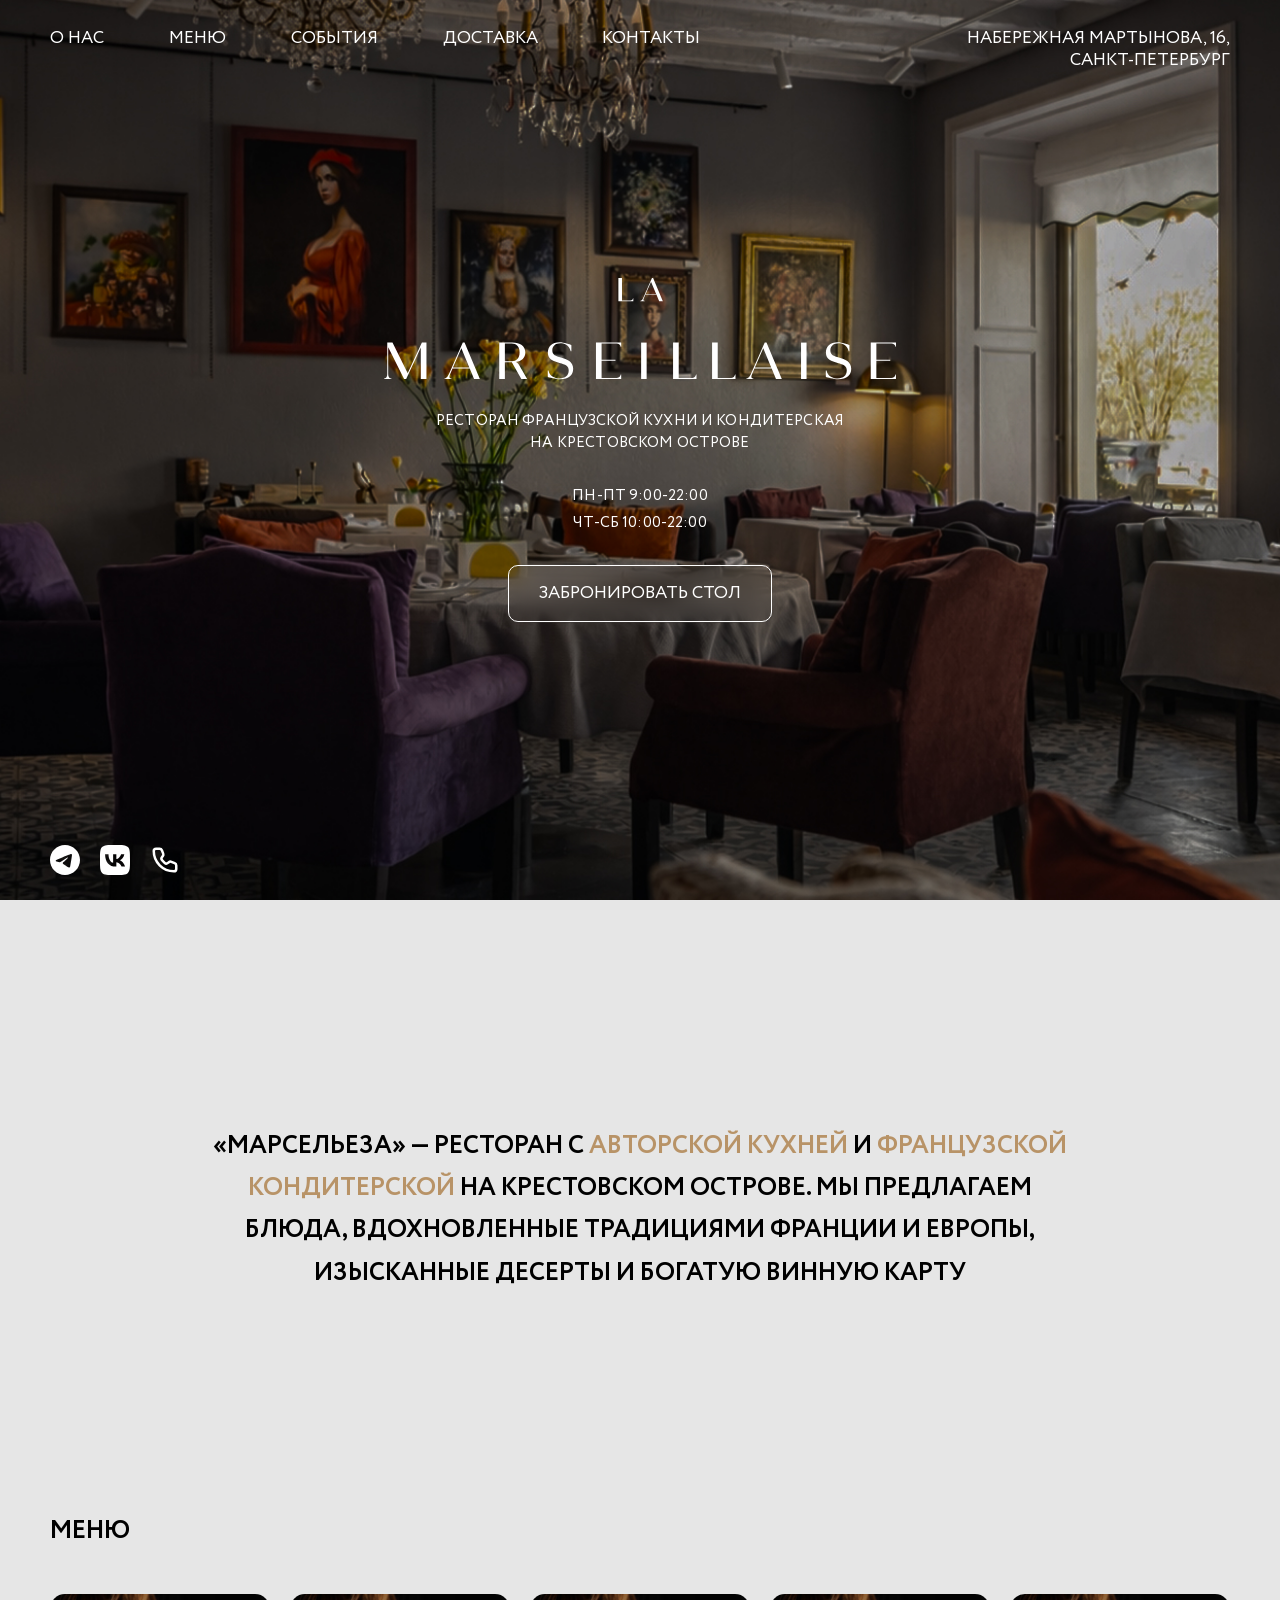
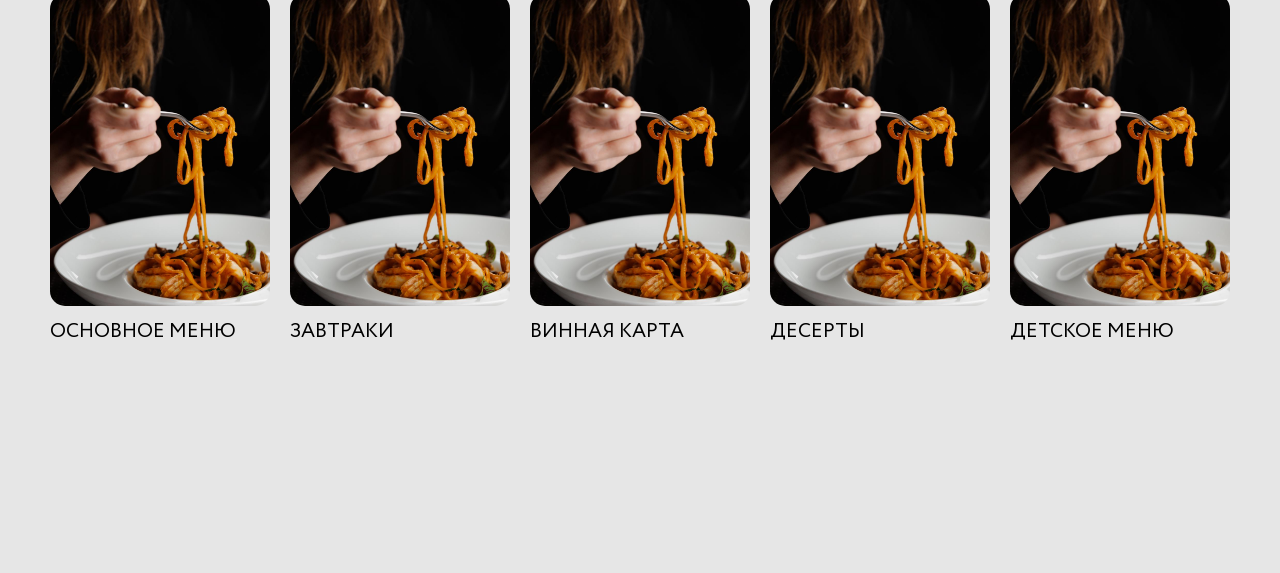
==== index.html @ 48c3d0e6 "feature: description & menu blocks" ====
<!DOCTYPE html>
<html lang="ru">
<head>
    <meta charset="UTF-8"/>
    <meta name="viewport" content="width=device-width, initial-scale=1.0"/>
    <title>La Marsellaise</title>

    <link rel="stylesheet" href="./style.css"/>
    <script type="module" src="./script.js" defer></script>
</head>
<body>

<header>
    <div class="header container">
        <nav class="header__btns">
            <a href="#about" class="header__link">О нас</a>
            <a href="#menu" class="header__link">Меню</a>
            <a href="#events" class="header__link">События</a>
            <a href="#delivery" class="header__link">Доставка</a>
            <a href="#contacts" class="header__link">Контакты</a>
        </nav>
        <div class="header__contact">
            <a href="https://yandex.ru/maps/-/CLWCRCiI" target="_blank" rel="noopener" class="header__contact-link">
                Набережная Мартынова, 16,
            </a>
            <a href="https://yandex.ru/maps/-/CLWCRCiI" target="_blank" rel="noopener" class="header__contact-link">
                Санкт-Петербург
            </a>
        </div>
    </div>
</header>
<main>
    <section class="screen section" id="home">
        <div class="screen__bg" id="screen-bg">
            <img src="./assets/images/bg.jpg" alt="Фон"/>
        </div>
        <div class="screen__container">
            <div class="screen__logo">
                <img src="./assets/images/logo.svg" alt="Логотип"/>
            </div>
            <p class="screen__subtitle">Ресторан французской кухни и кондитерская на Крестовском острове</p>
            <div class="screen__time-block">
                <div class="screen__time">пн-пт 9:00-22:00</div>
                <div class="screen__time">чт-сб 10:00-22:00</div>
            </div>
            <a class="screen__btn">Забронировать стол</a>
        </div>
        <div class="screen__down-block">
            <div class="screen__socials">
                <a href="" class="screen__socials-item">
                    <img src="./assets/images/tg.svg" alt="Telegram">
                </a>
                <a href="" class="screen__socials-item">
                    <img src="./assets/images/vk.svg" alt="VK">
                </a>
                <a href="" class="screen__socials-item">
                    <img src="./assets/images/phone.svg" alt="Звонок">
                </a>
            </div>
            <div class="screen__info">
                <a href="https://yandex.ru/maps/-/CLWCRCiI" target="_blank" rel="noopener" class="header__contact-link">
                    Набережная Мартынова, 16,
                </a>
                <a href="https://yandex.ru/maps/-/CLWCRCiI" target="_blank" rel="noopener" class="header__contact-link">
                    Санкт-Петербург
                </a>
            </div>
        </div>
    </section>
    <section class="description section container grid">
        <h1 class="description__text">
            «Марсельеза» — ресторан с <span class="gold">авторской кухней</span> и
            <span class="gold">французской кондитерской</span> на Крестовском острове. Мы предлагаем блюда,
            вдохновленные
            традициями Франции и Европы, изысканные десерты и богатую винную карту
        </h1>
    </section>
    <section class="menu section container" id="menu">
        <h2 class="menu__title title">Меню</h2>
        <ul class="menu__list">
            <li class="menu__item">
                <a class="menu__item-img" href="">
                    <img src="./assets/images/menu.jpg" alt="Меню">
                </a>
                <a href="" class="menu__item-name">основное меню</a>
            </li>
            <li class="menu__item">
                <a class="menu__item-img" href="">
                    <img src="./assets/images/menu.jpg" alt="Меню">
                </a>
                <a href="" class="menu__item-name">завтраки</a>
            </li>
            <li class="menu__item">
                <a class="menu__item-img" href="">
                    <img src="./assets/images/menu.jpg" alt="Меню">
                </a>
                <a href="" class="menu__item-name">винная карта</a>
            </li>
            <li class="menu__item">
                <a class="menu__item-img" href="">
                    <img src="./assets/images/menu.jpg" alt="Меню">
                </a>
                <a href="" class="menu__item-name">десерты</a>
            </li>
            <li class="menu__item last">
                <a class="menu__item-img" href="">
                    <img src="./assets/images/menu.jpg" alt="Меню">
                </a>
                <a href="" class="menu__item-name">детское меню</a>
            </li>
        </ul>
    </section>
</main>
</body>
</html>
---- style.css ----
/* Шрифты */
@font-face {
    font-family: 'Circe';
    src: url('./assets/fonts/circe_bold.eot'); /* IE 9 Compatibility Mode */
    src: url('./assets/fonts/circe_bold.eot?#iefix') format('embedded-opentype'), /* IE < 9 */ url('./assets/fonts/circe_bold.woff2') format('woff2'), /* Super Modern Browsers */ url('./assets/fonts/circe_bold.woff') format('woff');
    font-weight: bold;
    font-style: normal;
    font-display: swap;
}

@font-face {
    font-family: 'Circe';
    src: url('./assets/fonts/circe_light.eot'); /* IE 9 Compatibility Mode */
    src: url('./assets/fonts/circe_light.eot?#iefix') format('embedded-opentype'), /* IE < 9 */ url('./assets/fonts/circe_light.woff2') format('woff2'), /* Super Modern Browsers */ url('./assets/fonts/circe_light.woff') format('woff');
    font-weight: 300;
    font-style: normal;
    font-display: swap;
}

@font-face {
    font-family: 'Circe';
    src: url('./assets/fonts/circe.eot'); /* IE 9 Compatibility Mode */
    src: url('./assets/fonts/circe.eot?#iefix') format('embedded-opentype'), /* IE < 9 */ url('./assets/fonts/circe.woff2') format('woff2'), /* Super Modern Browsers */ url('./assets/fonts/circe.woff') format('woff');
    font-weight: normal;
    font-style: normal;
    font-display: swap;
}

/* Сброс стилей */
* {
    padding: 0;
    margin: 0;
    border: 0;
}

*,
*:before,
*:after {
    -moz-box-sizing: border-box;
    -webkit-box-sizing: border-box;
    box-sizing: border-box;
}

:focus,
:active {
    outline: none;
}

a:focus,
a:active {
    outline: none;
}

nav,
footer,
header,
aside {
    display: block;
}

html,
body {
    height: 100%;
    width: 100%;
    font-size: 100%;
    line-height: 1;
    -ms-text-size-adjust: 100%;
    -moz-text-size-adjust: 100%;
    -webkit-text-size-adjust: 100%;
}

input,
button,
textarea {
    font-family: inherit;
}

input::-ms-clear {
    display: none;
}

button {
    cursor: pointer;
}

button::-moz-focus-inner {
    padding: 0;
    border: 0;
}

a,
a:visited {
    text-decoration: none;
}

a:hover {
    text-decoration: none;
}

ul li {
    list-style: none;
}

img {
    vertical-align: top;
}

h1,
h2,
h3,
h4,
h5,
h6 {
    font-size: inherit;
    font-weight: inherit;
}

a {
    color: inherit;
}

/* Базовые стили */
:root {
    font-synthesis: none;
    text-rendering: optimizeLegibility;
    -webkit-font-smoothing: antialiased;
    -moz-osx-font-smoothing: grayscale;
}

html {
    font-size: 20px;
    line-height: normal;
    -webkit-text-size-adjust: 100%;
    overflow-y: scroll;
    scroll-behavior: smooth;
}

@media (max-width: 1800px) {
    html {
        font-size: 20px;
    }
}

@media (max-width: 1400px) {
    html {
        font-size: 1.95vw;
    }
}

@media (max-width: 1024px) {
    html {
        font-size: 2.6vw;
    }
}

@media (max-width: 768px) {
    html {
        font-size: 5.33vw;
    }
}

@media (max-width: 1800px) {
}

@media (max-width: 1400px) {
}

@media (max-width: 1024px) {
}

@media (max-width: 768px) {
}

body {
    background-color: #e6e6e6;
    color: #000;
    font-family: "Circe", sans-serif;
    scrollbar-gutter: stable;
}

.container {
    max-width: 84rem;
    margin: 0 auto;
}

@media (max-width: 1800px) {
    .container {
        max-width: 64rem;
    }
}

@media (max-width: 1400px) {
    .container {
        max-width: none;
        margin: 0;
        padding: 0 2rem;
    }
}

@media (max-width: 768px) {
    .container {
        padding: 0 .8rem;
    }
}

.section {
    margin-bottom: 9rem;
}

@media (max-width: 768px) {
    .section {
        margin-bottom: 7rem;
    }
}

.grid {
    display: grid;
    grid-template-columns: repeat(8, 1fr);
    column-gap: 1rem;
}

@media (max-width: 1400px) {
    .grid {
        column-gap: .8rem;
    }
}

@media (max-width: 768px) {
    .grid {
        grid-template-columns: repeat(4, 1fr);
        column-gap: .4rem;
    }
}

.gold {
    color: #b89367;
}

.title {
    font-weight: 700;
    font-size: 1.6rem;
    line-height: 100%;
    text-transform: uppercase;
    color: #000;
    margin-bottom: 2rem;
}

@media (max-width: 1800px) {
    .title {
        font-size: 1.2rem;
    }
}

@media (max-width: 1400px) {
    .title {
        font-size: 1rem;
    }
}

@media (max-width: 1024px) {
    .title {
        font-size: .8rem;
        margin-bottom: 1.2rem;
    }
}

@media (max-width: 768px) {
    .title {
        grid-column: 1/-1;
    }
}


img {
    width: 100%;
    height: 100%;
    object-fit: contain;
}

svg {
    width: 100%;
    height: auto;
}

main {
    overflow: hidden;
}

@keyframes appearHeader {
    from {
        transform: translateY(-100%);
    }
    to {
        transform: translateY(0);
    }
}

@keyframes appearLogo {
    from {
        opacity: 0;
    }
    to {
        opacity: 1;
    }
}

@keyframes appearBtn {
    from {
        opacity: 0;
        transform: translateY(100%);
    }
    to {
        opacity: 1;
        transform: translateY(0);
    }
}

@keyframes appearMobile {
    from {
        transform: translateX(200%);
    }
    to {
        transform: translateX(0);
    }
}

/* Шапка */
header {
    position: fixed;
    width: 100%;
    top: 0;
    overflow: hidden;
    z-index: 1;
    transform: translateY(-100%);
    transition: background-color 0.2s;
    animation: appearHeader 0.5s ease 0.5s forwards;
}

header.scrolled {
    background: rgba(0, 0, 0, 0.8);
}

header.scrolled .header {
    padding-top: 0.8rem;
    padding-bottom: 0.8rem;
}

@media (max-width: 1800px) {
    header.scrolled .header {
        padding-top: 0.6rem;
        padding-bottom: 0.6rem;
    }
}

@media (max-width: 768px) {
    header.scrolled .header {
        padding-top: 0.4rem;
        padding-bottom: 0.4rem;
    }
}

.header {
    padding-top: 1.2rem;
    padding-bottom: 1.2rem;
    display: flex;
    align-items: flex-start;
    justify-content: space-between;
    transition: padding 0.2s;
}

.header__btns {
    display: flex;
    align-items: center;
    gap: 3.5rem;
}

@media (max-width: 1800px) {
    .header__btns {
        gap: 2.6rem;
    }
}

@media (max-width: 1024px) {
    .header__btns {
        gap: 1.6rem;
    }
}

@media (max-width: 768px) {
    .header__btns {
        gap: .6rem;
        justify-content: space-between;
        width: 100%;
    }
}

.header__link,
.header__contact-link {
    display: block;
    color: #fff;
    font-size: 1rem;
    text-transform: uppercase;
    font-weight: 400;
}

@media (max-width: 1800px) {
    .header__link,
    .header__contact-link {
        font-size: 0.7rem;
    }
}

@media (max-width: 1024px) {
    .header__link,
    .header__contact-link {
        font-size: 0.6rem;
    }
}

.header__contact {
    display: flex;
    flex-direction: column;
    align-items: flex-end;
    gap: 0.2rem;
}

@media (max-width: 768px) {
    .header__contact {
        display: none;
    }
}

/* Первый экран */
.screen {
    height: 100vh;
    position: relative;
    overflow: hidden;
}

.screen__container {
    display: flex;
    flex-direction: column;
    justify-content: center;
    align-items: center;
    gap: 2rem;
    position: absolute;
    width: 100%;
    height: 100%;
}

@media (max-width: 1800px) {
    .screen__container {
        gap: 1.2rem;
    }
}

.screen__bg {
    position: absolute;
    width: 100%;
    height: 100%;
    background: #000;
}

.screen__bg img {
    object-fit: cover;
}

.screen__logo {
    width: 20.5rem;
    opacity: 0;
    animation: appearLogo 1s ease 1s forwards;
}

@media (max-width: 1024px) {
    .screen__logo {
        width: 14.5rem;
    }
}

.screen__subtitle, .screen__time {
    width: 20.5rem;
    font-weight: 400;
    font-size: .8rem;
    line-height: 150%;
    letter-spacing: 0.01em;
    text-transform: uppercase;
    text-align: center;
    color: #fff;
    opacity: 0;
    animation: appearLogo 1s ease 1s forwards;
}

@media (max-width: 1800px) {
    .screen__subtitle, .screen__time {
        font-size: .6rem;
    }
}

@media (max-width: 1024px) {
    .screen__subtitle, .screen__time {
        width: 14.5rem;
    }
}

.screen__time-block {
    display: flex;
    flex-direction: column;
    align-items: center;
    gap: .2rem;
}

.screen__btn:hover {
    color: rgba(255, 255, 255, 0.8);
    border-color: rgba(255, 255, 255, 0.8);
}

.screen__btn:active {
    color: #7e7e7e;
    border-color: #7e7e7e;
}

.screen__btn {
    display: block;
    color: #fff;
    padding: .7rem 2.4rem;
    border-radius: 0.6rem;
    border: 1px solid #fff;
    -webkit-backdrop-filter: blur(10px);
    backdrop-filter: blur(10px);
    font-size: .6rem;
    font-style: normal;
    font-weight: 400;
    line-height: normal;
    text-transform: uppercase;
    opacity: 0;
    cursor: pointer;
    animation: appearLogo 1s ease 1s forwards;
    transition: color 0.2s, border-color 0.2s;
}

@media (max-width: 1800px) {
    .screen__btn {
        border-radius: 0.4rem;
        padding: 0.6rem 1.2rem;
        font-size: 0.7rem;
    }
}

@media (max-width: 1024px) {
    .screen__btn {
        font-size: 0.6rem;
    }
}

.screen__down-block {
    position: absolute;
    width: 100%;
    bottom: 0;
    display: flex;
    align-items: flex-end;
    justify-content: space-between;
    padding: 2rem calc((100% - 84rem) * 0.5);
    opacity: 0;
    transform: translateY(100%);
    animation: appearBtn 0.5s ease 1.5s forwards;
}

@media (max-width: 1800px) {
    .screen__down-block {
        padding: 2rem calc((100% - 64rem) * 0.5);
    }
}

@media (max-width: 1400px) {
    .screen__down-block {
        padding: 1rem 2rem;
    }
}

@media (max-width: 768px) {
    .screen__down-block {
        padding: 1rem .8rem;
    }
}

.screen__socials {
    display: flex;
    align-items: center;
    gap: 1rem;
}

@media (max-width: 1800px) {
}

@media (max-width: 1400px) {
    .screen__socials {
        gap: .8rem;
    }
}

@media (max-width: 1024px) {
    .screen__socials {
        gap: .6rem;
    }
}

.screen__socials-item {
    display: block;
    width: 1.6rem;
    height: 1.6rem;
}

@media (max-width: 1400px) {
    .screen__socials-item {
        width: 1.2rem;
        height: 1.2rem;
    }
}

.screen__info {
    display: none;
}

@media (max-width: 768px) {
    .screen__info {
        display: flex;
        flex-direction: column;
        align-items: flex-end;
        gap: 0.2rem;
    }
}

/*Описание*/
.description__text {
    grid-column: 2/8;
    font-weight: 700;
    font-size: 1.6rem;
    line-height: 170%;
    text-transform: uppercase;
    text-align: center;
    color: #000;
}

@media (max-width: 1800px) {
    .description__text {
        font-size: 1.2rem;
    }
}

@media (max-width: 1400px) {
    .description__text {
        font-size: 1rem;
    }
}

@media (max-width: 1024px) {
    .description__text {
        font-size: .8rem;
    }
}

@media (max-width: 768px) {
    .description__text {
        grid-column: 1/-1;
    }
}

/*Меню*/

.menu__list {
    display: grid;
    grid-template-columns: repeat(5, 1fr);
    grid-template-rows: 24rem;
    gap: 1rem;
}

.menu__item {
    display: flex;
    align-items: flex-end;
    gap: 1rem;
    height: 100%;
    overflow: hidden;
    position: relative;
}

.menu__item-img img {
    object-fit: cover;
}

.menu__item-img {
    display: block;
    position: absolute;
    top: 0;
    left: 0;
    width: 100%;
    overflow: hidden;
    border-radius: 0.6rem;
    height: 21.4rem;
    transition: height 0.2s;
}

.menu__item-name {
    font-weight: 400;
    font-size: 1rem;
    line-height: 160%;
    text-transform: uppercase;
    transition: color 0.2s;
}

.menu__item-name:hover {
    color: #b89367;
}

.menu__item-img:hover {
    height: 24rem;
}

@media (max-width: 1800px) {
    .menu__list {
        grid-template-rows: 18rem;
    }

    .menu__item-img {
        height: 15.7rem;
    }

    .menu__item-img:hover {
        height: 18rem;
    }
}

@media (max-width: 1400px) {
    .menu__list {
        grid-template-rows: 14.2rem;
        gap: .8rem;
    }

    .menu__item {
        gap: .8rem;
    }

    .menu__item-img {
        height: 12.5rem;
    }

    .menu__item-name {
        font-size: .8rem;
    }

    .menu__item-img:hover {
        height: 14.2rem;
    }
}

@media (max-width: 1024px) {
    .menu__list {
        grid-template-rows: 11.8rem;
        gap: .4rem;
    }

    .menu__item {
        gap: .4rem;
    }

    .menu__item-img {
        height: 10rem;
    }

    .menu__item-name {
        font-size: .6rem;
    }

    .menu__item-img:hover {
        height: 11.8rem;
    }
}

@media (max-width: 768px) {
    .menu__list {
        grid-template-columns: repeat(2, 1fr);
        grid-template-rows: repeat(3, 12.5rem);
        column-gap: .4rem;
        row-gap: 1.2rem;
    }

    .menu__item-img {
        height: 11rem;
    }

    .menu__item-name:hover {
        color: #000;
    }

    .menu__item-img:hover {
        height: 11rem;
    }

    .menu__item.last {
        grid-column: 1/-1;
    }
}
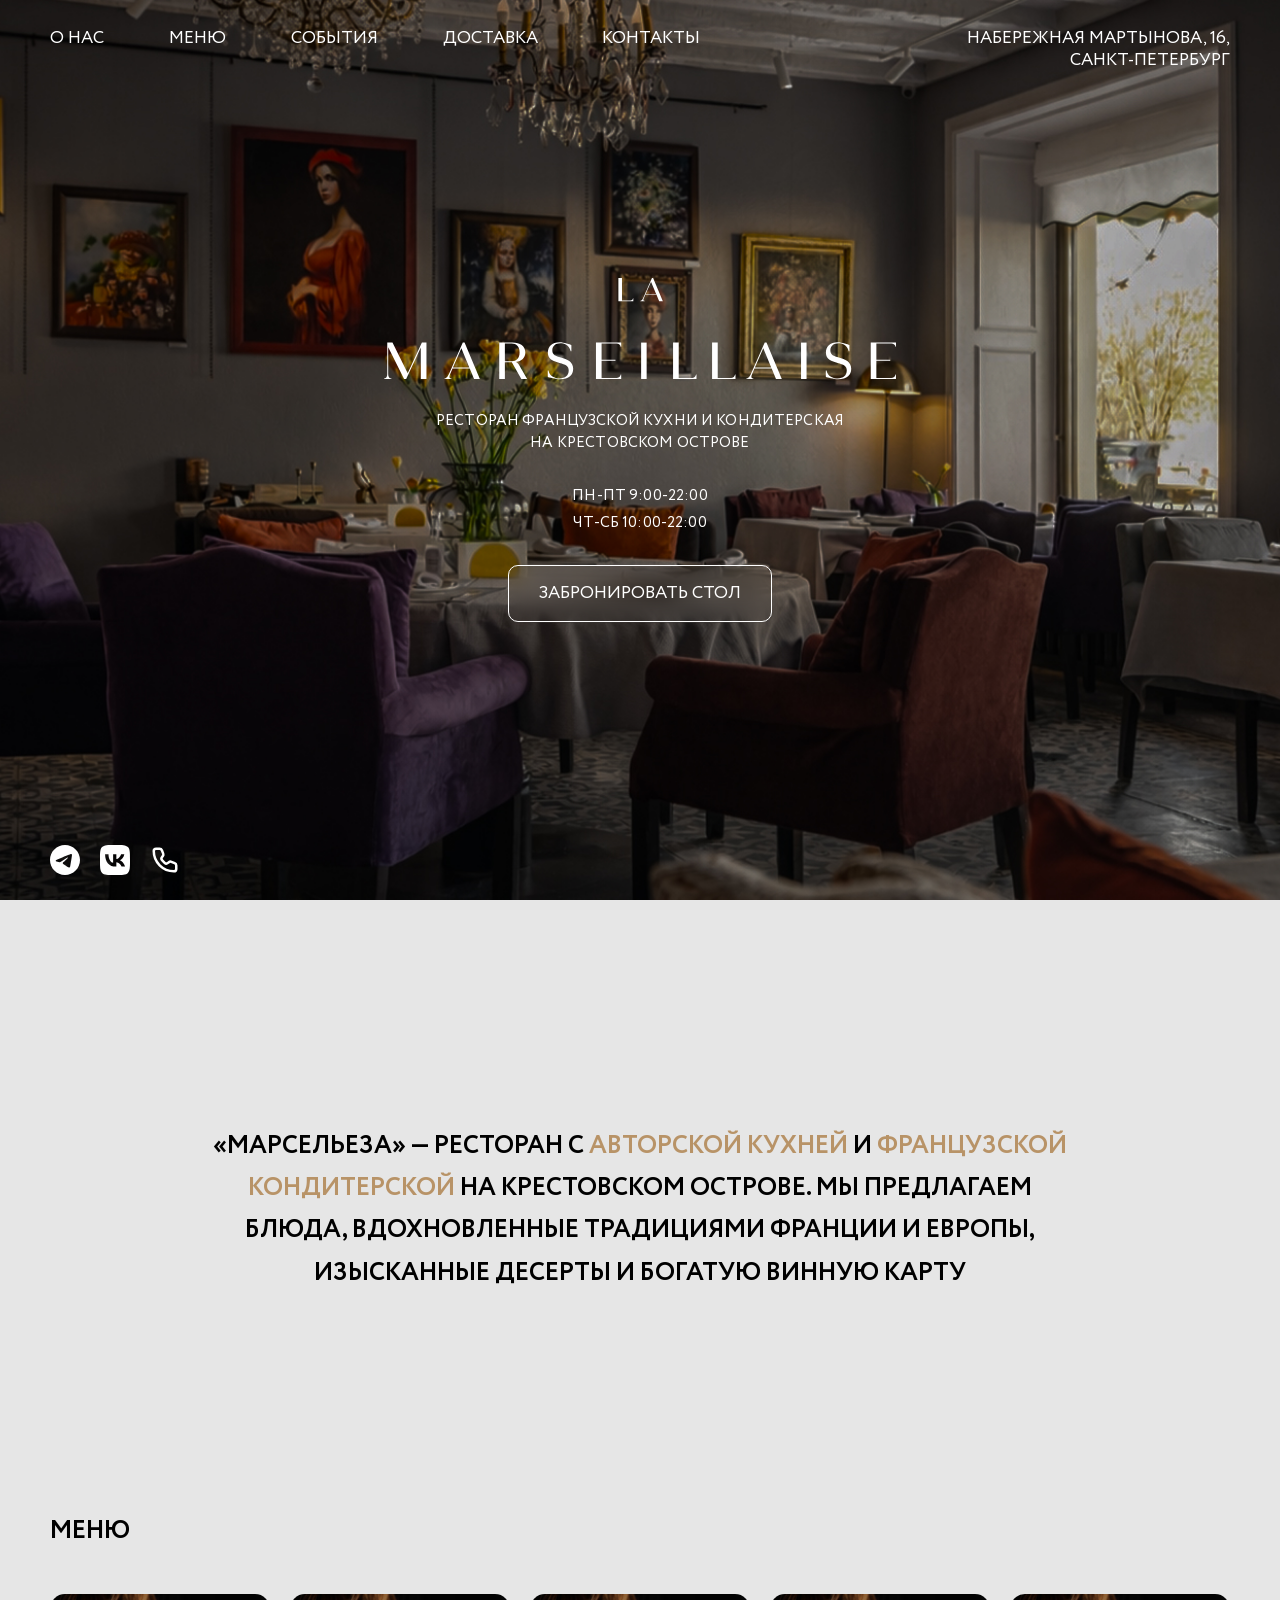
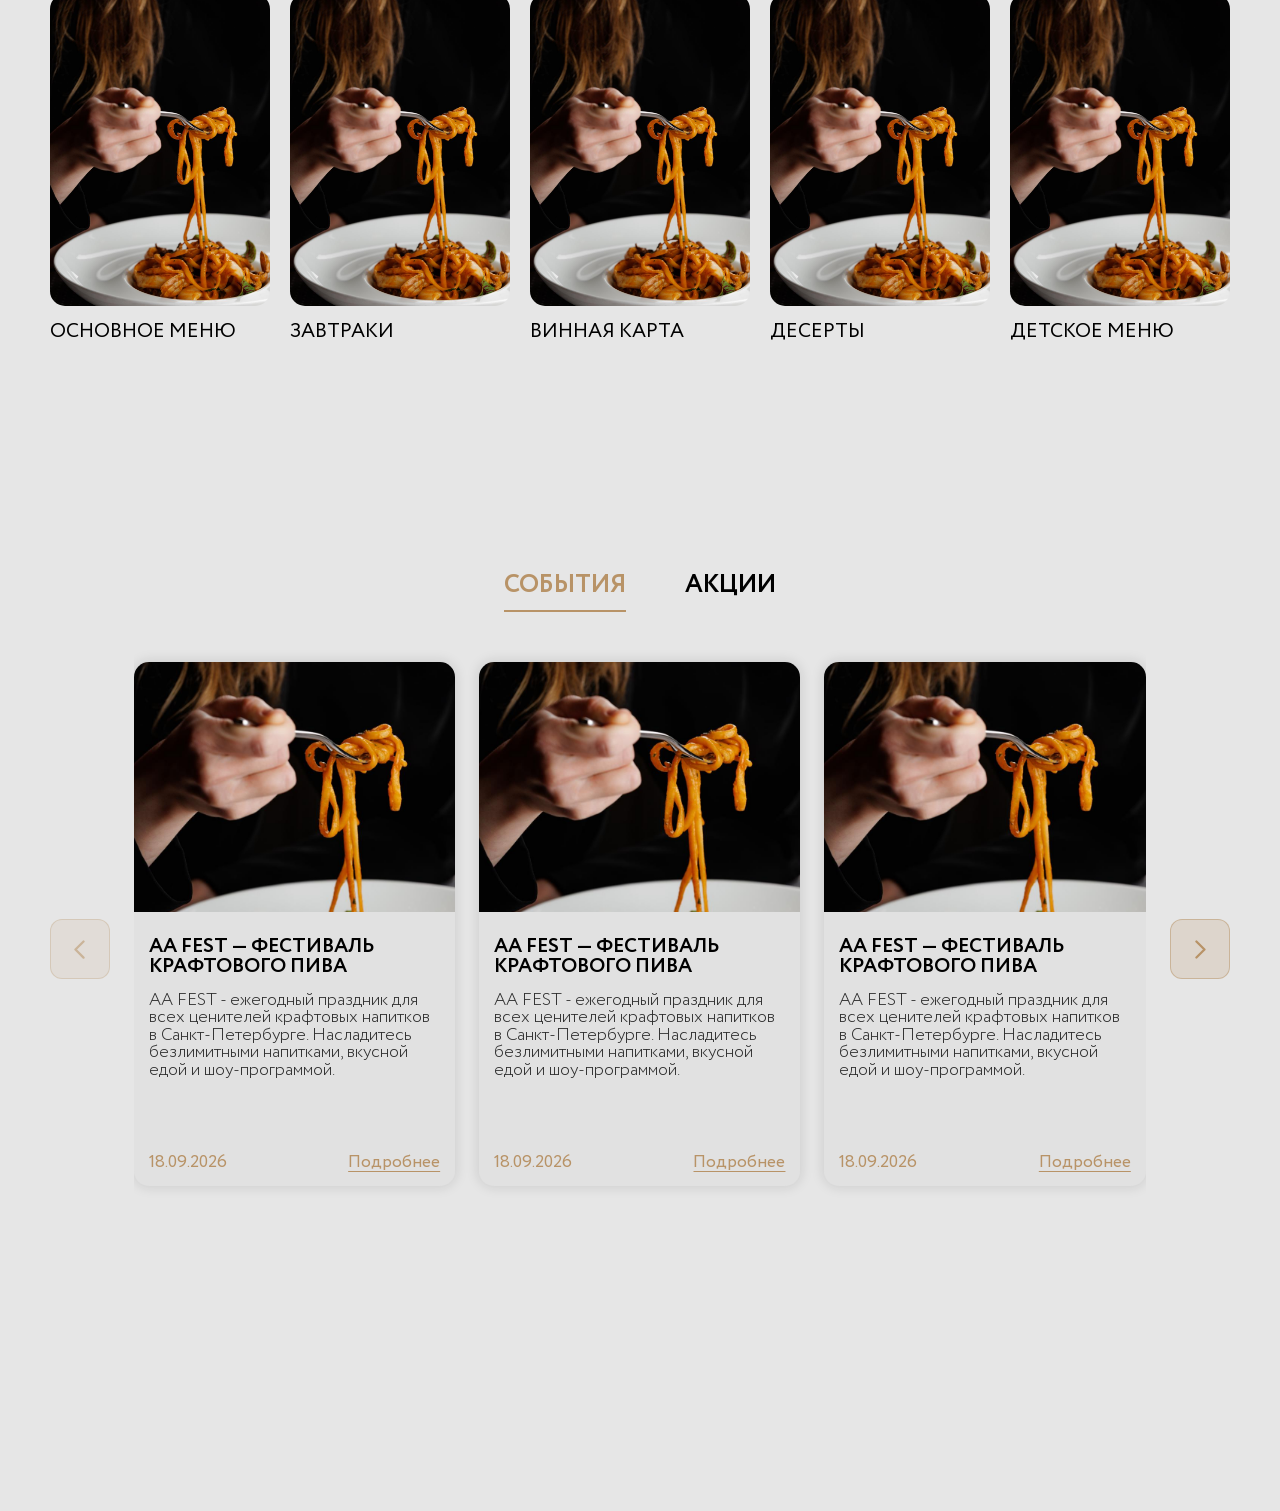
==== commit 8b2ab1f8: "feature: events block" ====
--- a/index.html
+++ b/index.html
@@ -5,6 +5,7 @@
     <meta name="viewport" content="width=device-width, initial-scale=1.0"/>
     <title>La Marsellaise</title>
 
+    <link rel="stylesheet" href="./assets/libs/swiper/swiper-bundle.min.css"/>
     <link rel="stylesheet" href="./style.css"/>
     <script type="module" src="./script.js" defer></script>
 </head>
@@ -110,6 +111,208 @@
             </li>
         </ul>
     </section>
+    <section class="events section container" id="events">
+        <div class="events__btns">
+            <h2 class="title active events__part-btn" data-block="1">События</h2>
+            <h2 class="title events__part-btn" data-block="2">Акции</h2>
+        </div>
+        <div data-block="1" class="events__slider events__slider-events active">
+            <div class="swiper-events">
+                <div class="swiper-wrapper">
+                    <div class="swiper-slide">
+                        <div class="events__slide-holder">
+                            <div class="events__img">
+                                <img src="./assets/images/menu.jpg" alt="Еда"/>
+                            </div>
+                            <div class="events__content">
+                                <h4 class="events__name">AA Fest — фестиваль крафтового пива</h4>
+                                <p class="events__description">AA FEST - ежегодный праздник для всех ценителей крафтовых
+                                    напитков в Санкт-Петербурге. Насладитесь безлимитными напитками, вкусной едой и
+                                    шоу-программой.</p>
+                                <div class="events__footer">
+                                    <span class="events__date">18.09.2026</span>
+                                    <a href="" class="events__link">Подробнее</a>
+                                </div>
+                            </div>
+                        </div>
+                    </div>
+                    <div class="swiper-slide">
+                        <div class="events__slide-holder">
+                            <div class="events__img">
+                                <img src="./assets/images/menu.jpg" alt="Еда"/>
+                            </div>
+                            <div class="events__content">
+                                <h4 class="events__name">AA Fest — фестиваль крафтового пива</h4>
+                                <p class="events__description">AA FEST - ежегодный праздник для всех ценителей крафтовых
+                                    напитков в Санкт-Петербурге. Насладитесь безлимитными напитками, вкусной едой и
+                                    шоу-программой.</p>
+                                <div class="events__footer">
+                                    <span class="events__date">18.09.2026</span>
+                                    <a href="" class="events__link">Подробнее</a>
+                                </div>
+                            </div>
+                        </div>
+                    </div>
+                    <div class="swiper-slide">
+                        <div class="events__slide-holder">
+                            <div class="events__img">
+                                <img src="./assets/images/menu.jpg" alt="Еда"/>
+                            </div>
+                            <div class="events__content">
+                                <h4 class="events__name">AA Fest — фестиваль крафтового пива</h4>
+                                <p class="events__description">AA FEST - ежегодный праздник для всех ценителей крафтовых
+                                    напитков в Санкт-Петербурге. Насладитесь безлимитными напитками, вкусной едой и
+                                    шоу-программой.</p>
+                                <div class="events__footer">
+                                    <span class="events__date">18.09.2026</span>
+                                    <a href="" class="events__link">Подробнее</a>
+                                </div>
+                            </div>
+                        </div>
+                    </div>
+                    <div class="swiper-slide">
+                        <div class="events__slide-holder">
+                            <div class="events__img">
+                                <img src="./assets/images/menu.jpg" alt="Еда"/>
+                            </div>
+                            <div class="events__content">
+                                <h4 class="events__name">AA Fest — фестиваль крафтового пива</h4>
+                                <p class="events__description">AA FEST - ежегодный праздник для всех ценителей крафтовых
+                                    напитков в Санкт-Петербурге. Насладитесь безлимитными напитками, вкусной едой и
+                                    шоу-программой.</p>
+                                <div class="events__footer">
+                                    <span class="events__date">18.09.2026</span>
+                                    <a href="" class="events__link">Подробнее</a>
+                                </div>
+                            </div>
+                        </div>
+                    </div>
+                    <div class="swiper-slide">
+                        <div class="events__slide-holder">
+                            <div class="events__img">
+                                <img src="./assets/images/menu.jpg" alt="Еда"/>
+                            </div>
+                            <div class="events__content">
+                                <h4 class="events__name">AA Fest — фестиваль крафтового пива</h4>
+                                <p class="events__description">AA FEST - ежегодный праздник для всех ценителей крафтовых
+                                    напитков в Санкт-Петербурге. Насладитесь безлимитными напитками, вкусной едой и
+                                    шоу-программой. sdlkfjlsd sdlfkjsldf sdflkjsd fl sdjf sdlfkjsdl sdlkfj ksjdhfksd
+                                    sldfkjhlsdf lskjf sdlkjsdlfk lskjdf s</p>
+                                <div class="events__footer">
+                                    <span class="events__date">18.09.2026</span>
+                                    <a href="" class="events__link">Подробнее</a>
+                                </div>
+                            </div>
+                        </div>
+                    </div>
+                </div>
+            </div>
+            <button type="button" class="events__btn events swiper-button-prev">
+                <img src="./assets/images/arrow.svg" alt="Предыдущее">
+            </button>
+            <button type="button" class="events__btn events swiper-button-next">
+                <img src="./assets/images/arrow.svg" alt="Следующее">
+            </button>
+        </div>
+        <div data-block="2" class="events__slider events__slider-sales">
+            <div class="swiper-sales">
+                <div class="swiper-wrapper">
+                    <div class="swiper-slide">
+                        <div class="events__slide-holder">
+                            <div class="events__img">
+                                <img src="./assets/images/menu.jpg" alt="Еда"/>
+                            </div>
+                            <div class="events__content">
+                                <h4 class="events__name">1AA Fest — фестиваль крафтового пива</h4>
+                                <p class="events__description">AA FEST - ежегодный праздник для всех ценителей крафтовых
+                                    напитков в Санкт-Петербурге. Насладитесь безлимитными напитками, вкусной едой и
+                                    шоу-программой.</p>
+                                <div class="events__footer">
+                                    <span class="events__date">18.09.2026</span>
+                                    <a href="" class="events__link">Подробнее</a>
+                                </div>
+                            </div>
+                        </div>
+                    </div>
+                    <div class="swiper-slide">
+                        <div class="events__slide-holder">
+                            <div class="events__img">
+                                <img src="./assets/images/menu.jpg" alt="Еда"/>
+                            </div>
+                            <div class="events__content">
+                                <h4 class="events__name">1AA Fest — фестиваль крафтового пива</h4>
+                                <p class="events__description">AA FEST - ежегодный праздник для всех ценителей крафтовых
+                                    напитков в Санкт-Петербурге. Насладитесь безлимитными напитками, вкусной едой и
+                                    шоу-программой.</p>
+                                <div class="events__footer">
+                                    <span class="events__date">18.09.2026</span>
+                                    <a href="" class="events__link">Подробнее</a>
+                                </div>
+                            </div>
+                        </div>
+                    </div>
+                    <div class="swiper-slide">
+                        <div class="events__slide-holder">
+                            <div class="events__img">
+                                <img src="./assets/images/menu.jpg" alt="Еда"/>
+                            </div>
+                            <div class="events__content">
+                                <h4 class="events__name">1AA Fest — фестиваль крафтового пива</h4>
+                                <p class="events__description">AA FEST - ежегодный праздник для всех ценителей крафтовых
+                                    напитков в Санкт-Петербурге. Насладитесь безлимитными напитками, вкусной едой и
+                                    шоу-программой.</p>
+                                <div class="events__footer">
+                                    <span class="events__date">18.09.2026</span>
+                                    <a href="" class="events__link">Подробнее</a>
+                                </div>
+                            </div>
+                        </div>
+                    </div>
+                    <div class="swiper-slide">
+                        <div class="events__slide-holder">
+                            <div class="events__img">
+                                <img src="./assets/images/menu.jpg" alt="Еда"/>
+                            </div>
+                            <div class="events__content">
+                                <h4 class="events__name">1AA Fest — фестиваль крафтового пива</h4>
+                                <p class="events__description">AA FEST - ежегодный праздник для всех ценителей крафтовых
+                                    напитков в Санкт-Петербурге. Насладитесь безлимитными напитками, вкусной едой и
+                                    шоу-программой.</p>
+                                <div class="events__footer">
+                                    <span class="events__date">18.09.2026</span>
+                                    <a href="" class="events__link">Подробнее</a>
+                                </div>
+                            </div>
+                        </div>
+                    </div>
+                    <div class="swiper-slide">
+                        <div class="events__slide-holder">
+                            <div class="events__img">
+                                <img src="./assets/images/menu.jpg" alt="Еда"/>
+                            </div>
+                            <div class="events__content">
+                                <h4 class="events__name">1AA Fest — фестиваль крафтового пива</h4>
+                                <p class="events__description">AA FEST - ежегодный праздник для всех ценителей крафтовых
+                                    напитков в Санкт-Петербурге. Насладитесь безлимитными напитками, вкусной едой и
+                                    шоу-программой. sdlkfjlsd sdlfkjsldf sdflkjsd fl sdjf sdlfkjsdl sdlkfj ksjdhfksd
+                                    sldfkjhlsdf lskjf sdlkjsdlfk lskjdf s</p>
+                                <div class="events__footer">
+                                    <span class="events__date">18.09.2026</span>
+                                    <a href="" class="events__link">Подробнее</a>
+                                </div>
+                            </div>
+                        </div>
+                    </div>
+                </div>
+            </div>
+            <button type="button" class="events__btn sales swiper-button-prev">
+                <img src="./assets/images/arrow.svg" alt="Предыдущее">
+            </button>
+            <button type="button" class="events__btn sales swiper-button-next">
+                <img src="./assets/images/arrow.svg" alt="Следующее">
+            </button>
+        </div>
+    </section>
 </main>
 </body>
 </html>
--- a/style.css
+++ b/style.css
@@ -343,6 +343,7 @@
 header.scrolled .header {
     padding-top: 0.8rem;
     padding-bottom: 0.8rem;
+    align-items: center;
 }
 
 @media (max-width: 1800px) {
@@ -394,6 +395,11 @@
     }
 }
 
+.header__link:hover,
+.header__contact-link:hover {
+    color: #b89367;
+}
+
 .header__link,
 .header__contact-link {
     display: block;
@@ -401,6 +407,7 @@
     font-size: 1rem;
     text-transform: uppercase;
     font-weight: 400;
+    transition: color 0.2s;
 }
 
 @media (max-width: 1800px) {
@@ -798,4 +805,203 @@
     .menu__item.last {
         grid-column: 1/-1;
     }
+}
+
+/* Блок События */
+.events .title {
+    cursor: pointer;
+    transition: color 0.2s;
+    margin-bottom: 0;
+}
+
+.events .title:hover {
+    color: #b89367;
+}
+
+.swiper-events, .swiper-sales {
+    overflow: hidden;
+    padding: 2rem 0 4rem;
+}
+
+
+.events__slider {
+    position: relative;
+    padding: 0 calc(2.4rem + 24px);
+    display: none;
+}
+
+.events__slider.active {
+    display: block;
+}
+
+.events__btns {
+    display: flex;
+    align-items: flex-start;
+    gap: 2.4rem;
+    justify-content: center;
+}
+
+.events__btns .title.active {
+    color: #b89367;
+    border-bottom: 2px solid #b89367;
+    padding-bottom: .5rem;
+}
+
+.events__slider .events__btn.swiper-button-prev,
+.events__slider .events__btn.swiper-button-next {
+    position: absolute;
+    top: 50%;
+    cursor: pointer;
+    display: block;
+    width: 2.4rem;
+    height: 2.4rem;
+    padding: 0.7rem;
+    margin: 0;
+    z-index: 0;
+    border-radius: 12px;
+    background: rgba(184, 147, 103, 0.2);
+    border: 1px solid rgba(184, 147, 103, 0.5);
+}
+
+.events__btn .swiper-navigation-icon {
+    display: none;
+}
+
+.events__slider .events__btn.swiper-button-next {
+    left: auto;
+    right: 0;
+    transform: translate(0, -50%);
+}
+
+.events__slider .events__btn.swiper-button-prev {
+    right: auto;
+    left: 0;
+    transform: translate(0, -50%);
+}
+
+.events__slider .events__btn.swiper-button-next img {
+    transform: rotate(180deg);
+}
+
+.events__slider .events__btn.swiper-button-next.swiper-button-disabled,
+.events__slider .events__btn.swiper-button-prev.swiper-button-disabled {
+    opacity: .6;
+}
+
+.events__slide-holder {
+    border-radius: 0.6rem;
+    background: rgba(203, 203, 204, 0.2);
+    display: grid;
+    grid-template-rows: 10rem 7rem;
+    gap: 1rem;
+    overflow: hidden;
+    box-shadow: 0 0 12px 2px rgba(0, 0, 0, 0.1);
+}
+
+.events__img {
+    width: 100%;
+    height: 100%;
+    overflow: hidden;
+}
+
+.events__img img {
+    object-fit: cover;
+}
+
+.events__content {
+    display: flex;
+    flex-direction: column;
+    gap: 0.6rem;
+    padding: 0 .6rem .6rem;
+}
+
+.events__name {
+    font-weight: 700;
+    font-size: .8rem;
+    text-transform: uppercase;
+}
+
+.events__description {
+    font-size: 0.7rem;
+    font-weight: 300;
+    opacity: 0.8;
+}
+
+.events__footer {
+    display: flex;
+    align-items: baseline;
+    justify-content: space-between;
+    margin-top: auto;
+}
+
+.events__date,
+.events__link {
+    font-size: 0.7rem;
+    color: #b89367;
+    display: block;
+}
+
+.events__link:hover,
+.events__link:visited {
+    text-decoration: underline;
+}
+
+.events__link {
+    text-decoration: underline;
+    text-underline-offset: 0.15rem;
+    cursor: pointer;
+}
+
+@media (max-width: 1800px) {
+    .events__slide-holder {
+        grid-template-rows: 10rem 10rem;
+    }
+}
+
+@media (max-width: 1400px) {
+}
+
+@media (max-width: 1024px) {
+    .swiper-events, .swiper-sales {
+        padding: 1.2rem 0;
+    }
+
+    .events__btns .title.active {
+        padding-bottom: .4rem;
+    }
+
+    .events__slide-holder {
+        grid-template-rows: 10rem 7rem;
+    }
+
+    .events__name {
+        font-size: .7rem;
+    }
+
+    .events__description {
+        font-size: 0.6rem;
+    }
+
+    .events__date,
+    .events__link {
+        font-size: 0.6rem;
+
+    }
+
+    .events__slider .events__btn.swiper-button-prev,
+    .events__slider .events__btn.swiper-button-next {
+        width: 2rem;
+        height: 2rem;
+        padding: 0.5rem;
+    }
+
+    .events__slider {
+        padding: 0 calc(2rem + 12px);
+    }
+}
+
+@media (max-width: 769px) {
+    .events__slide-holder {
+        grid-template-rows: 10rem 10rem;
+    }
 }
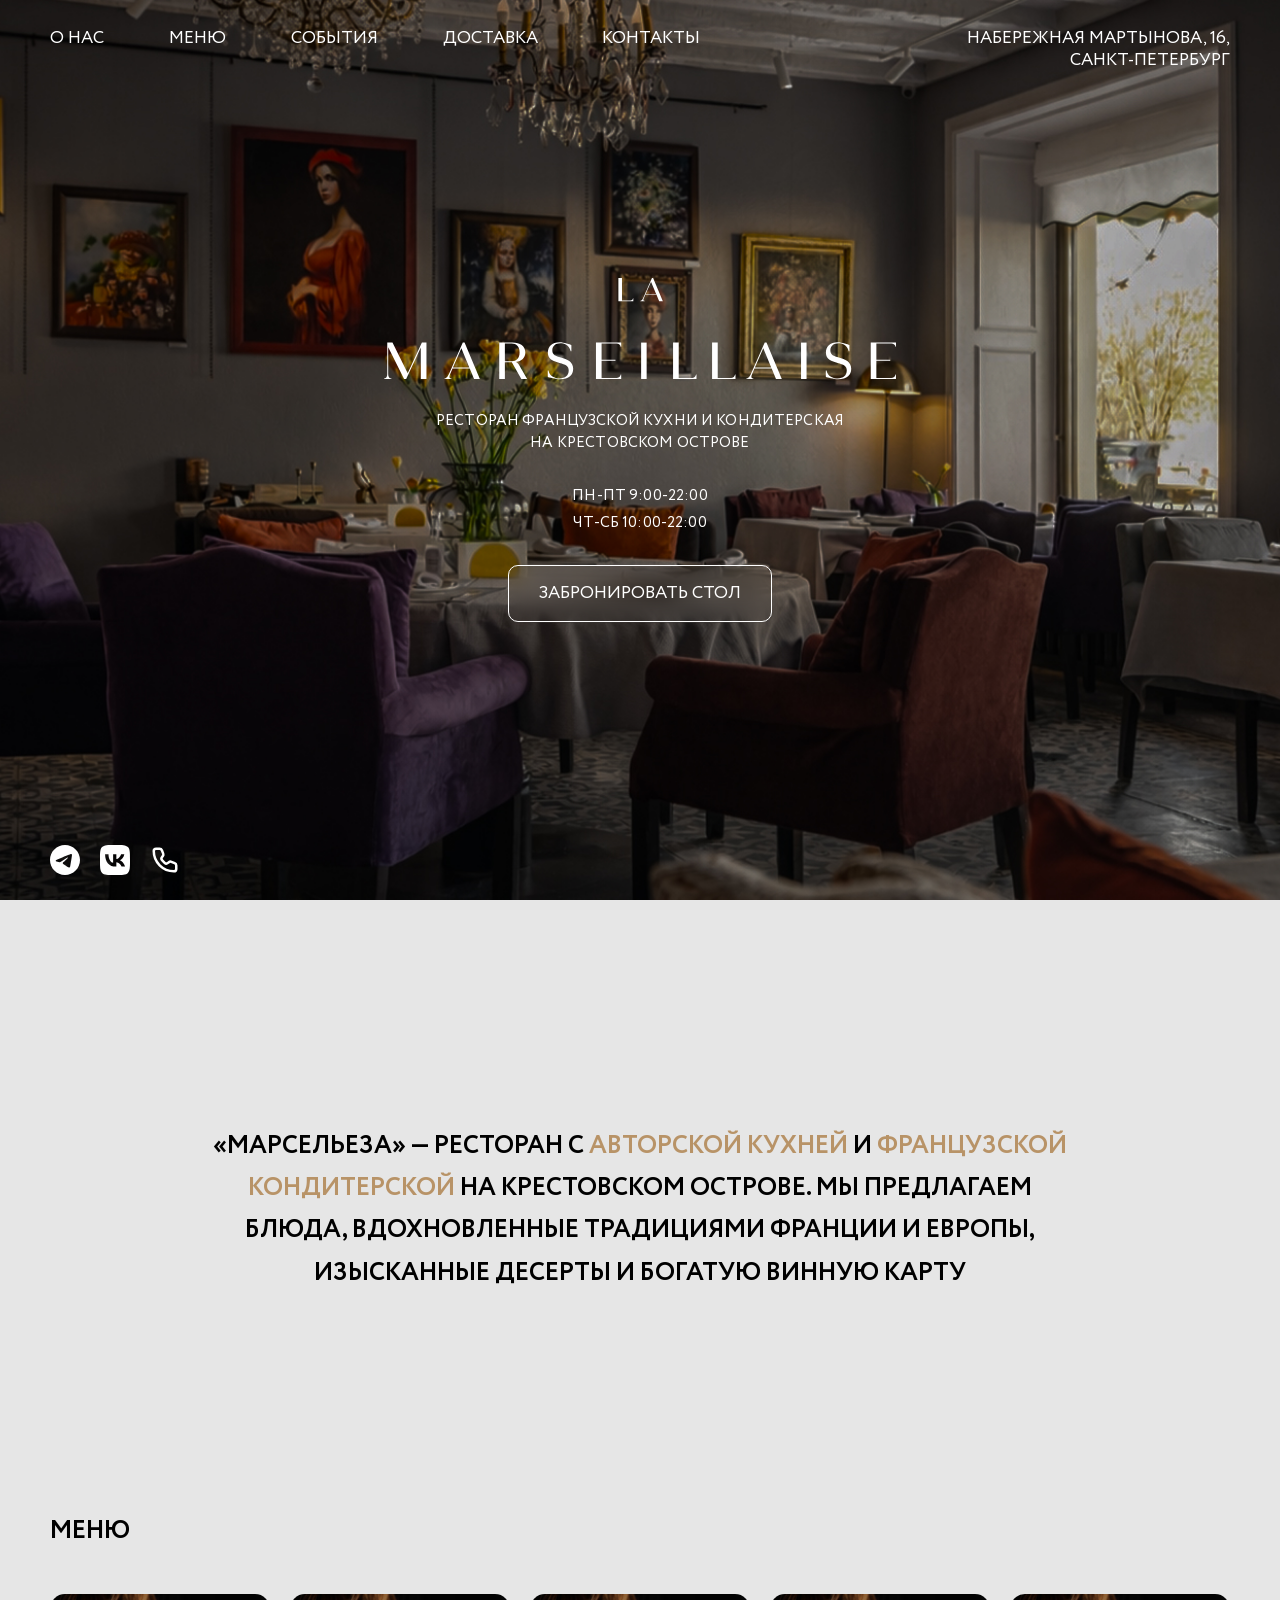
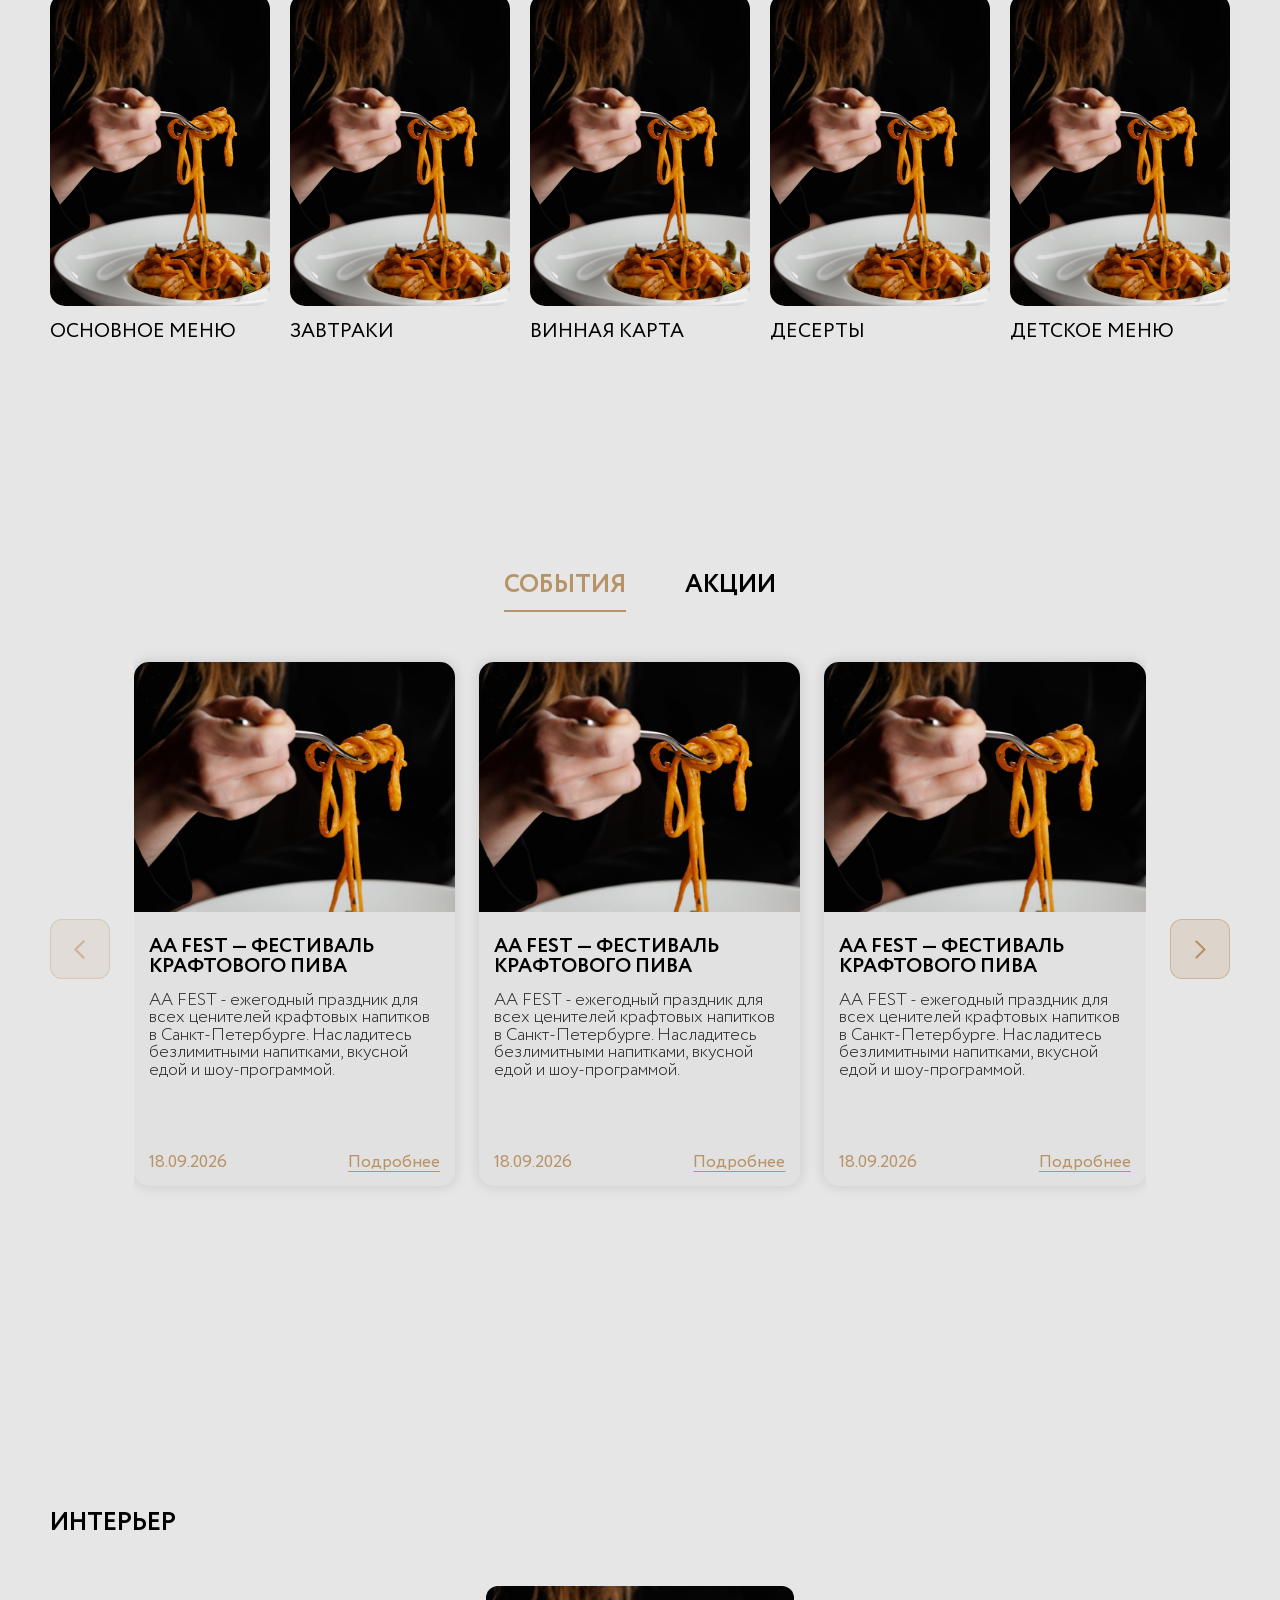
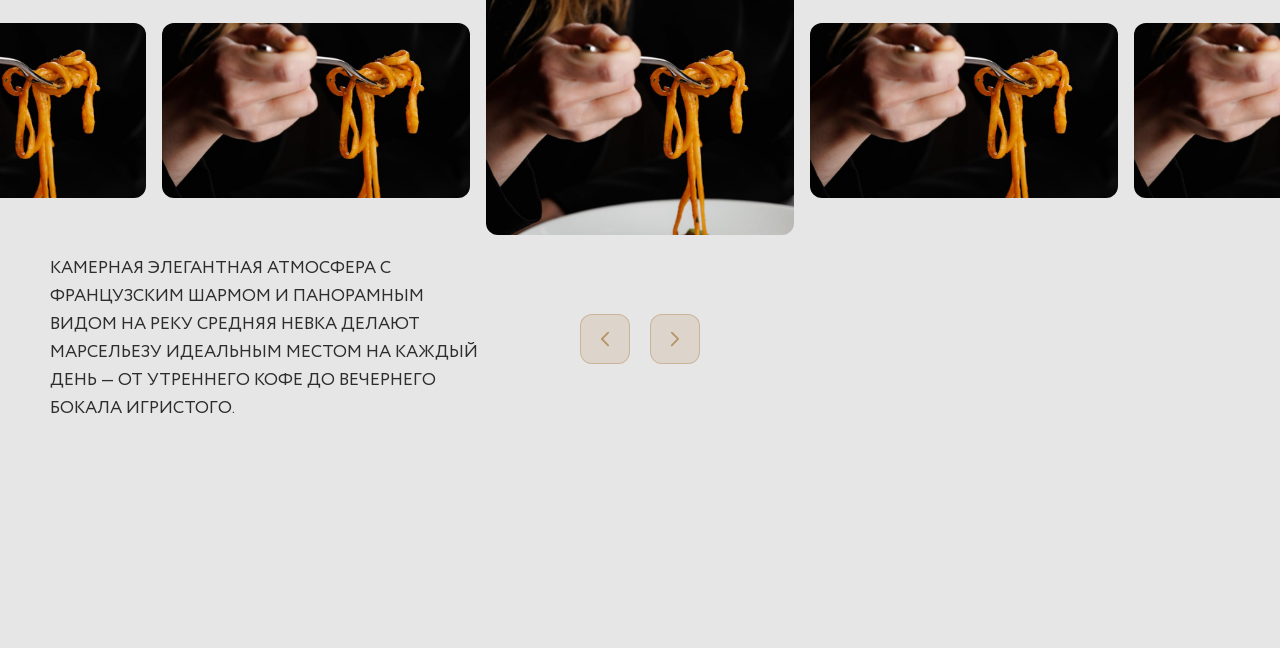
==== commit 8f064742: "feature: interrior block" ====
--- a/index.html
+++ b/index.html
@@ -313,6 +313,63 @@
             </button>
         </div>
     </section>
+    <section class="interrior section" id="about">
+        <h2 class="interrior__title container title">Интерьер</h2>
+        <div class="swiper-interrior">
+            <div class="swiper-wrapper">
+                <div class="swiper-slide">
+                    <img src="./assets/images/menu.jpg" alt="Интерьер"/>
+                </div>
+                <div class="swiper-slide">
+                    <img src="./assets/images/menu.jpg" alt="Интерьер"/>
+                </div>
+                <div class="swiper-slide">
+                    <img src="./assets/images/menu.jpg" alt="Интерьер"/>
+                </div>
+                <div class="swiper-slide">
+                    <img src="./assets/images/menu.jpg" alt="Интерьер"/>
+                </div>
+                <div class="swiper-slide">
+                    <img src="./assets/images/menu.jpg" alt="Интерьер"/>
+                </div>
+                <div class="swiper-slide">
+                    <img src="./assets/images/menu.jpg" alt="Интерьер"/>
+                </div>
+                <div class="swiper-slide">
+                    <img src="./assets/images/menu.jpg" alt="Интерьер"/>
+                </div>
+                <div class="swiper-slide">
+                    <img src="./assets/images/menu.jpg" alt="Интерьер"/>
+                </div>
+                <div class="swiper-slide">
+                    <img src="./assets/images/menu.jpg" alt="Интерьер"/>
+                </div>
+                <div class="swiper-slide">
+                    <img src="./assets/images/menu.jpg" alt="Интерьер"/>
+                </div>
+                <div class="swiper-slide">
+                    <img src="./assets/images/menu.jpg" alt="Интерьер"/>
+                </div>
+                <div class="swiper-slide">
+                    <img src="./assets/images/menu.jpg" alt="Интерьер"/>
+                </div>
+                <div class="swiper-slide">
+                    <img src="./assets/images/menu.jpg" alt="Интерьер"/>
+                </div>
+            </div>
+        </div>
+        <div class="interrior__about container grid">
+            <p class="interrior__text">Камерная элегантная атмосфера с французским шармом и панорамным видом на реку
+                Средняя Невка делают Марсельезу идеальным местом на каждый день — от утреннего кофе до вечернего бокала
+                игристого.</p>
+            <button type="button" class="events__btn interrior swiper-button-prev">
+                <img src="./assets/images/arrow.svg" alt="Предыдущее">
+            </button>
+            <button type="button" class="events__btn interrior swiper-button-next">
+                <img src="./assets/images/arrow.svg" alt="Следующее">
+            </button>
+        </div>
+    </section>
 </main>
 </body>
 </html>
--- a/style.css
+++ b/style.css
@@ -338,6 +338,7 @@
 
 header.scrolled {
     background: rgba(0, 0, 0, 0.8);
+    z-index: 2;
 }
 
 header.scrolled .header {
@@ -1004,4 +1005,172 @@
     .events__slide-holder {
         grid-template-rows: 10rem 10rem;
     }
+}
+
+/*Интерьер*/
+.interrior .swiper-interrior {
+    overflow: hidden;
+}
+
+.interrior .swiper-slide {
+    display: flex;
+    align-items: center;
+    justify-content: center;
+    height: 11.5rem;
+    border-radius: 12px;
+    overflow: hidden;
+    transition: width 0.4s ease, height 0.4s ease;
+}
+
+.interrior .swiper-slide > img {
+    object-fit: cover;
+}
+
+
+.interrior .swiper-slide-active {
+    height: 17rem;
+}
+
+.interrior .swiper-wrapper {
+    height: 17rem;
+    align-items: center;
+    margin-bottom: 1.2rem;
+}
+
+.interrior .about__buttons {
+    display: flex;
+    position: static;
+    align-items: center;
+    justify-content: center;
+    gap: 1.2rem;
+}
+
+.interrior .events__btn.swiper-button-prev,
+.interrior .events__btn.swiper-button-next {
+    position: static;
+    cursor: pointer;
+    display: block;
+    width: 2.4rem;
+    height: 2.4rem;
+    padding: 0.7rem;
+    margin: 0;
+    z-index: 0;
+    border-radius: 12px;
+    background: rgba(184, 147, 103, 0.2);
+    border: 1px solid rgba(184, 147, 103, 0.5);
+}
+
+.interrior .swiper-navigation-icon {
+    display: none;
+}
+
+.interrior .swiper-button-next > img {
+    transform: rotateZ(180deg);
+}
+
+.interrior__about {
+    align-items: center;
+}
+
+.interrior__text {
+    grid-column: 1/4;
+    padding-right: 6rem;
+    font-weight: 400;
+    font-size: .9rem;
+    line-height: 160%;
+    text-transform: uppercase;
+    color: #000;
+    opacity: .8;
+}
+
+.interrior .events__btn.swiper-button-prev {
+    justify-self: end;
+}
+
+.interrior.swiper-button-prev {
+}
+
+@media (max-width: 1800px) {
+
+    .interrior .swiper-slide {
+        height: 10rem;
+    }
+
+    .interrior .swiper-slide-active {
+        height: 14rem;
+    }
+
+    .interrior .swiper-wrapper {
+        height: 14rem;
+    }
+
+    .interrior__text {
+        font-size: .7rem;
+        padding-right: 4rem;
+    }
+}
+
+@media (max-width: 1400px) {
+
+    .interrior .swiper-slide {
+        height: 7rem;
+    }
+
+    .interrior .swiper-slide-active {
+        height: 10rem;
+    }
+
+    .interrior .swiper-wrapper {
+        height: 10rem;
+        margin-bottom: 0.8rem;
+    }
+
+    .interrior .events__btn.swiper-button-prev,
+    .interrior .events__btn.swiper-button-next {
+        width: 2rem;
+        height: 2rem;
+        padding: 0.6rem;
+    }
+
+    .interrior__text {
+        padding-right: 0;
+    }
+}
+
+@media (max-width: 1024px) {
+    .interrior .swiper-wrapper {
+        margin-bottom: 1.2rem;
+    }
+
+    .interrior .swiper-slide {
+        height: 5.5rem;
+    }
+
+    .interrior .swiper-slide-active {
+        height: 8rem;
+    }
+
+    .interrior .swiper-wrapper {
+        height: 8rem;
+    }
+
+    .interrior__text {
+        padding-top: 1.2rem;
+        font-size: .6rem;
+    }
+}
+
+@media (max-width: 768px) {
+    .interrior__text {
+        order: 1;
+        grid-column: 1/-1;
+    }
+
+    .interrior .events__btn.swiper-button-prev {
+        grid-column: 2/3
+    }
+
+    .interrior .events__btn.swiper-button-next {
+        grid-column: 3/4
+    }
 }
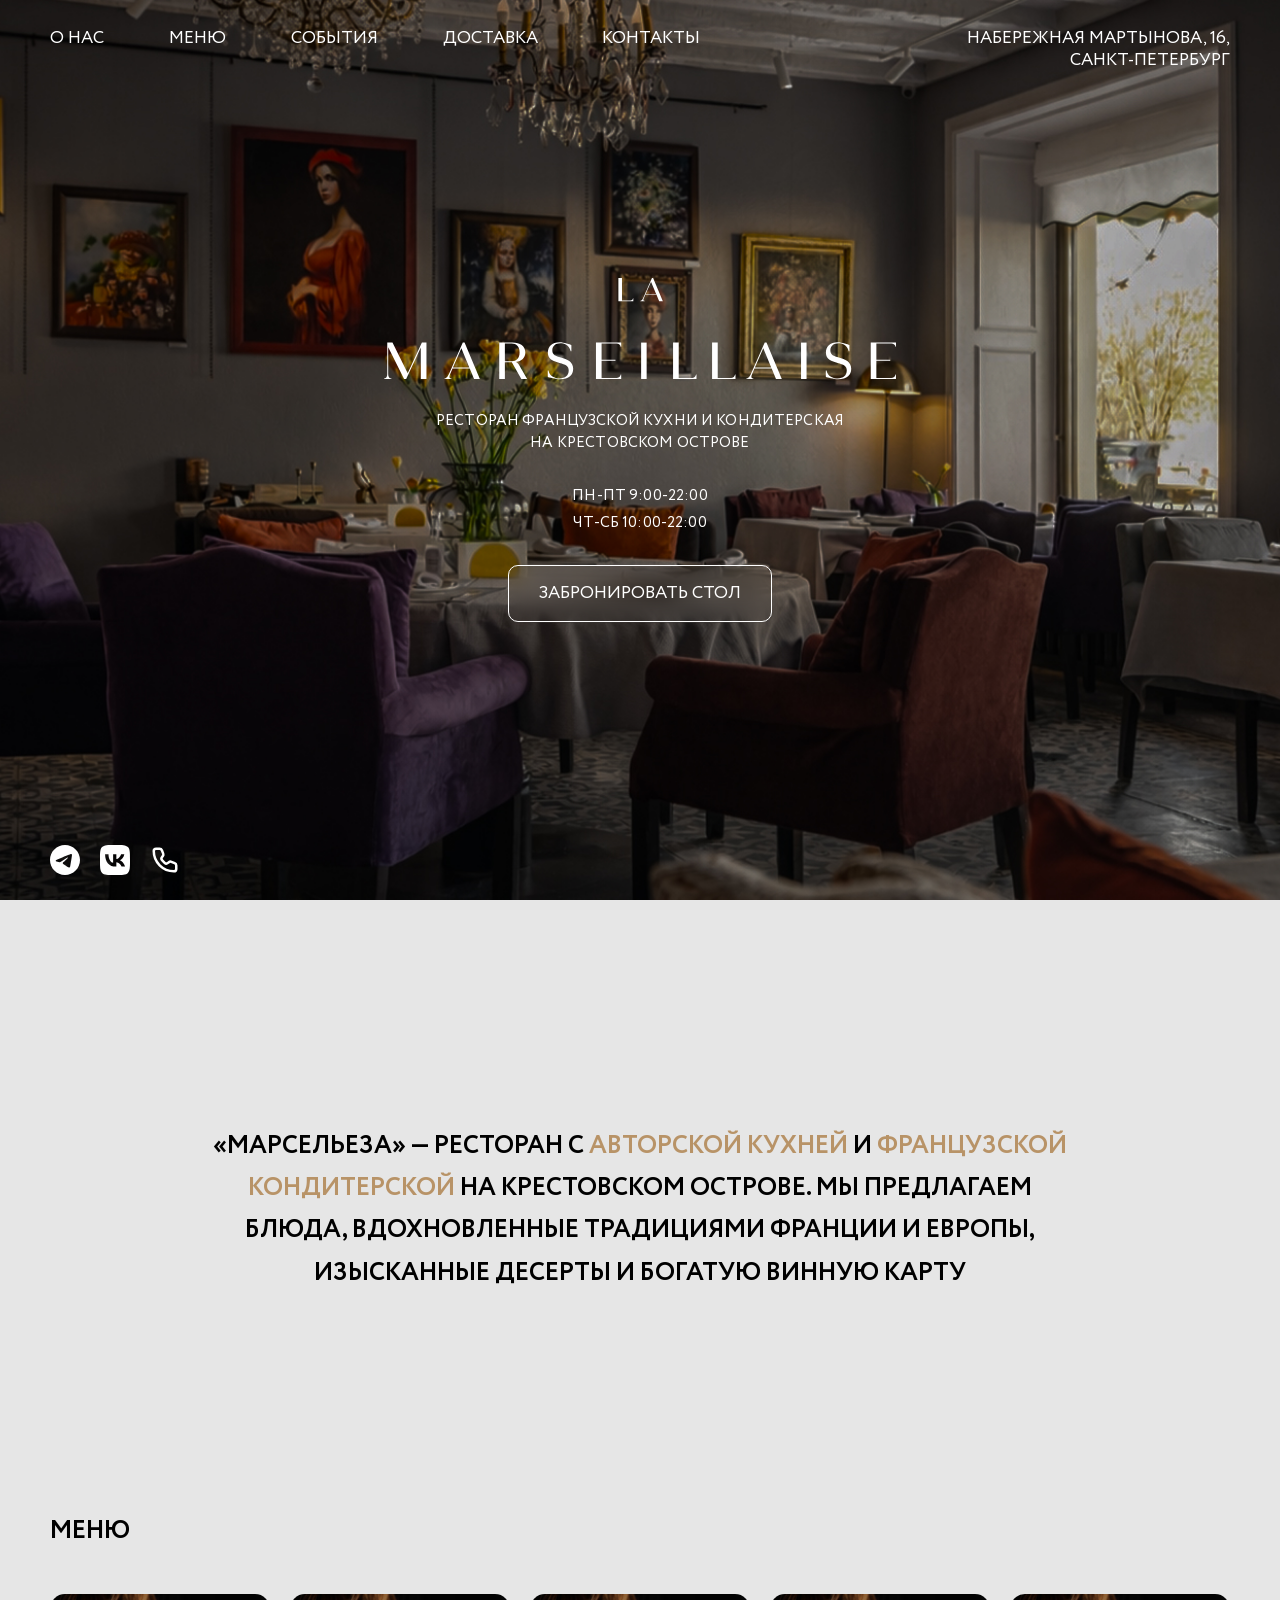
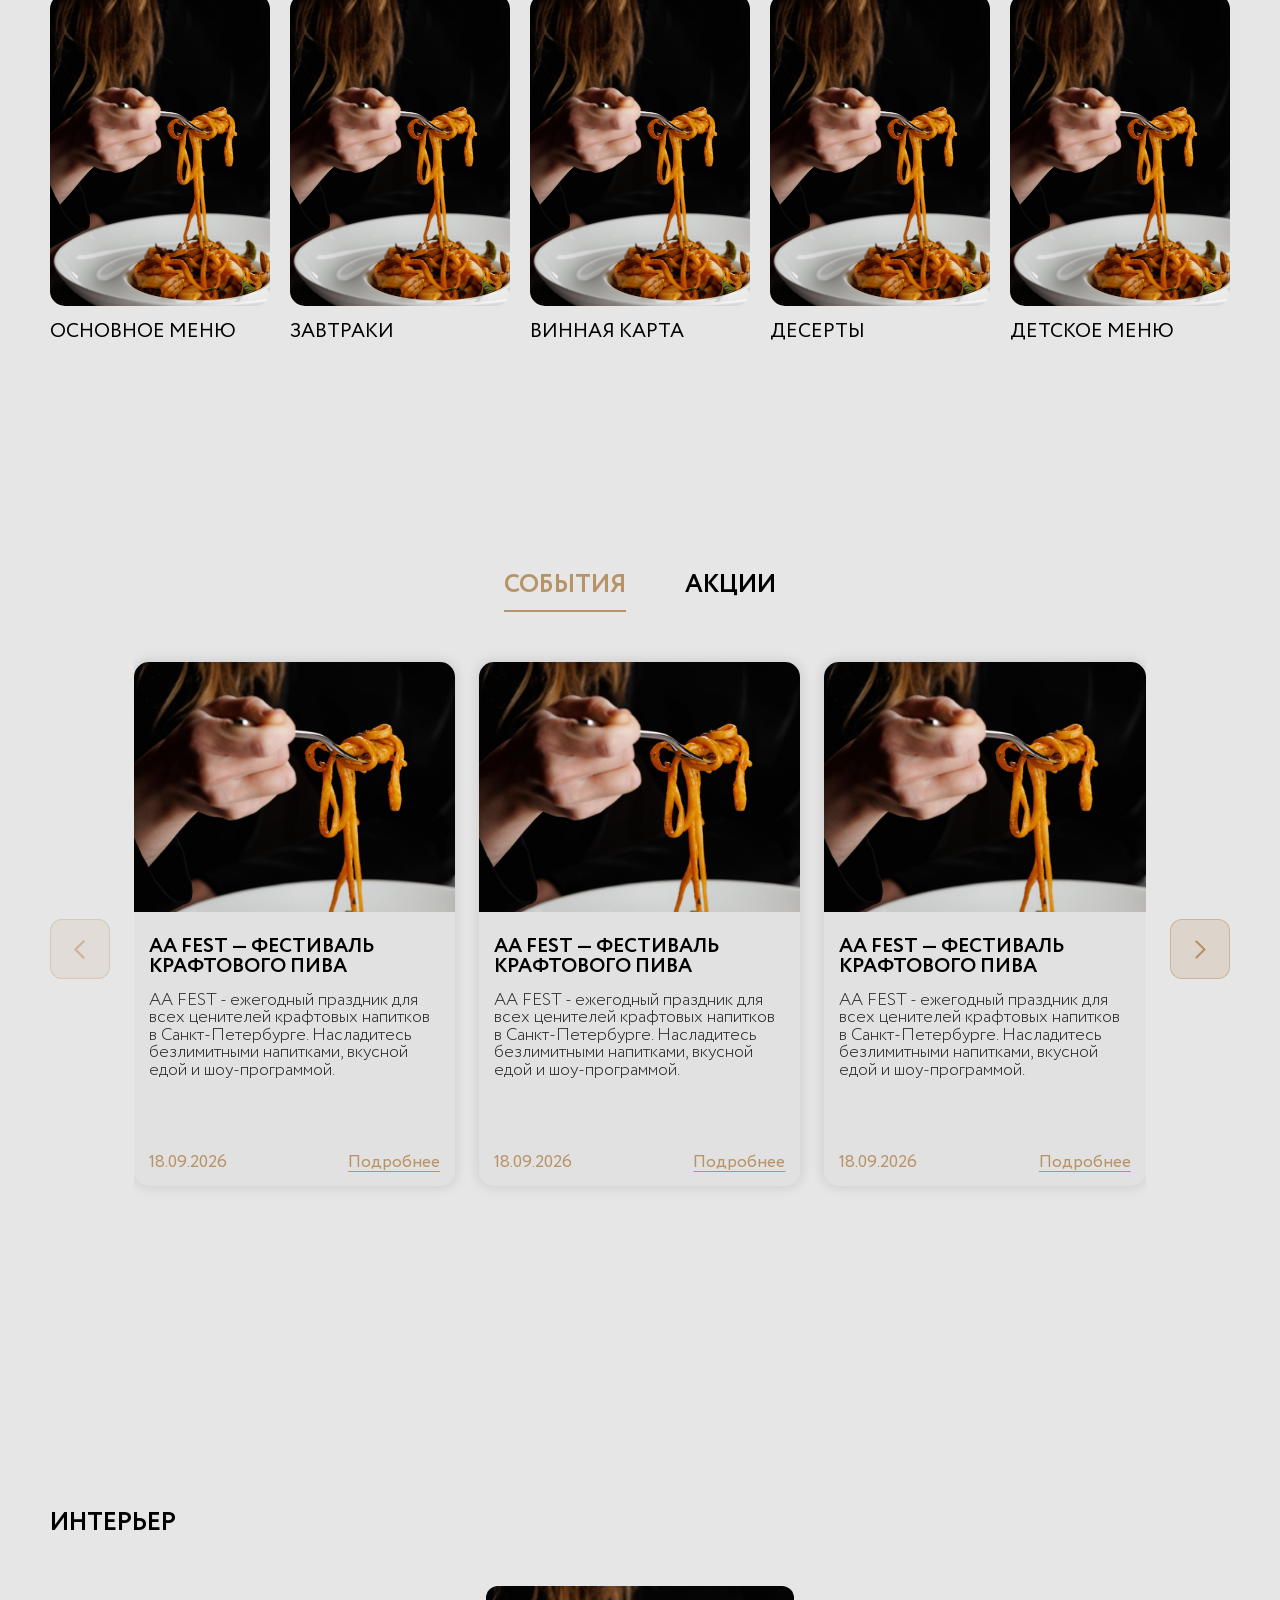
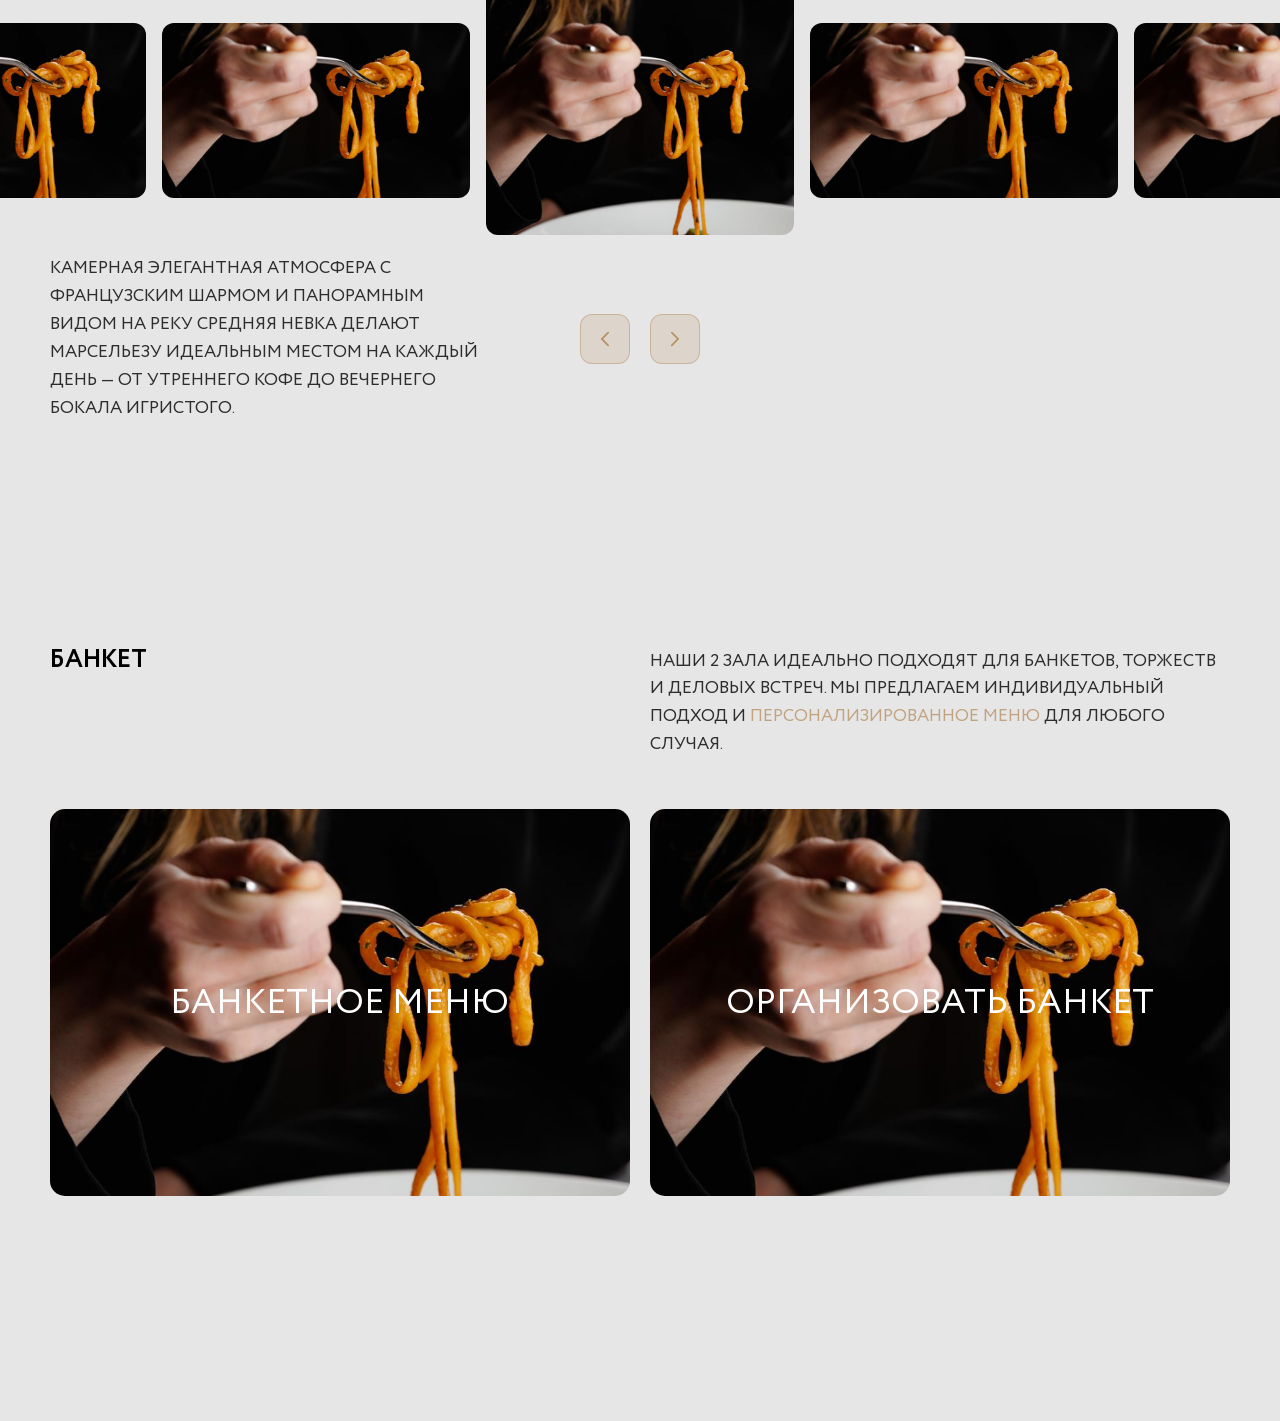
==== commit d0d7681c: "feature: banket block" ====
--- a/index.html
+++ b/index.html
@@ -370,6 +370,19 @@
             </button>
         </div>
     </section>
+    <section class="banket container section grid">
+        <h2 class="banket__title title">Банкет</h2>
+        <p class="banket__text">наши 2 зала идеально подходят для банкетов, торжеств и деловых встреч. Мы предлагаем
+            индивидуальный подход и <span class="gold">персонализированное меню</span> для любого случая.</p>
+        <a href="" class="banket__link left">
+            <img src="./assets/images/menu.jpg" alt="">
+            <span class="banket__link-text">БАНКЕТНОЕ МЕНЮ</span>
+        </a>
+        <a href="" class="banket__link right">
+            <img src="./assets/images/menu.jpg" alt="">
+            <span class="banket__link-text">ОРГАНИЗОВАТЬ БАНКЕТ</span>
+        </a>
+    </section>
 </main>
 </body>
 </html>
--- a/style.css
+++ b/style.css
@@ -1173,4 +1173,107 @@
     .interrior .events__btn.swiper-button-next {
         grid-column: 3/4
     }
+}
+
+/*Банкет*/
+.banket {
+    row-gap: 2rem;
+}
+
+.banket__title {
+    grid-column: 1/5;
+    margin-bottom: 0;
+}
+
+.banket__text {
+    grid-column: 5/-1;
+    font-weight: 400;
+    font-size: 1rem;
+    line-height: 160%;
+    text-transform: uppercase;
+    opacity: 0.8;
+}
+
+.banket__link {
+    display: block;
+    overflow: hidden;
+    aspect-ratio: 1.5/1;
+    border-radius: 0.6rem;
+    position: relative;
+}
+
+.banket__link img {
+    object-fit: cover;
+}
+
+.banket__link.left {
+    grid-column: 1/5;
+}
+
+.banket__link-text {
+    position: absolute;
+    top: 50%;
+    left: 50%;
+    transform: translate(-50%, -50%);
+    font-weight: 400;
+    font-size: 1.6rem;
+    color: #fff;
+    text-transform: uppercase;
+    white-space: nowrap;
+}
+
+.banket__link.right {
+    grid-column: 5/-1;
+}
+
+@media (max-width: 1800px) {
+    .banket__text {
+        font-size: .8rem;
+    }
+}
+
+@media (max-width: 1400px) {
+    .banket__text {
+        font-size: .7rem;
+    }
+
+    .banket__link-text {
+        font-size: 1.4rem;
+    }
+}
+
+@media (max-width: 1024px) {
+    .banket {
+        row-gap: 1.2rem;
+    }
+
+    .banket__text {
+        font-size: .6rem;
+    }
+
+    .banket__link-text {
+        font-size: 1rem;
+    }
+}
+
+@media (max-width: 768px) {
+    .banket__title {
+        grid-column: 1/-1;
+    }
+
+    .banket__text {
+        grid-column: 1/-1;
+    }
+
+    .banket__link.left {
+        grid-column: 1/3;
+    }
+
+    .banket__link-text {
+        font-size: .6rem;
+    }
+
+    .banket__link.right {
+        grid-column: 3/-1;
+    }
 }
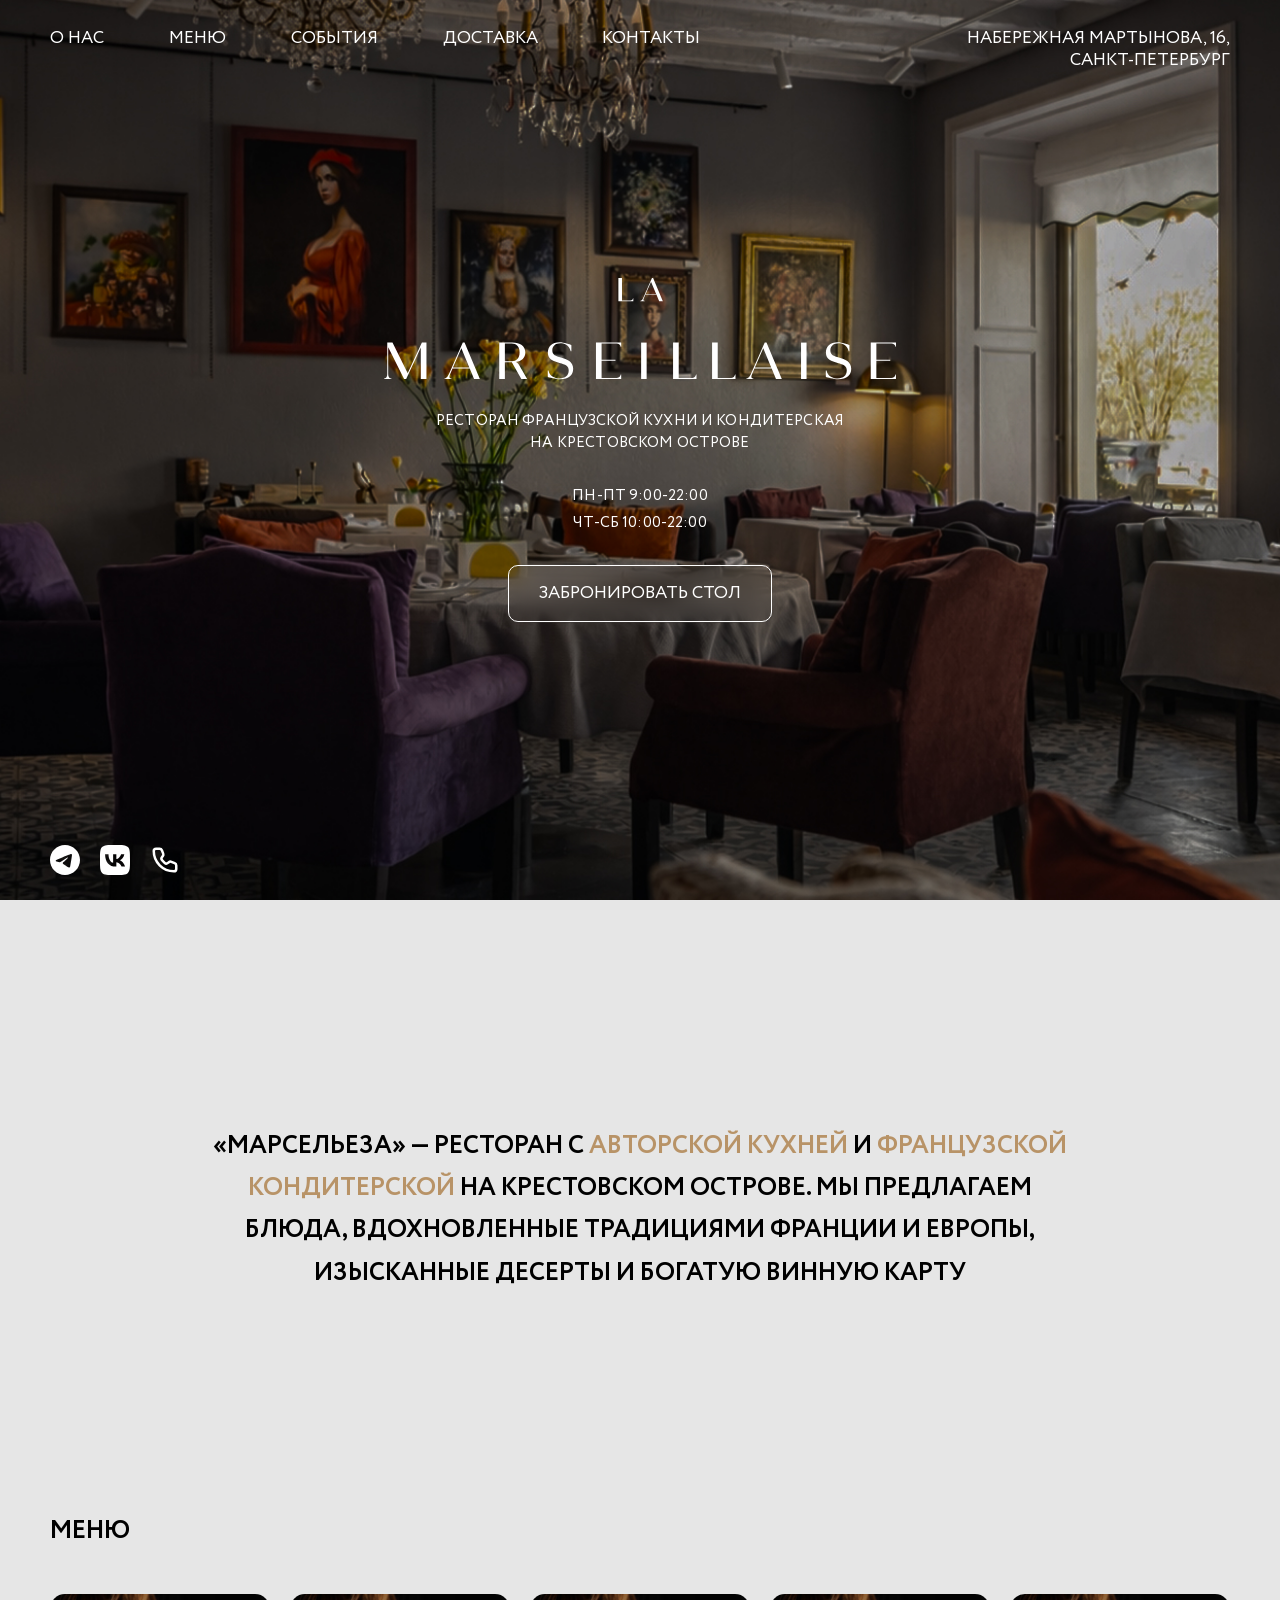
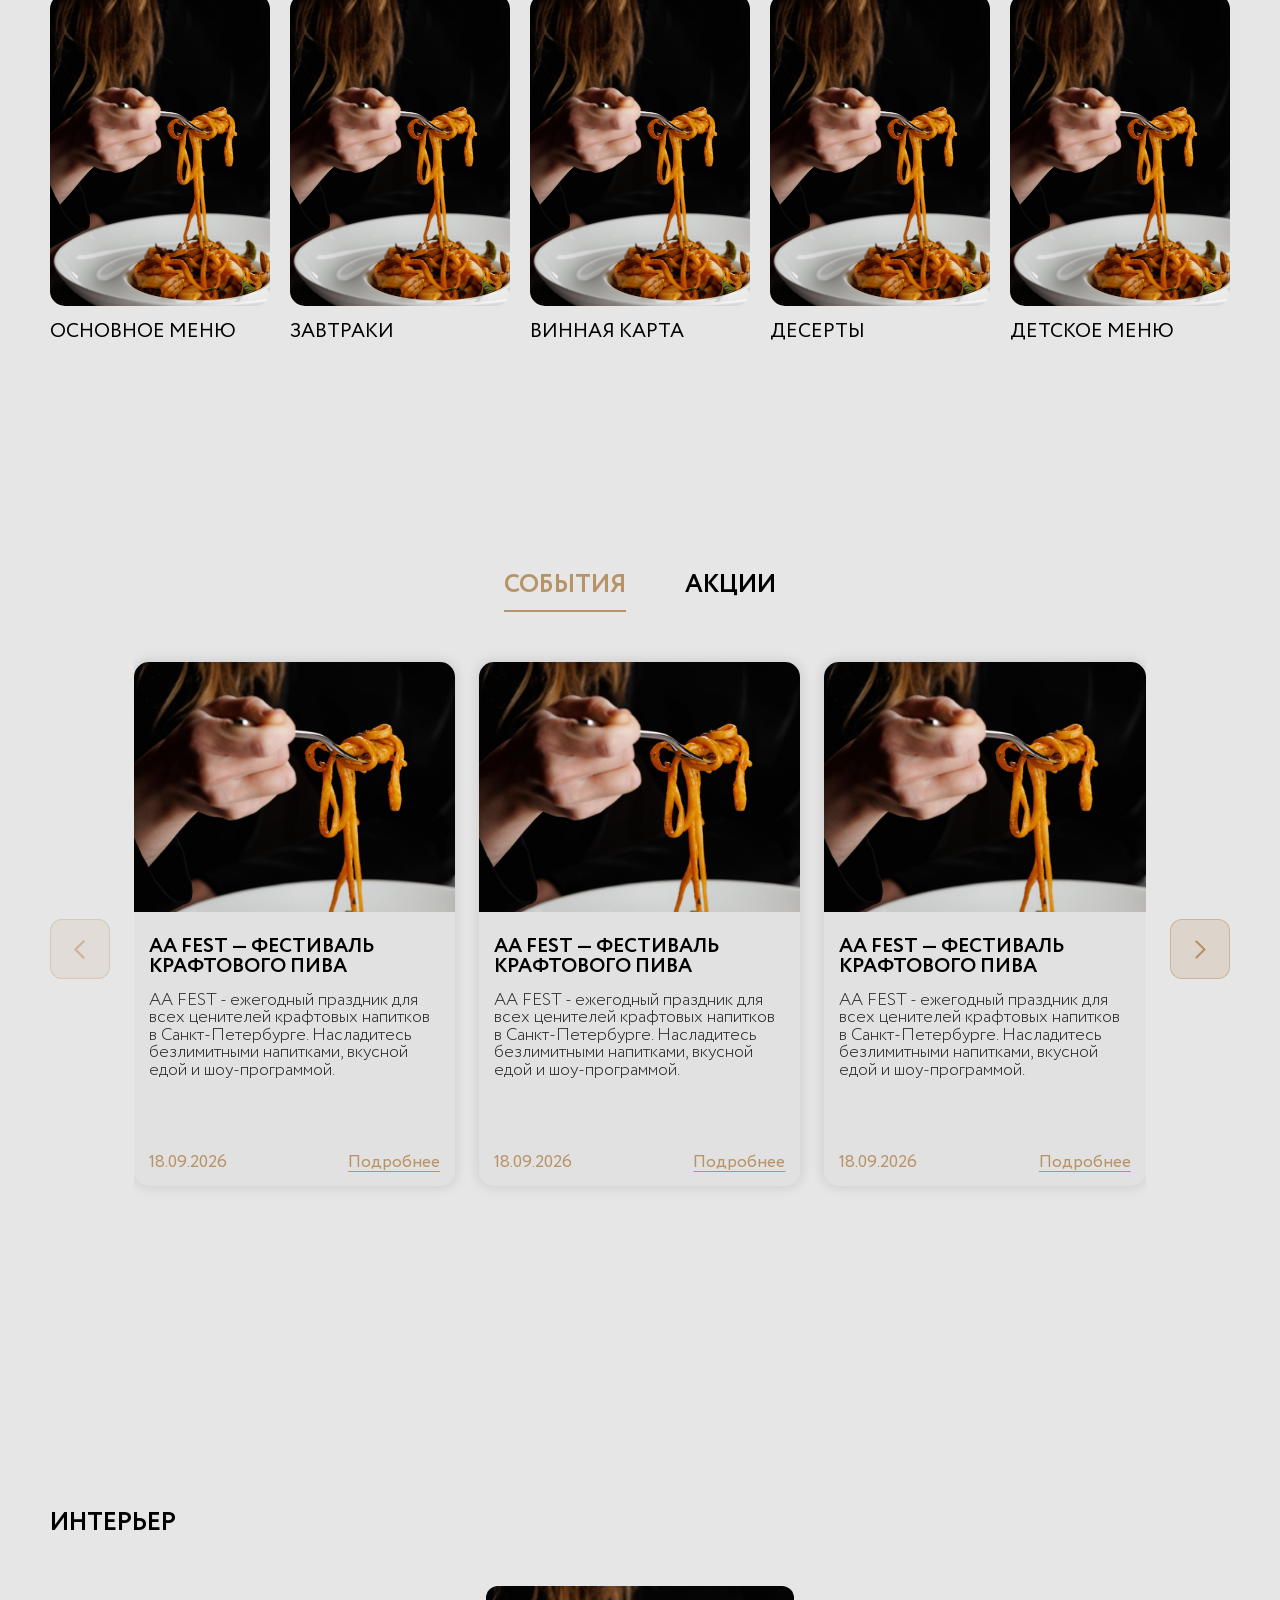
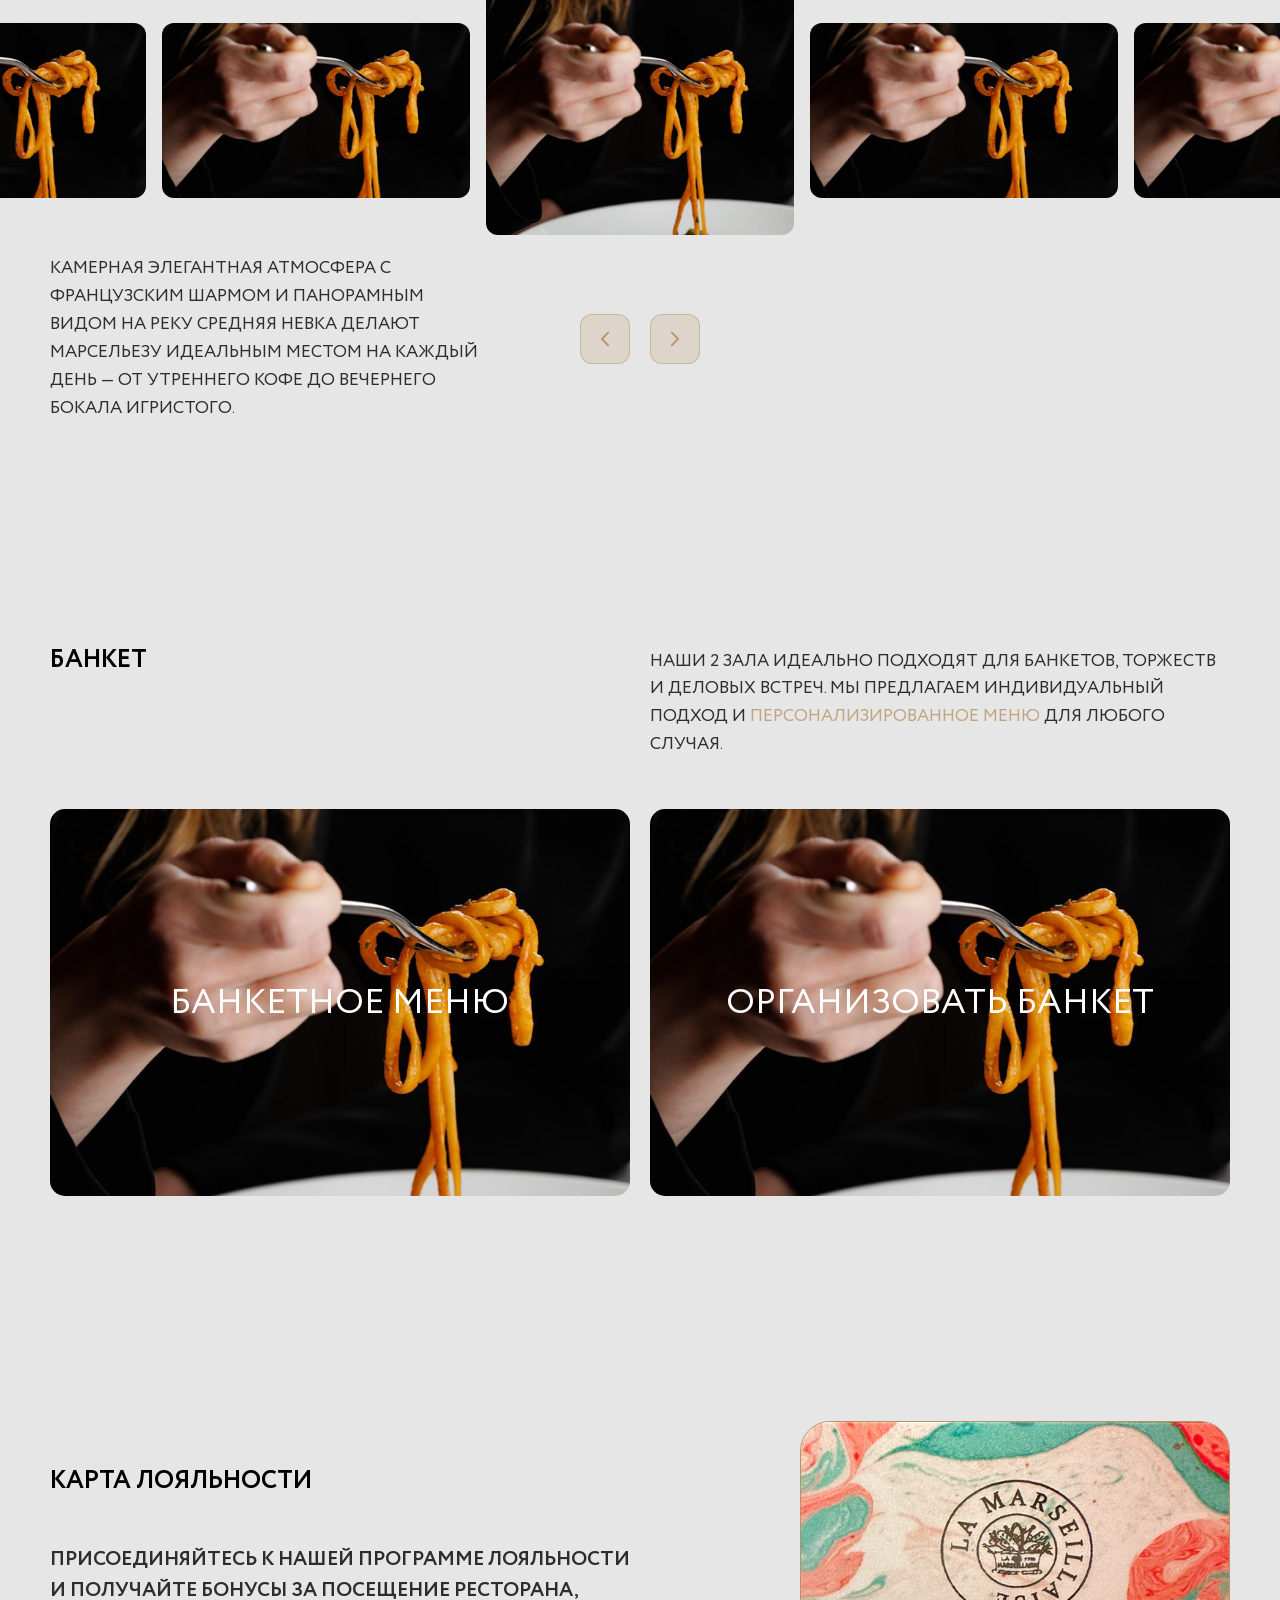
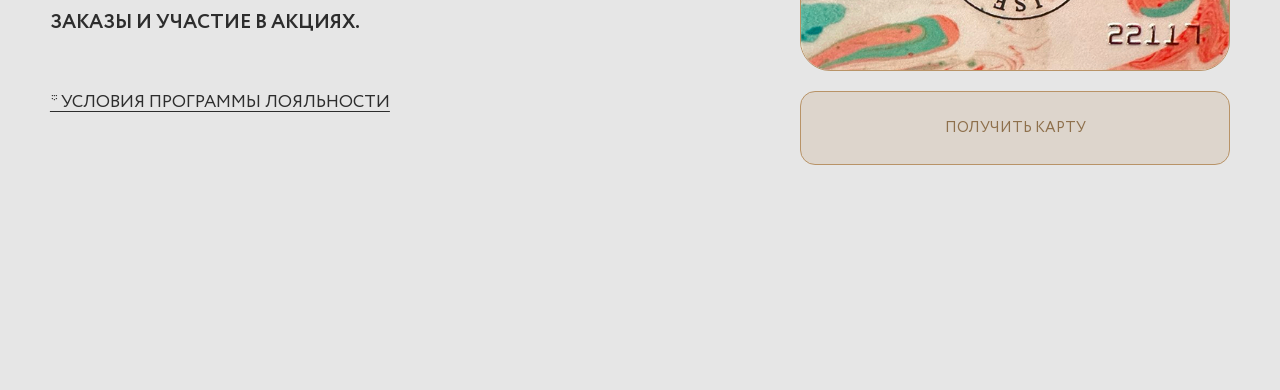
==== commit 2ed88dfb: "feature: loyal block" ====
--- a/index.html
+++ b/index.html
@@ -383,6 +383,20 @@
             <span class="banket__link-text">ОРГАНИЗОВАТЬ БАНКЕТ</span>
         </a>
     </section>
+    <section class="loyal container section grid">
+        <div class="loyal__info">
+            <h2 class="loyal__title title">КАРТА ЛОЯЛЬНОСТИ</h2>
+            <p class="loyal__text">Присоединяйтесь к нашей программе лояльности и получайте бонусы за посещение
+                ресторана, заказы и участие в акциях.</p>
+            <a href="" class="loyal__doc">* условия программы лояльности</a>
+        </div>
+        <div class="loyal__card">
+            <div class="loyal__img">
+                <img src="./assets/images/card.jpg" alt="">
+            </div>
+            <button type="button" class="loyal__btn">ПОЛУЧИТЬ КАРТУ</button>
+        </div>
+    </section>
 </main>
 </body>
 </html>
--- a/style.css
+++ b/style.css
@@ -1276,4 +1276,150 @@
     .banket__link.right {
         grid-column: 3/-1;
     }
+}
+
+/*Карта лояльности*/
+.loyal {
+    align-items: center;
+}
+
+.loyal__info {
+    grid-column: 1/4;
+    display: flex;
+    flex-direction: column;
+    gap: 2rem;
+}
+
+.loyal__title {
+    margin-bottom: 0;
+}
+
+.loyal__text {
+    font-weight: 700;
+    font-size: 1rem;
+    line-height: 160%;
+    text-transform: uppercase;
+    opacity: 0.8;
+}
+
+.loyal__doc:hover {
+    text-decoration: underline;
+}
+
+.loyal__doc {
+    font-weight: 400;
+    font-size: .8rem;
+    line-height: 160%;
+    text-transform: uppercase;
+    text-decoration: underline;
+    text-decoration-skip-ink: none;
+    text-underline-offset: 4px;
+    opacity: 0.8;
+    width: fit-content;
+}
+
+.loyal__card {
+    grid-column: 5/-1;
+    padding: 0 6rem;
+}
+
+.loyal__img {
+    margin-bottom: 1rem;
+    overflow: hidden;
+    border-radius: 1.2rem;
+    border: 1px solid rgba(184, 147, 103, 1);
+}
+
+.loyal__btn:hover {
+    background: rgba(184, 147, 103, 0.5);
+}
+
+.loyal__btn {
+    border: 1px solid rgba(184, 147, 103, 1);
+    border-radius: 0.6rem;
+    padding: 1rem 2.4rem;
+    width: 100%;
+    background: rgba(184, 147, 103, 0.2);
+    font-weight: 400;
+    font-size: .7rem;
+    color: #8e704c;
+    transition: background-color .2s;
+}
+
+@media (max-width: 1800px) {
+    .loyal__info {
+        grid-column: 1/5;
+    }
+
+    .loyal__card {
+        padding: 0 4.5rem;
+    }
+}
+
+@media (max-width: 1400px) {
+    .loyal__info {
+        grid-column: 1/5;
+    }
+
+    .loyal__text {
+        font-size: 0.8rem;
+    }
+
+    .loyal__doc {
+        font-size: .7rem;
+    }
+
+    .loyal__card {
+        grid-column: 6/-1;
+        padding: 0;
+    }
+
+    .loyal__img {
+        margin-bottom: 0.8rem;
+    }
+
+    .loyal__btn {
+        font-size: .6rem;
+    }
+}
+
+@media (max-width: 1024px) {
+    .loyal__info {
+        grid-column: 1/4;
+        gap: 1.2rem;
+    }
+
+    .loyal__text {
+        font-size: 0.6rem;
+    }
+
+    .loyal__doc {
+        font-size: .6rem;
+    }
+
+    .loyal__card {
+        grid-column: 6/-1;
+    }
+
+    .loyal__btn {
+        padding: 0.6rem 2.4rem;
+    }
+}
+
+@media (max-width: 768px) {
+    .loyal {
+        row-gap: 1.2rem;
+    }
+
+    .loyal__info {
+        grid-column: 1/-1;
+    }
+
+    .loyal__card {
+        grid-column: 1/-1;
+    }
+
+    .loyal__btn:hover {
+        background: rgba(184, 147, 103, 0.2);
+    }
 }
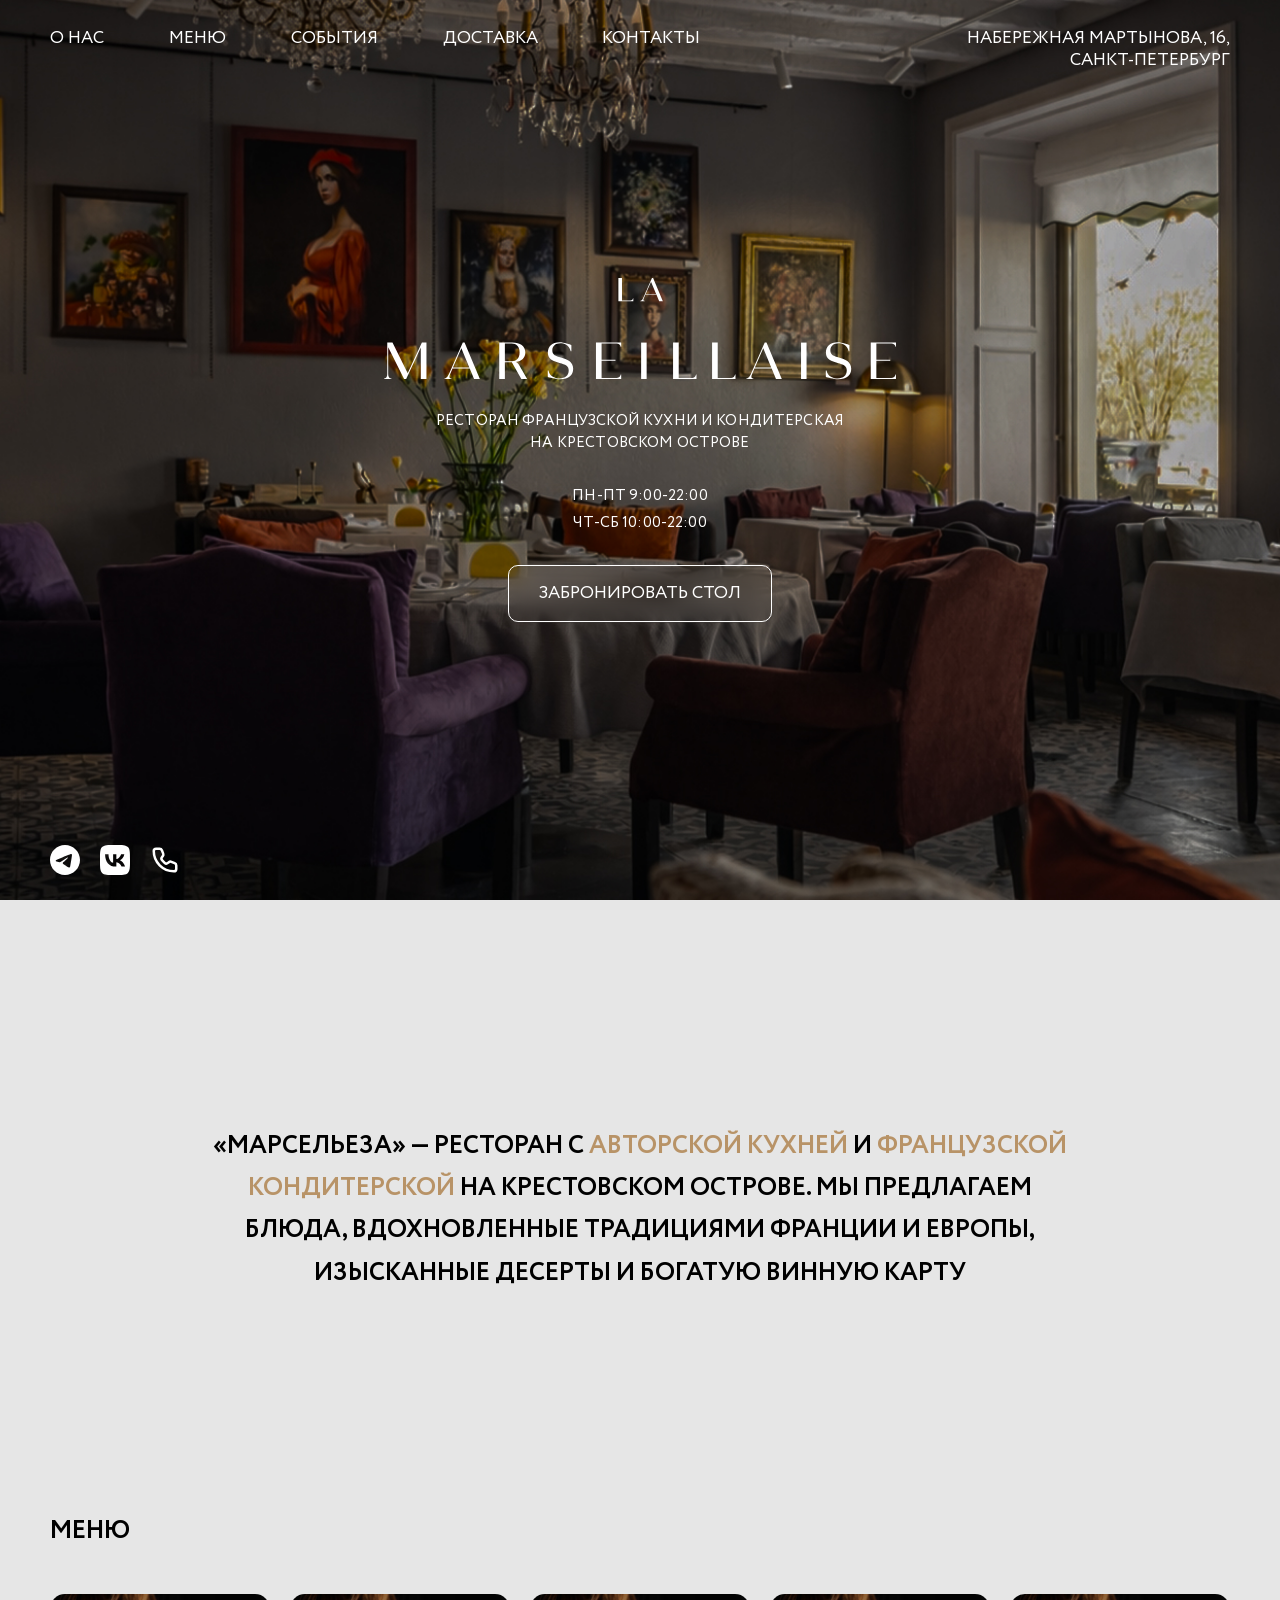
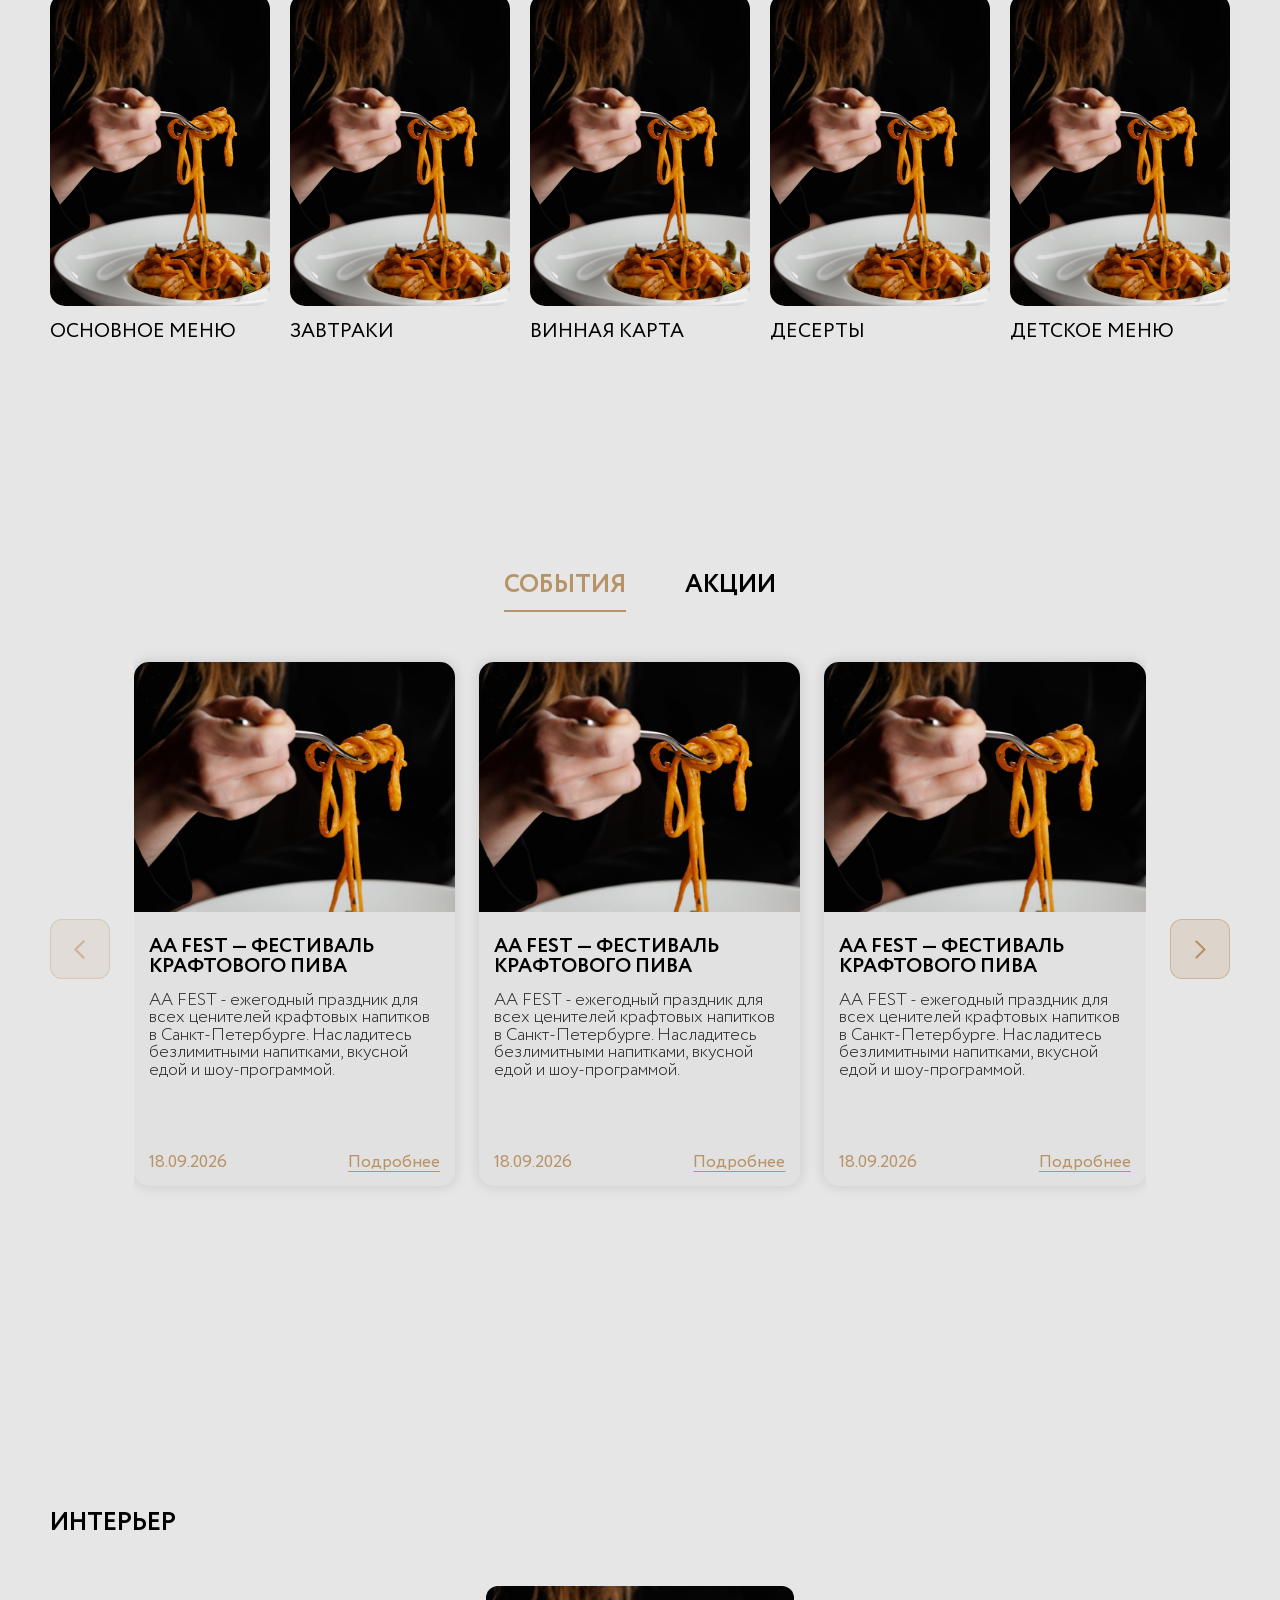
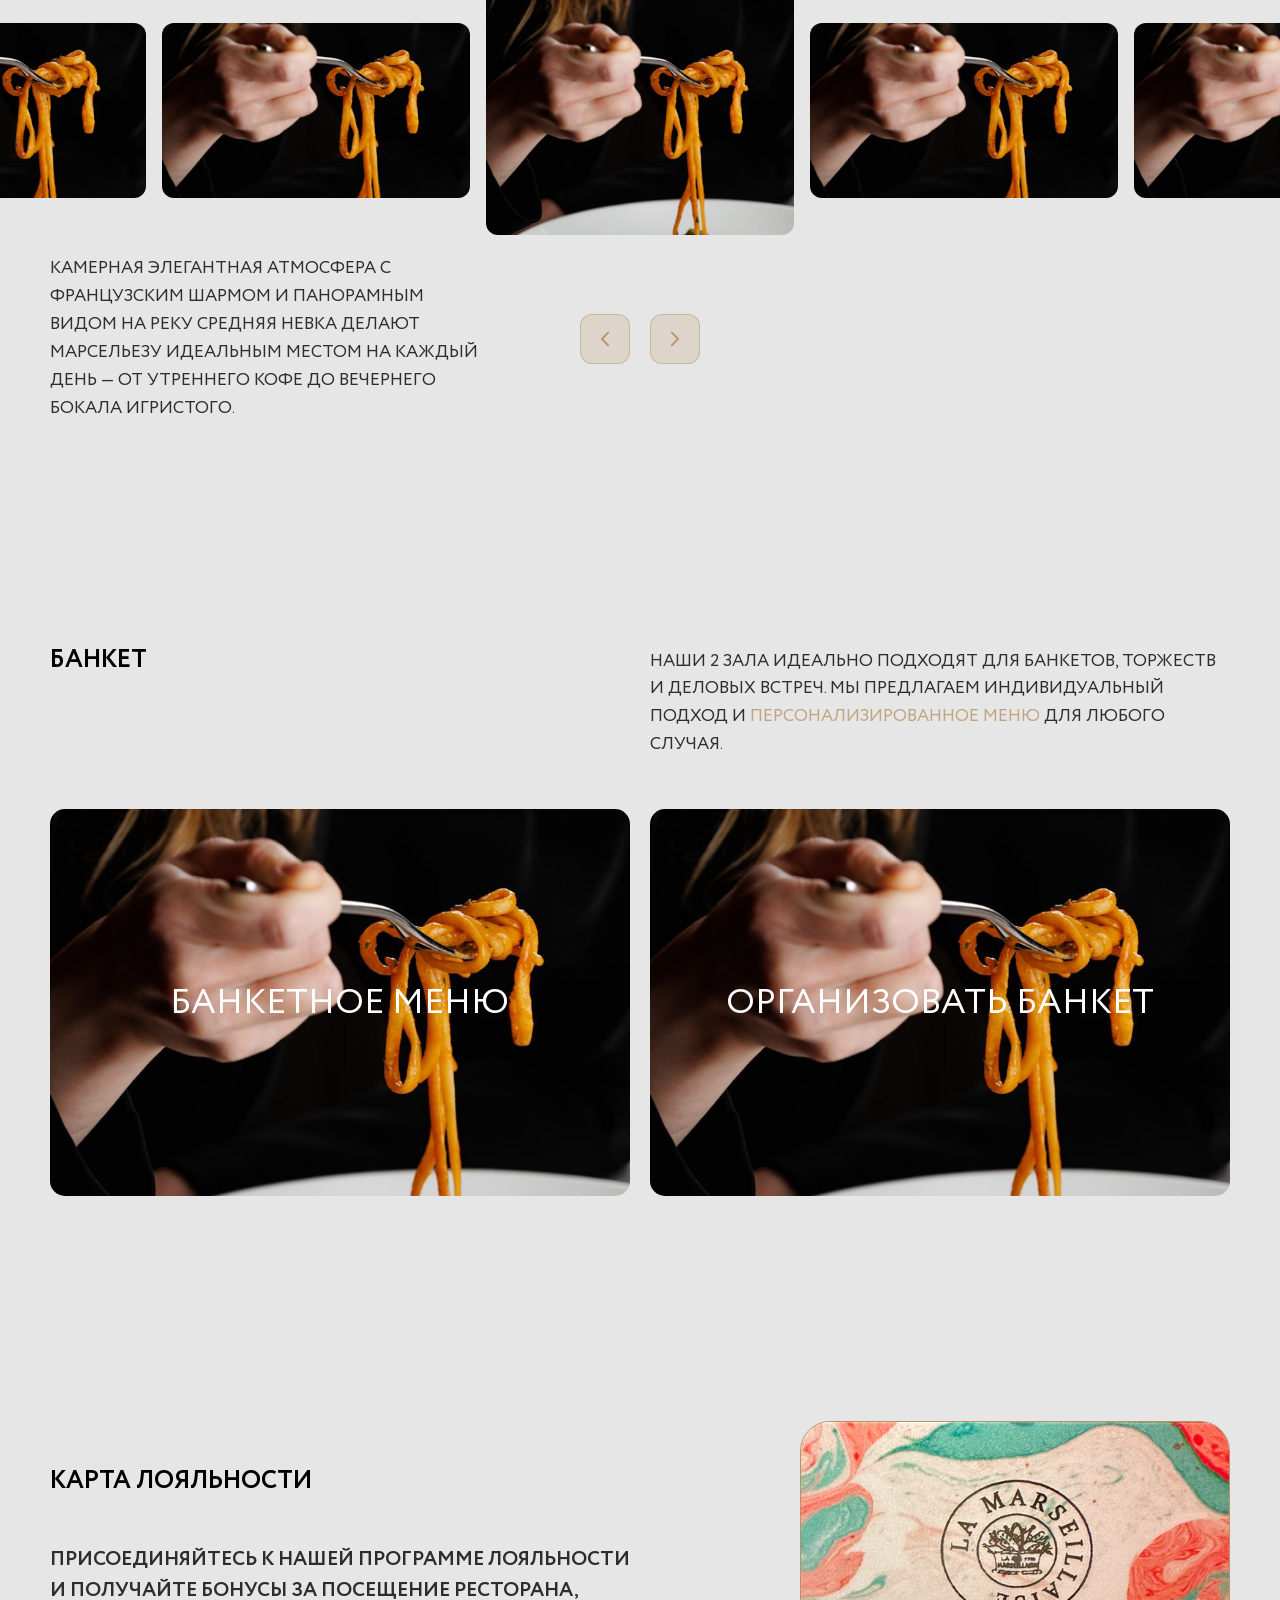
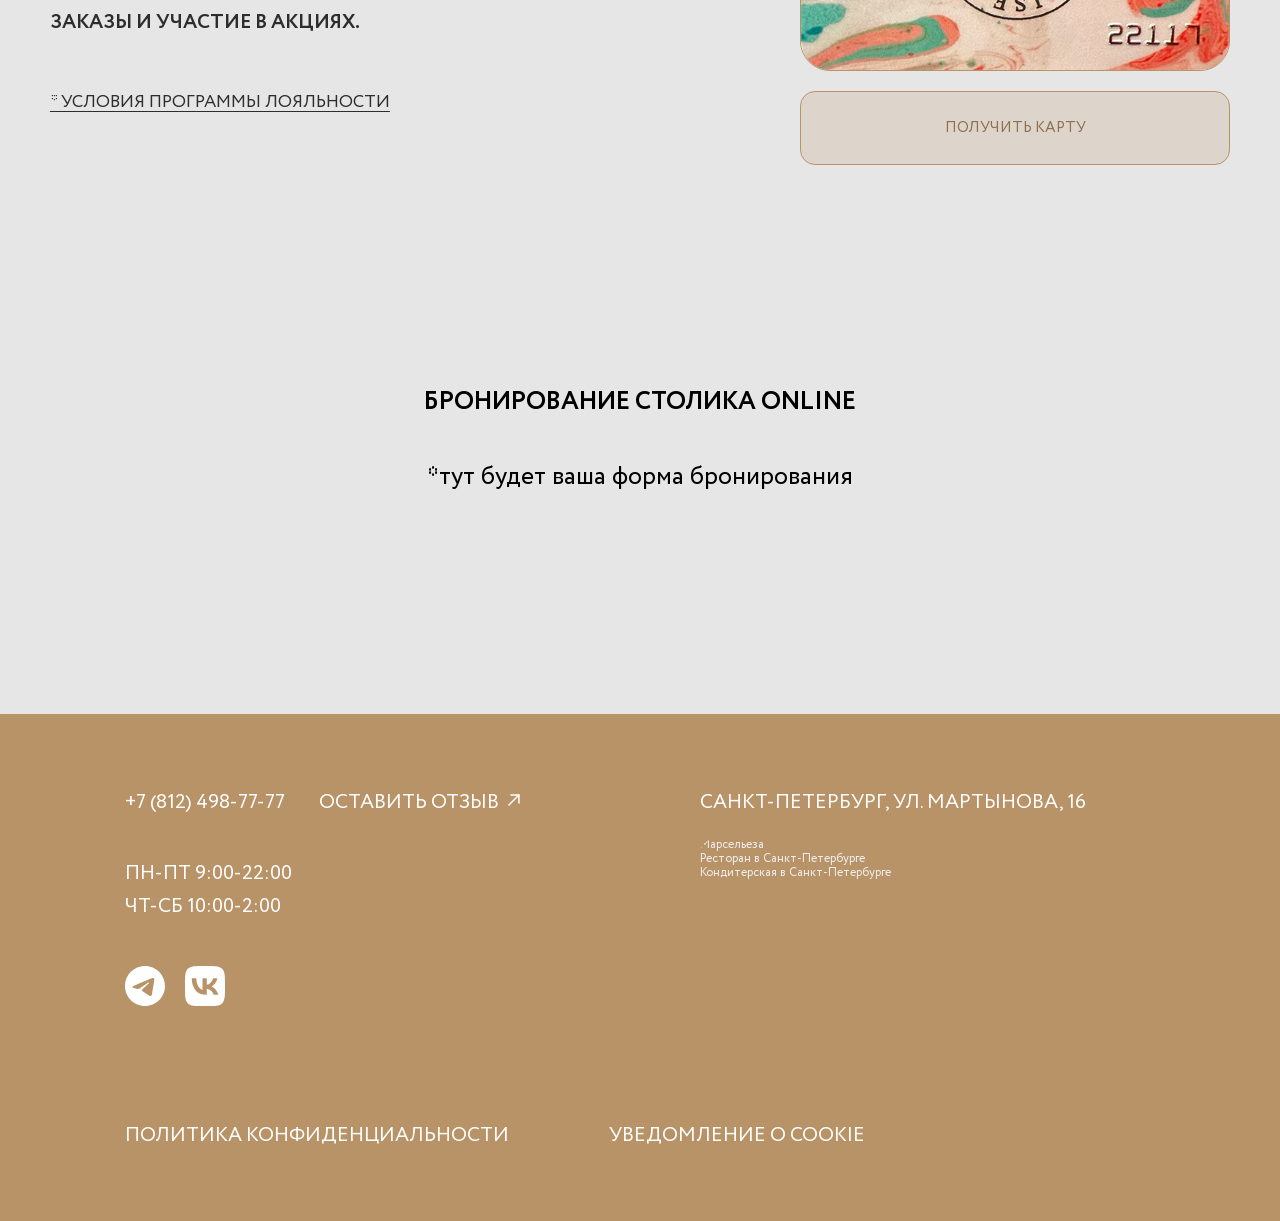
==== commit 55d0f10d: "feature: footer" ====
--- a/index.html
+++ b/index.html
@@ -17,8 +17,8 @@
             <a href="#about" class="header__link">О нас</a>
             <a href="#menu" class="header__link">Меню</a>
             <a href="#events" class="header__link">События</a>
-            <a href="#delivery" class="header__link">Доставка</a>
-            <a href="#contacts" class="header__link">Контакты</a>
+            <a href="tel:+78124987777" class="header__link">Доставка</a>
+            <a href="#book" class="header__link">Контакты</a>
         </nav>
         <div class="header__contact">
             <a href="https://yandex.ru/maps/-/CLWCRCiI" target="_blank" rel="noopener" class="header__contact-link">
@@ -68,7 +68,7 @@
             </div>
         </div>
     </section>
-    <section class="description section container grid">
+    <section class="description section container grid" id="about">
         <h1 class="description__text">
             «Марсельеза» — ресторан с <span class="gold">авторской кухней</span> и
             <span class="gold">французской кондитерской</span> на Крестовском острове. Мы предлагаем блюда,
@@ -313,7 +313,7 @@
             </button>
         </div>
     </section>
-    <section class="interrior section" id="about">
+    <section class="interrior section">
         <h2 class="interrior__title container title">Интерьер</h2>
         <div class="swiper-interrior">
             <div class="swiper-wrapper">
@@ -397,6 +397,57 @@
             <button type="button" class="loyal__btn">ПОЛУЧИТЬ КАРТУ</button>
         </div>
     </section>
+    <section class="book container section" id="book">
+        <h2 class="book__title title">бронирование столика online</h2>
+        <p style="text-align: center">*тут будет ваша форма бронирования</p>
+    </section>
 </main>
+<footer>
+    <div class="footer container grid">
+        <div class="footer__info">
+            <div class="footer__info-block">
+                <div class="footer__phone">
+                    <a href="tel:+78124987777">+7 (812) 498-77-77</a>
+                </div>
+                <p class="footer__time">пн-пт 9:00-22:00</p>
+                <p class="footer__time last">чт-сб 10:00-2:00</p>
+                <div class="footer__social">
+                    <div>
+                        <img src="./assets/images/tg.svg" alt="Телеграм">
+                    </div>
+                    <div>
+                        <img src="./assets/images/vk.svg" alt="ВК">
+                    </div>
+                </div>
+            </div>
+            <div class="footer__review">
+                <a href="" class="footer__review-link">оставить отзыв</a>
+            </div>
+        </div>
+        <div class="footer__map">
+            <div class="footer__address">
+                <a href="">Санкт-Петербург, ул. Мартынова, 16</a>
+            </div>
+            <div class="footer__y-map">
+                <div style="position:relative;overflow:hidden;width: 100%"><a
+                        href="https://yandex.ru/maps/org/marselyeza/1046329109/?utm_medium=mapframe&utm_source=maps"
+                        style="color:#eee;font-size:12px;position:absolute;top:0px;">Марсельеза</a><a
+                        href="https://yandex.ru/maps/2/saint-petersburg/category/restaurant/184106394/?utm_medium=mapframe&utm_source=maps"
+                        style="color:#eee;font-size:12px;position:absolute;top:14px;">Ресторан в Санкт‑Петербурге</a><a
+                        href="https://yandex.ru/maps/2/saint-petersburg/category/confectionary/184108017/?utm_medium=mapframe&utm_source=maps"
+                        style="color:#eee;font-size:12px;position:absolute;top:28px;">Кондитерская в
+                    Санкт‑Петербурге</a>
+                    <iframe src="https://yandex.ru/map-widget/v1/?ll=30.260820%2C59.974401&mode=search&oid=1046329109&ol=biz&z=17.01"
+                            width="100%" height="100%" frameborder="1" allowfullscreen="true"
+                            style="position:relative;"></iframe>
+                </div>
+            </div>
+        </div>
+        <div class="footer__sub">
+            <a href="" class="footer__doc">Политика конфиденциальности</a>
+            <a href="" class="footer__doc">уведомление о cookie</a>
+        </div>
+    </div>
+</footer>
 </body>
 </html>
--- a/style.css
+++ b/style.css
@@ -284,6 +284,10 @@
 
 main {
     overflow: hidden;
+}
+
+[id] {
+    scroll-margin-top: 5rem;
 }
 
 @keyframes appearHeader {
@@ -1422,4 +1426,180 @@
     .loyal__btn:hover {
         background: rgba(184, 147, 103, 0.2);
     }
+}
+
+/*Бронь*/
+.book__title {
+    text-align: center;
+}
+
+/* Футер */
+footer {
+    background: #b89367;
+    padding: 3rem;
+    color: #fff;
+}
+
+.footer {
+    row-gap: 1rem;
+}
+
+.footer__info {
+    grid-column: 1 / 4;
+    display: flex;
+    justify-content: space-between;
+}
+
+.footer__phone a {
+    font-size: .8rem;
+}
+
+.footer__phone {
+    margin-bottom: 2rem;
+}
+
+.footer__social {
+    display: flex;
+    gap: 0.8rem;
+    align-items: center;
+}
+
+.footer__social div {
+    width: 1.6rem;
+    height: 1.6rem;
+}
+
+.footer__time {
+    font-size: .8rem;
+    text-transform: uppercase;
+    margin-bottom: .5rem;
+}
+
+.footer__time.last {
+    margin-bottom: 2rem;
+}
+
+.footer__review-link {
+    font-weight: 400;
+    font-size: 0.8rem;
+    text-transform: uppercase;
+    position: relative;
+}
+
+.footer__review-link::after {
+    content: url("./assets/images/link.svg");
+    position: absolute;
+    right: 0;
+    top: 50%;
+    transform: translate(110%, -50%);
+    width: 1.2rem;
+    height: 1.2rem;
+}
+
+.footer__map {
+    grid-column: 5 / -1;
+}
+
+.footer__address {
+    margin-bottom: 1rem;
+}
+
+.footer__address a {
+    font-size: 0.8rem;
+    text-transform: uppercase;
+}
+
+.footer__y-map {
+    border-radius: 0.6rem;
+    overflow: hidden;
+}
+
+.footer__y-map div {
+    height: 15rem;
+}
+
+.footer__sub {
+    grid-column: 1 / -1;
+    display: flex;
+    gap: 4rem;
+}
+
+.footer__doc {
+    font-size: 0.8rem;
+    text-transform: uppercase;
+}
+
+@media (max-width: 1400px) {
+    .footer__map {
+        padding-left: 2rem;
+    }
+
+    .footer__y-map div {
+        height: 10.5rem;
+    }
+}
+
+@media (max-width: 1024px) {
+    .footer__info {
+        flex-direction: column;
+    }
+
+    footer {
+        padding: 1.2rem 0;
+    }
+
+    .footer {
+        row-gap: 2rem;
+    }
+
+    .footer__info {
+        grid-column: 1 / 3;
+    }
+
+    .footer__phone a {
+        font-size: .7rem;
+    }
+
+    .footer__time {
+        font-size: .7rem;
+        margin-bottom: .5rem;
+    }
+
+    .footer__review-link {
+        font-size: 0.7rem;
+    }
+
+    .footer__map {
+        grid-column: 4/-1;
+    }
+
+    .footer__address a {
+        font-size: 0.7rem;
+    }
+
+    .footer__sub {
+        justify-content: space-between;
+        gap: 1rem;
+    }
+
+    .footer__doc {
+        font-size: 0.7rem;
+    }
+}
+
+@media (max-width: 768px) {
+    .footer__map {
+        grid-column: 1/-1;
+        padding: 0;
+    }
+
+    .footer__info {
+        grid-column: 1/-1;
+        flex-direction: row;
+        padding-right: 2rem;
+    }
+
+    .footer__sub {
+        flex-direction: column;
+    }
 }
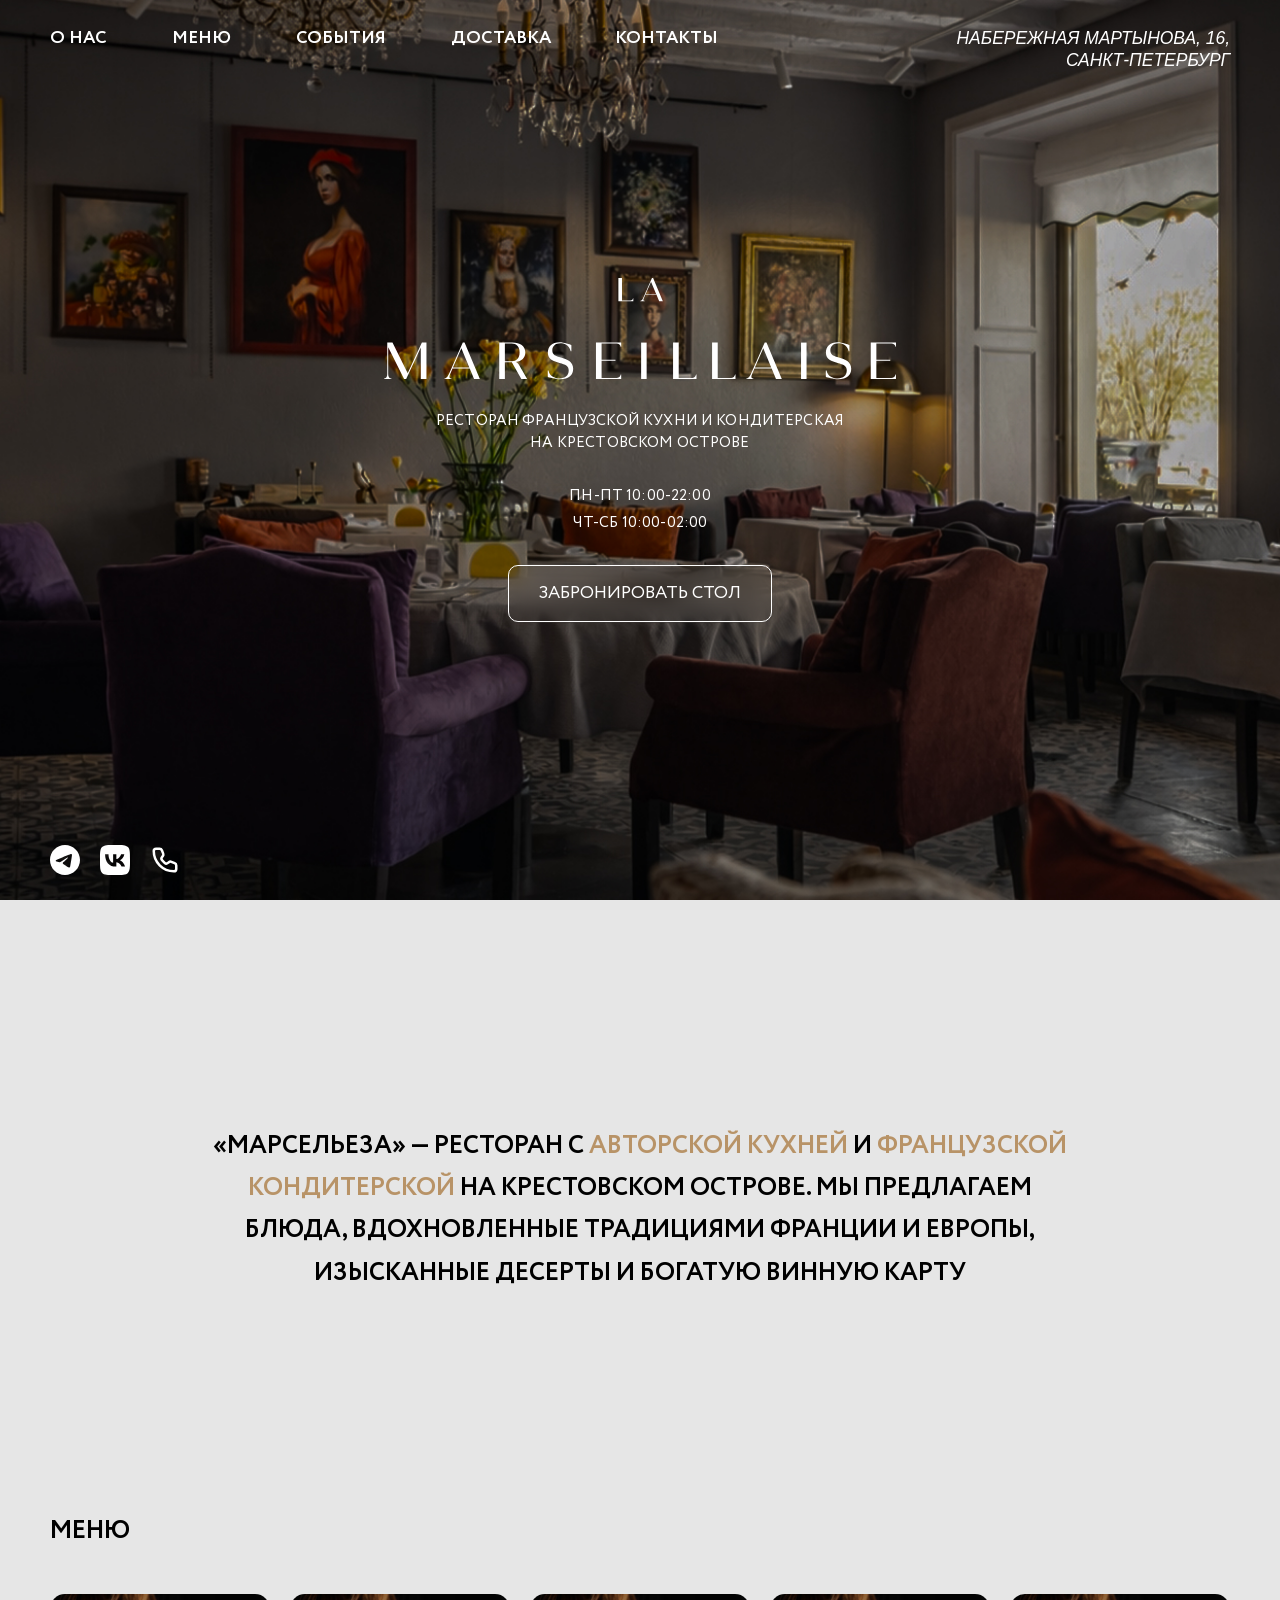
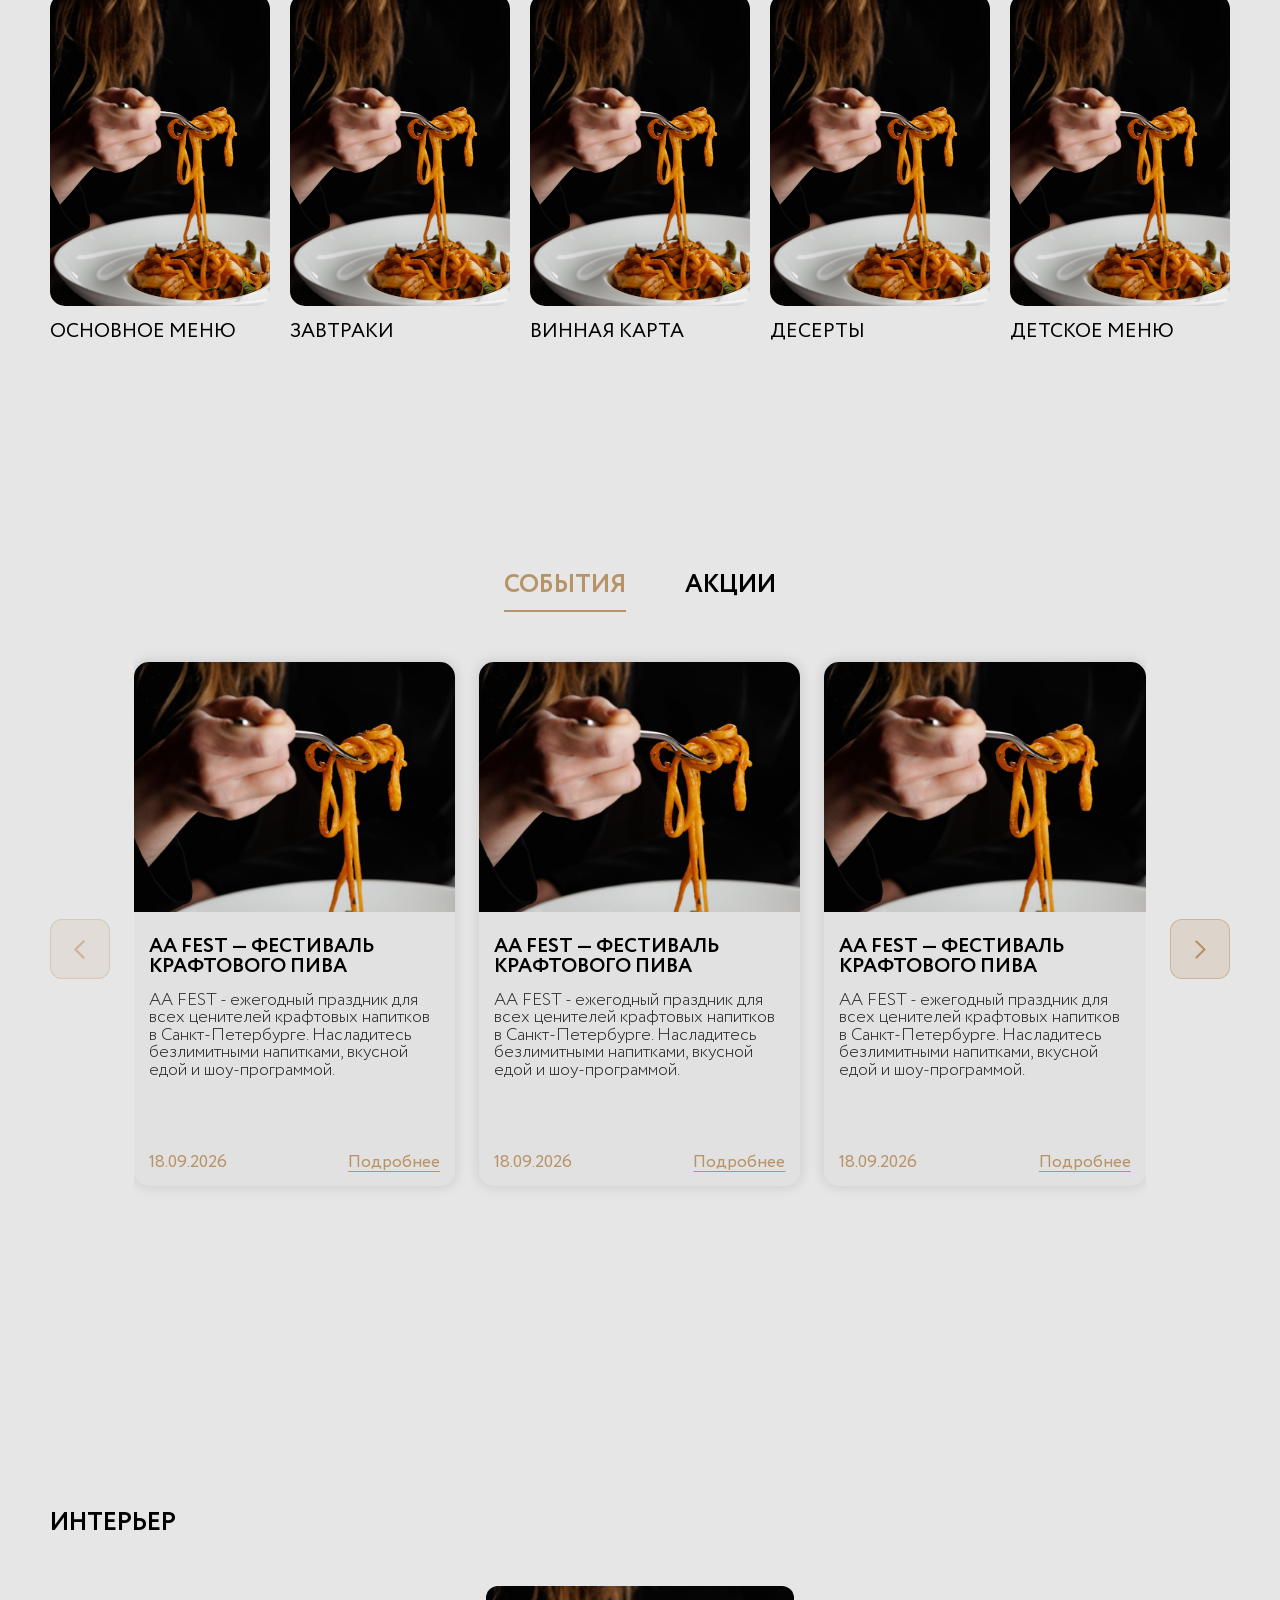
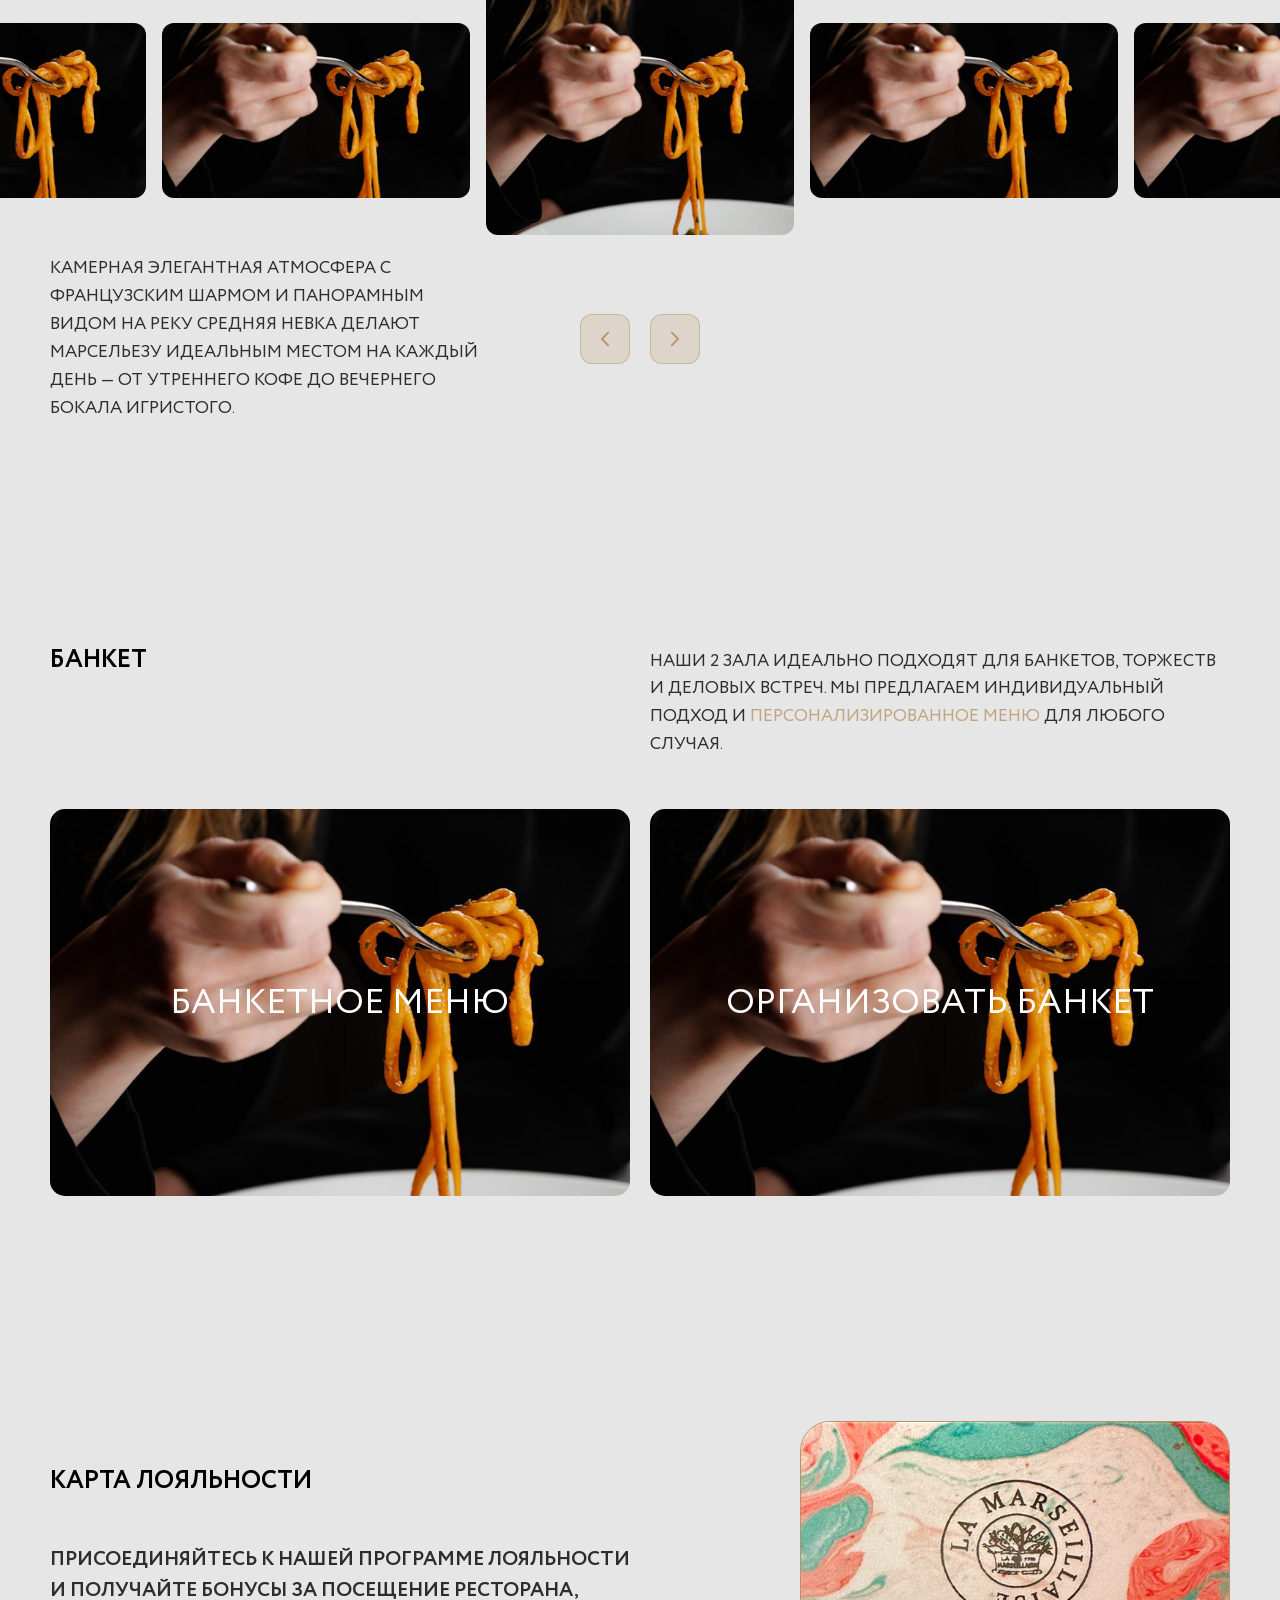
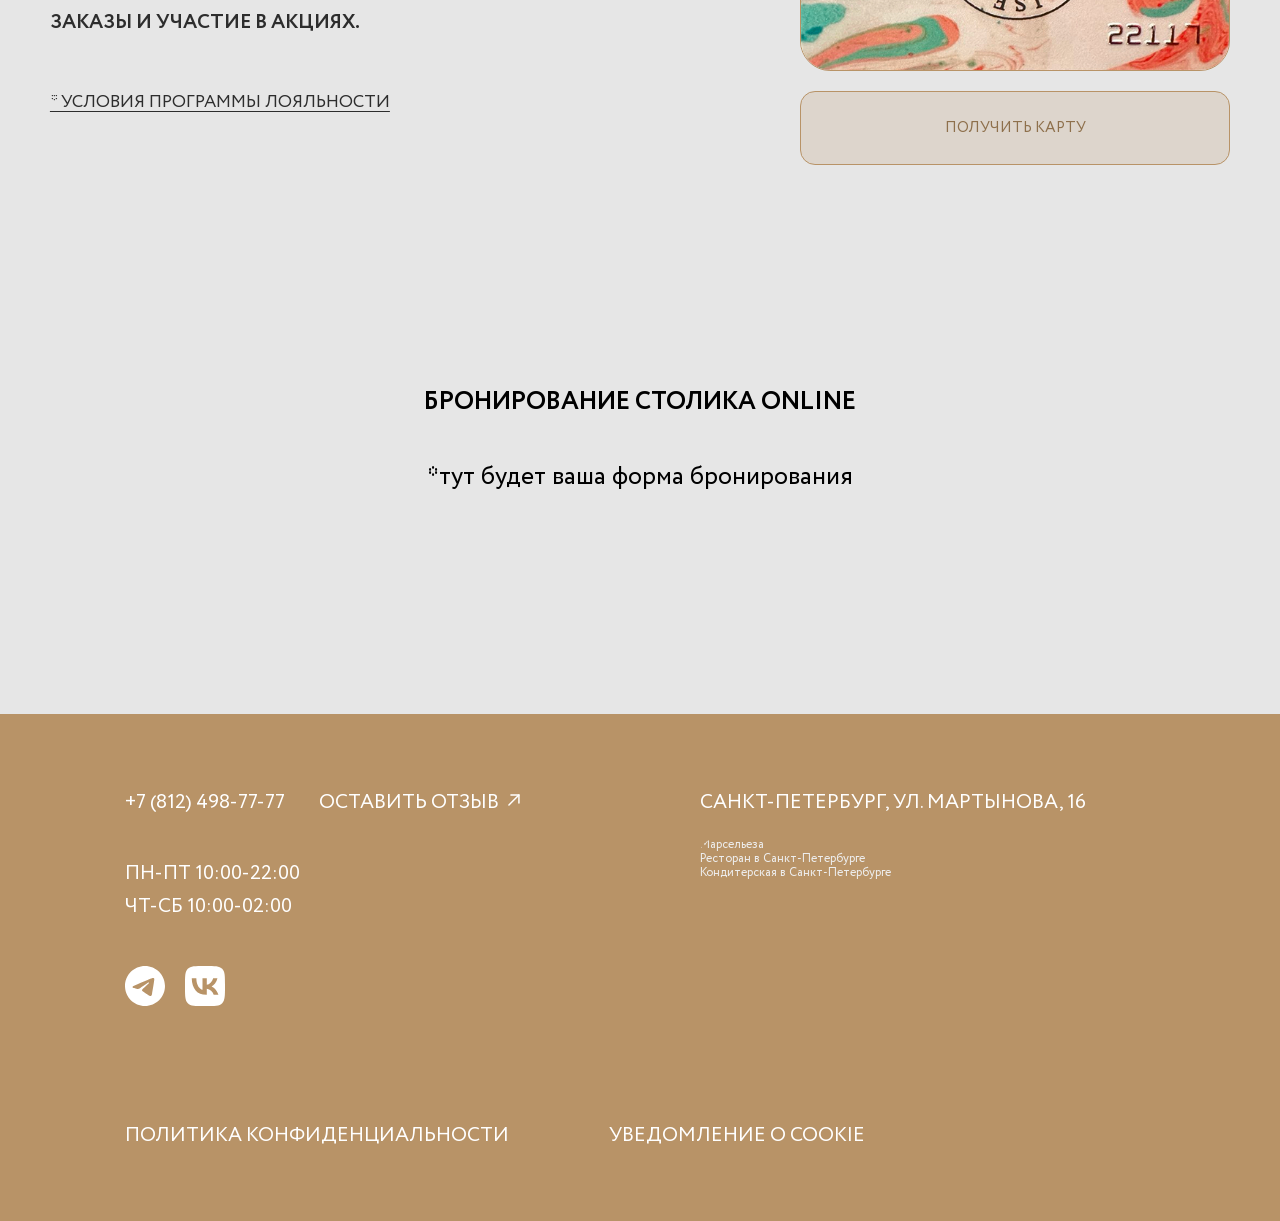
==== commit 865468ad: "fix: font + work time" ====
--- a/index.html
+++ b/index.html
@@ -41,10 +41,10 @@
             </div>
             <p class="screen__subtitle">Ресторан французской кухни и кондитерская на Крестовском острове</p>
             <div class="screen__time-block">
-                <div class="screen__time">пн-пт 9:00-22:00</div>
-                <div class="screen__time">чт-сб 10:00-22:00</div>
-            </div>
-            <a class="screen__btn">Забронировать стол</a>
+                <div class="screen__time">пн-пт 10:00-22:00</div>
+                <div class="screen__time">чт-сб 10:00-02:00</div>
+            </div>
+            <a href="#book" class="screen__btn">Забронировать стол</a>
         </div>
         <div class="screen__down-block">
             <div class="screen__socials">
@@ -409,8 +409,8 @@
                 <div class="footer__phone">
                     <a href="tel:+78124987777">+7 (812) 498-77-77</a>
                 </div>
-                <p class="footer__time">пн-пт 9:00-22:00</p>
-                <p class="footer__time last">чт-сб 10:00-2:00</p>
+                <p class="footer__time">пн-пт 10:00-22:00</p>
+                <p class="footer__time last">чт-сб 10:00-02:00</p>
                 <div class="footer__social">
                     <div>
                         <img src="./assets/images/tg.svg" alt="Телеграм">
--- a/style.css
+++ b/style.css
@@ -23,6 +23,15 @@
     src: url('./assets/fonts/circe.eot?#iefix') format('embedded-opentype'), /* IE < 9 */ url('./assets/fonts/circe.woff2') format('woff2'), /* Super Modern Browsers */ url('./assets/fonts/circe.woff') format('woff');
     font-weight: normal;
     font-style: normal;
+    font-display: swap;
+}
+
+@font-face {
+    font-family: 'Geologica';
+    src: url('./assets/fonts/geologica-italic.eot'); /* IE 9 Compatibility Mode */
+    src: url('./assets/fonts/geologica-italic.eot?#iefix') format('embedded-opentype'), /* IE < 9 */ url('./assets/fonts/geologica-italic.woff2') format('woff2'), /* Super Modern Browsers */ url('./assets/fonts/geologica-italic.woff') format('woff');
+    font-weight: normal;
+    font-style: italic;
     font-display: swap;
 }
 
@@ -411,8 +420,14 @@
     color: #fff;
     font-size: 1rem;
     text-transform: uppercase;
+    font-weight: 700;
+    transition: color 0.2s;
+}
+
+.header__contact-link {
     font-weight: 400;
-    transition: color 0.2s;
+    font-family: 'Geologica', sans-serif;
+    font-style: italic;
 }
 
 @media (max-width: 1800px) {
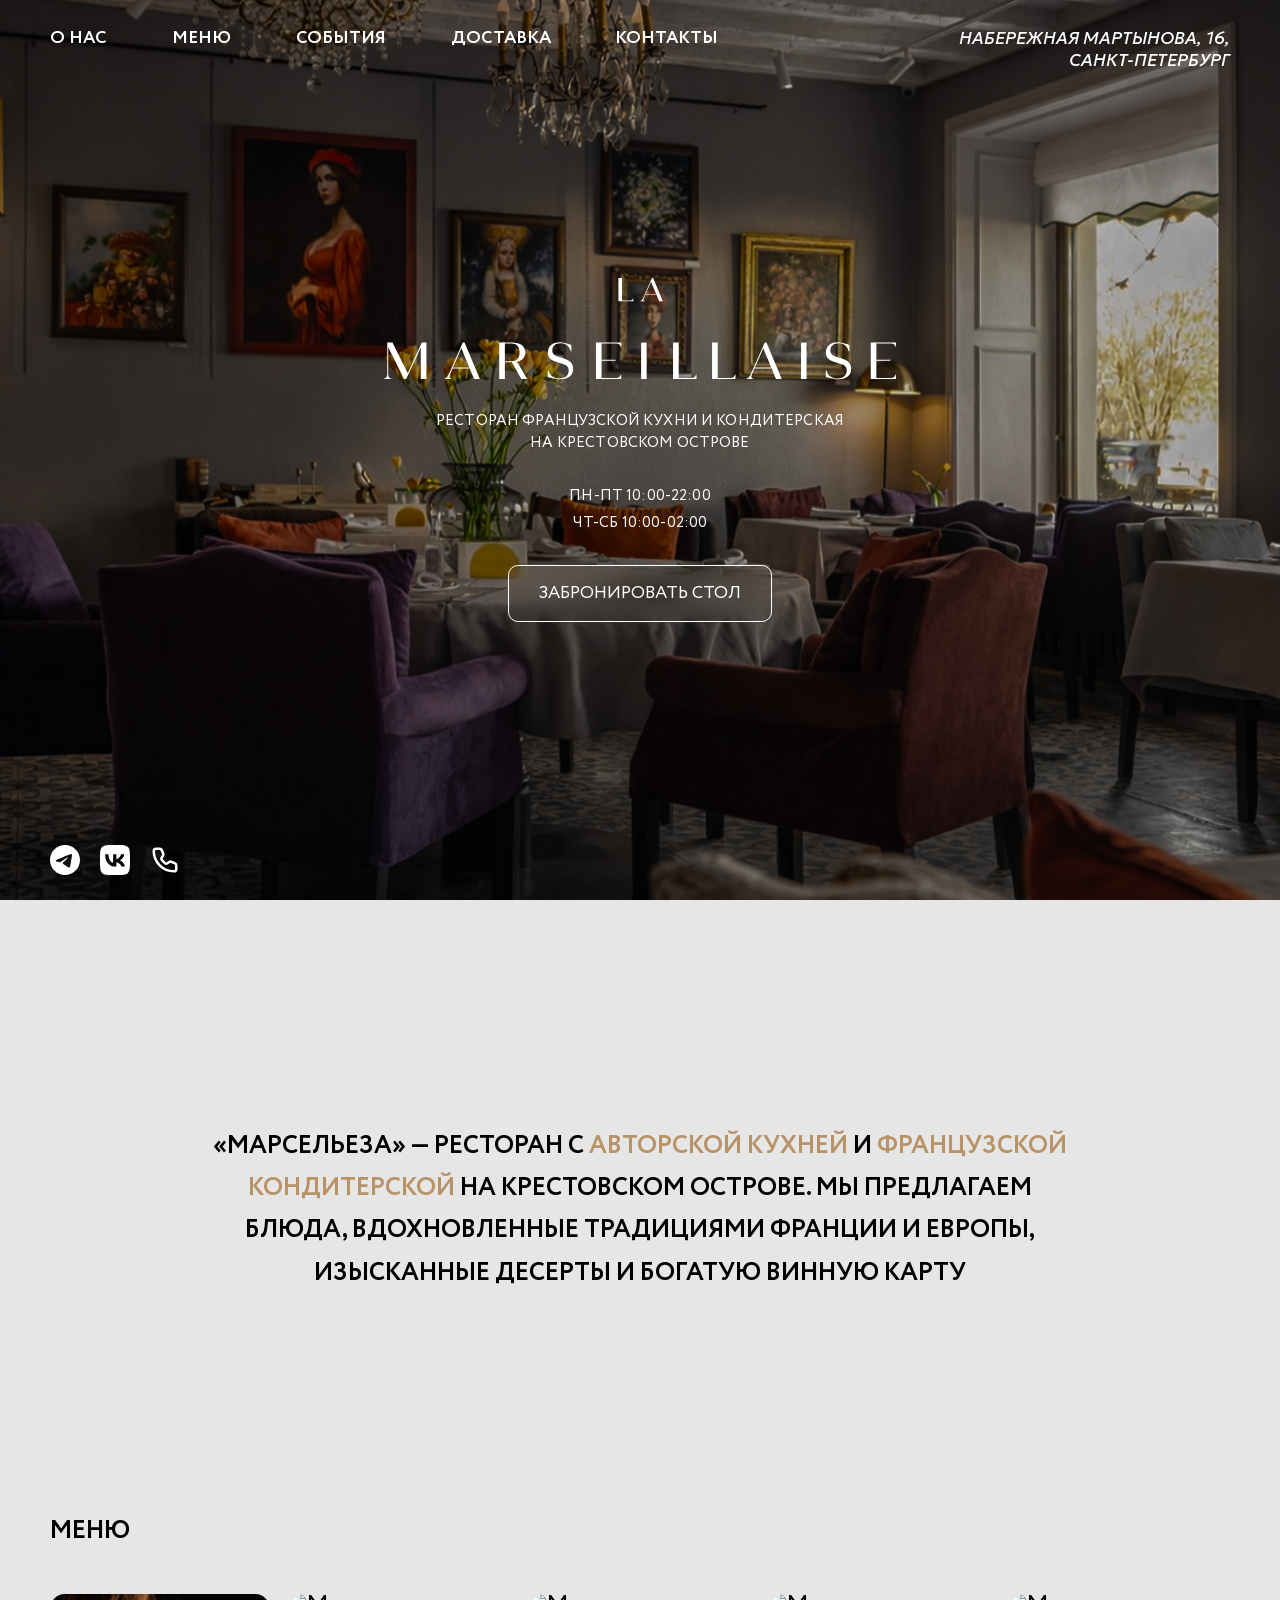
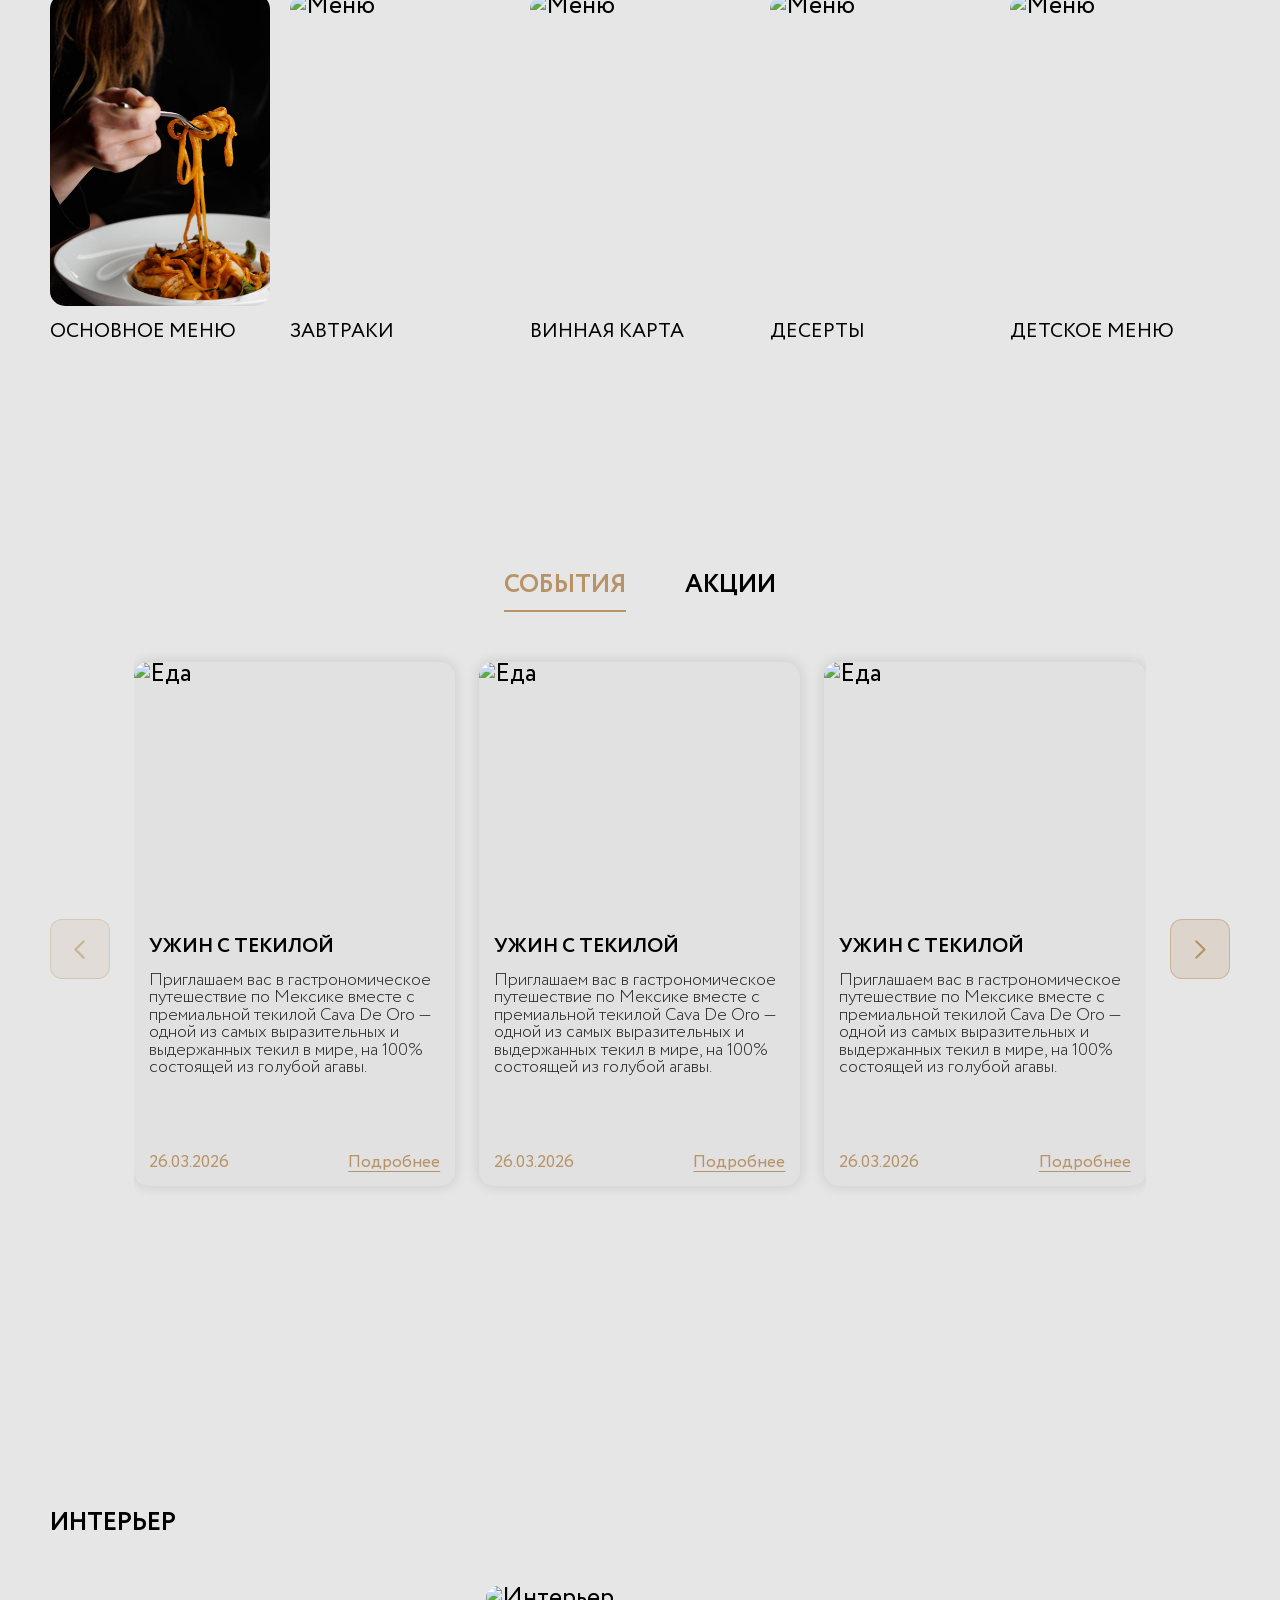
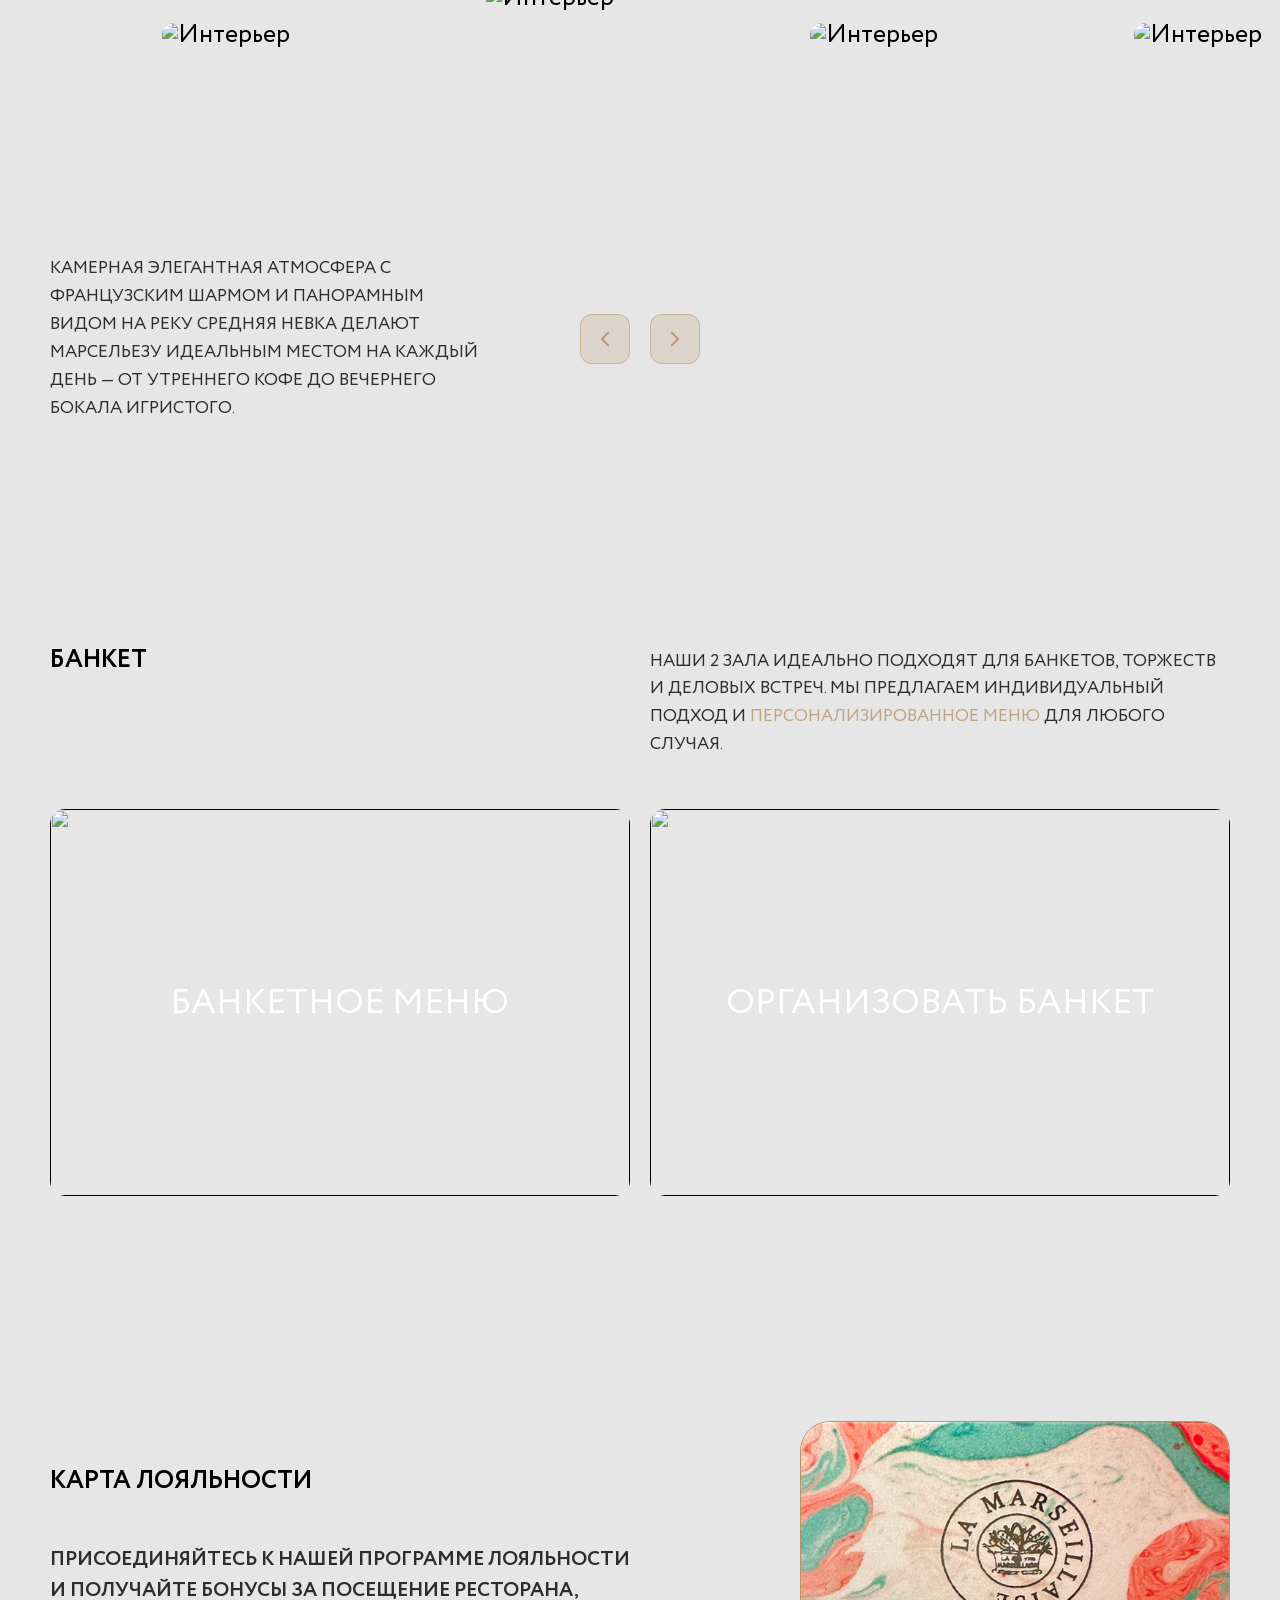
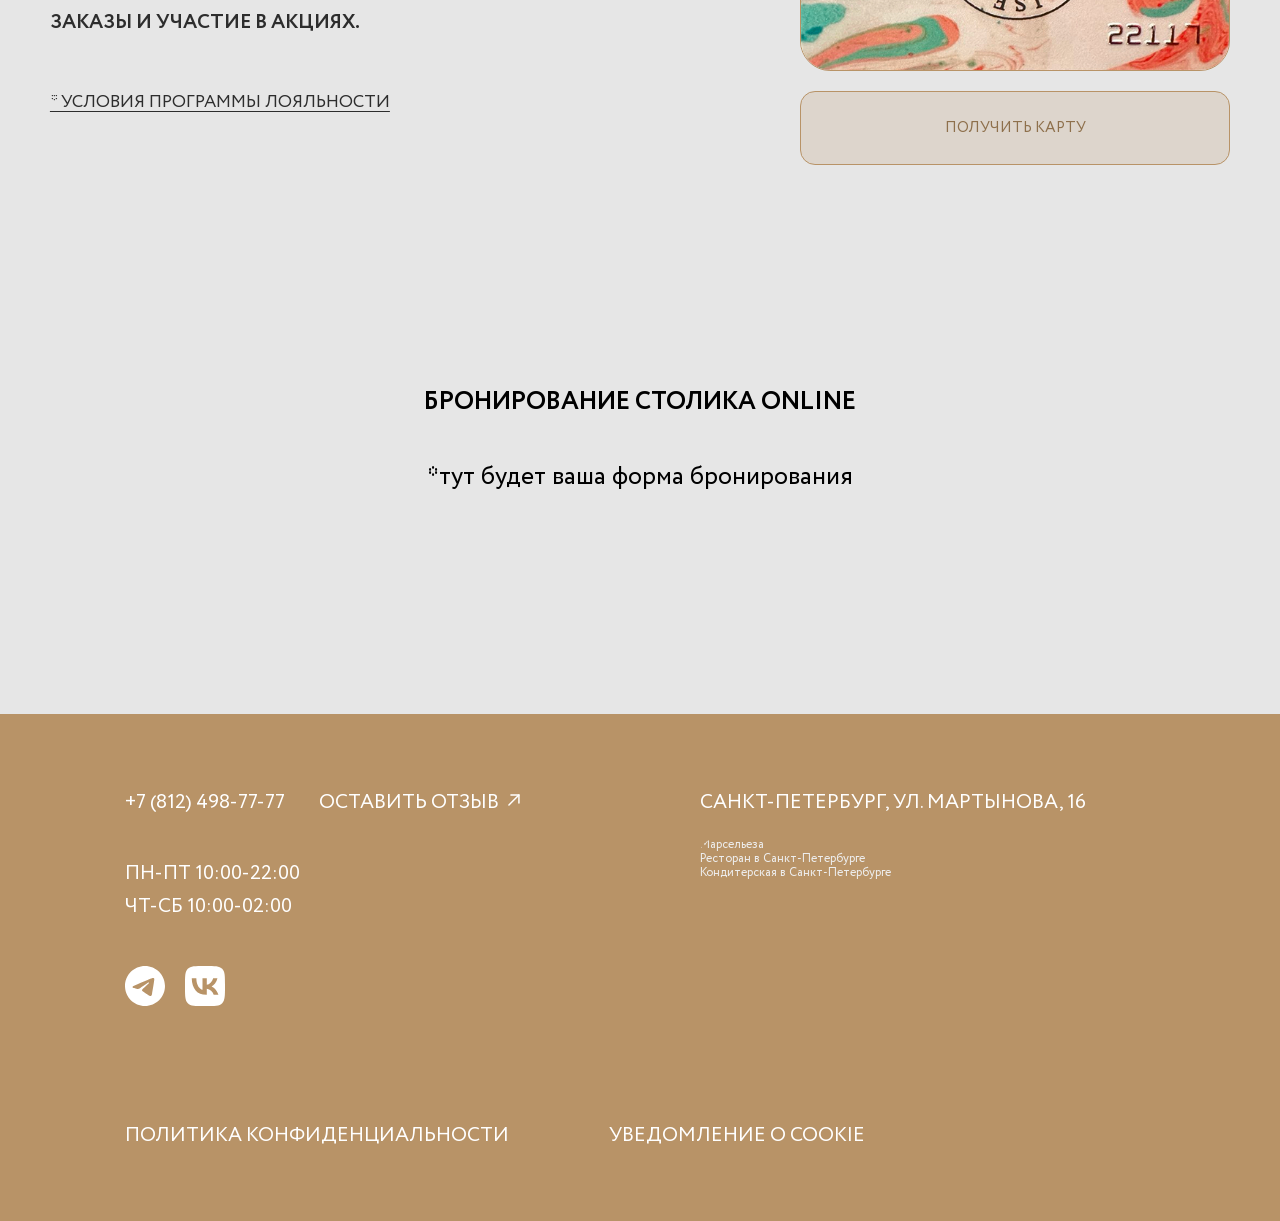
==== commit 93f9b1dc: "feature: new images" ====
--- a/index.html
+++ b/index.html
@@ -87,25 +87,25 @@
             </li>
             <li class="menu__item">
                 <a class="menu__item-img" href="">
-                    <img src="./assets/images/menu.jpg" alt="Меню">
+                    <img src="./assets/images/menu2.jpg" alt="Меню">
                 </a>
                 <a href="" class="menu__item-name">завтраки</a>
             </li>
             <li class="menu__item">
                 <a class="menu__item-img" href="">
-                    <img src="./assets/images/menu.jpg" alt="Меню">
+                    <img src="./assets/images/menu3.jpg" alt="Меню">
                 </a>
                 <a href="" class="menu__item-name">винная карта</a>
             </li>
             <li class="menu__item">
                 <a class="menu__item-img" href="">
-                    <img src="./assets/images/menu.jpg" alt="Меню">
+                    <img src="./assets/images/menu4.jpg" alt="Меню">
                 </a>
                 <a href="" class="menu__item-name">десерты</a>
             </li>
             <li class="menu__item last">
                 <a class="menu__item-img" href="">
-                    <img src="./assets/images/menu.jpg" alt="Меню">
+                    <img src="./assets/images/menu5.jpg" alt="Меню">
                 </a>
                 <a href="" class="menu__item-name">детское меню</a>
             </li>
@@ -122,85 +122,107 @@
                     <div class="swiper-slide">
                         <div class="events__slide-holder">
                             <div class="events__img">
-                                <img src="./assets/images/menu.jpg" alt="Еда"/>
-                            </div>
-                            <div class="events__content">
-                                <h4 class="events__name">AA Fest — фестиваль крафтового пива</h4>
-                                <p class="events__description">AA FEST - ежегодный праздник для всех ценителей крафтовых
-                                    напитков в Санкт-Петербурге. Насладитесь безлимитными напитками, вкусной едой и
-                                    шоу-программой.</p>
-                                <div class="events__footer">
-                                    <span class="events__date">18.09.2026</span>
-                                    <a href="" class="events__link">Подробнее</a>
-                                </div>
-                            </div>
-                        </div>
-                    </div>
-                    <div class="swiper-slide">
-                        <div class="events__slide-holder">
-                            <div class="events__img">
-                                <img src="./assets/images/menu.jpg" alt="Еда"/>
-                            </div>
-                            <div class="events__content">
-                                <h4 class="events__name">AA Fest — фестиваль крафтового пива</h4>
-                                <p class="events__description">AA FEST - ежегодный праздник для всех ценителей крафтовых
-                                    напитков в Санкт-Петербурге. Насладитесь безлимитными напитками, вкусной едой и
-                                    шоу-программой.</p>
-                                <div class="events__footer">
-                                    <span class="events__date">18.09.2026</span>
-                                    <a href="" class="events__link">Подробнее</a>
-                                </div>
-                            </div>
-                        </div>
-                    </div>
-                    <div class="swiper-slide">
-                        <div class="events__slide-holder">
-                            <div class="events__img">
-                                <img src="./assets/images/menu.jpg" alt="Еда"/>
-                            </div>
-                            <div class="events__content">
-                                <h4 class="events__name">AA Fest — фестиваль крафтового пива</h4>
-                                <p class="events__description">AA FEST - ежегодный праздник для всех ценителей крафтовых
-                                    напитков в Санкт-Петербурге. Насладитесь безлимитными напитками, вкусной едой и
-                                    шоу-программой.</p>
-                                <div class="events__footer">
-                                    <span class="events__date">18.09.2026</span>
-                                    <a href="" class="events__link">Подробнее</a>
-                                </div>
-                            </div>
-                        </div>
-                    </div>
-                    <div class="swiper-slide">
-                        <div class="events__slide-holder">
-                            <div class="events__img">
-                                <img src="./assets/images/menu.jpg" alt="Еда"/>
-                            </div>
-                            <div class="events__content">
-                                <h4 class="events__name">AA Fest — фестиваль крафтового пива</h4>
-                                <p class="events__description">AA FEST - ежегодный праздник для всех ценителей крафтовых
-                                    напитков в Санкт-Петербурге. Насладитесь безлимитными напитками, вкусной едой и
-                                    шоу-программой.</p>
-                                <div class="events__footer">
-                                    <span class="events__date">18.09.2026</span>
-                                    <a href="" class="events__link">Подробнее</a>
-                                </div>
-                            </div>
-                        </div>
-                    </div>
-                    <div class="swiper-slide">
-                        <div class="events__slide-holder">
-                            <div class="events__img">
-                                <img src="./assets/images/menu.jpg" alt="Еда"/>
-                            </div>
-                            <div class="events__content">
-                                <h4 class="events__name">AA Fest — фестиваль крафтового пива</h4>
-                                <p class="events__description">AA FEST - ежегодный праздник для всех ценителей крафтовых
-                                    напитков в Санкт-Петербурге. Насладитесь безлимитными напитками, вкусной едой и
-                                    шоу-программой. sdlkfjlsd sdlfkjsldf sdflkjsd fl sdjf sdlfkjsdl sdlkfj ksjdhfksd
-                                    sldfkjhlsdf lskjf sdlkjsdlfk lskjdf s</p>
-                                <div class="events__footer">
-                                    <span class="events__date">18.09.2026</span>
-                                    <a href="" class="events__link">Подробнее</a>
+                                <img src="./assets/images/event.jpg" alt="Еда"/>
+                            </div>
+                            <div class="events__content">
+                                <h4 class="events__name">Ужин с текилой</h4>
+                                <p class="events__description">Приглашаем вас в гастрономическое путешествие по Мексике
+                                    вместе с премиальной текилой Cava De Oro — одной из самых выразительных и
+                                    выдержанных текил в мире, на 100% состоящей из голубой агавы.</p>
+                                <div class="events__footer">
+                                    <span class="events__date">26.03.2026</span>
+                                    <a href="https://vanyadr.github.io/la-marsellaise/event.html" target="_blank"
+                                       class="events__link">Подробнее</a>
+                                </div>
+                            </div>
+                        </div>
+                    </div>
+                    <div class="swiper-slide">
+                        <div class="events__slide-holder">
+                            <div class="events__img">
+                                <img src="./assets/images/event.jpg" alt="Еда"/>
+                            </div>
+                            <div class="events__content">
+                                <h4 class="events__name">Ужин с текилой</h4>
+                                <p class="events__description">Приглашаем вас в гастрономическое путешествие по Мексике
+                                    вместе с премиальной текилой Cava De Oro — одной из самых выразительных и
+                                    выдержанных текил в мире, на 100% состоящей из голубой агавы.</p>
+                                <div class="events__footer">
+                                    <span class="events__date">26.03.2026</span>
+                                    <a href="https://vanyadr.github.io/la-marsellaise/event.html" target="_blank"
+                                       class="events__link">Подробнее</a>
+                                </div>
+                            </div>
+                        </div>
+                    </div>
+                    <div class="swiper-slide">
+                        <div class="events__slide-holder">
+                            <div class="events__img">
+                                <img src="./assets/images/event.jpg" alt="Еда"/>
+                            </div>
+                            <div class="events__content">
+                                <h4 class="events__name">Ужин с текилой</h4>
+                                <p class="events__description">Приглашаем вас в гастрономическое путешествие по Мексике
+                                    вместе с премиальной текилой Cava De Oro — одной из самых выразительных и
+                                    выдержанных текил в мире, на 100% состоящей из голубой агавы.</p>
+                                <div class="events__footer">
+                                    <span class="events__date">26.03.2026</span>
+                                    <a href="https://vanyadr.github.io/la-marsellaise/event.html" target="_blank"
+                                       class="events__link">Подробнее</a>
+                                </div>
+                            </div>
+                        </div>
+                    </div>
+                    <div class="swiper-slide">
+                        <div class="events__slide-holder">
+                            <div class="events__img">
+                                <img src="./assets/images/event.jpg" alt="Еда"/>
+                            </div>
+                            <div class="events__content">
+                                <h4 class="events__name">Ужин с текилой</h4>
+                                <p class="events__description">Приглашаем вас в гастрономическое путешествие по Мексике
+                                    вместе с премиальной текилой Cava De Oro — одной из самых выразительных и
+                                    выдержанных текил в мире, на 100% состоящей из голубой агавы.</p>
+                                <div class="events__footer">
+                                    <span class="events__date">26.03.2026</span>
+                                    <a href="https://vanyadr.github.io/la-marsellaise/event.html" target="_blank"
+                                       class="events__link">Подробнее</a>
+                                </div>
+                            </div>
+                        </div>
+                    </div>
+                    <div class="swiper-slide">
+                        <div class="events__slide-holder">
+                            <div class="events__img">
+                                <img src="./assets/images/event.jpg" alt="Еда"/>
+                            </div>
+                            <div class="events__content">
+                                <h4 class="events__name">Ужин с текилой</h4>
+                                <p class="events__description">Приглашаем вас в гастрономическое путешествие по Мексике
+                                    вместе с премиальной текилой Cava De Oro — одной из самых выразительных и
+                                    выдержанных текил в мире, на 100% состоящей из голубой агавы.</p>
+                                <div class="events__footer">
+                                    <span class="events__date">26.03.2026</span>
+                                    <a href="https://vanyadr.github.io/la-marsellaise/event.html" target="_blank"
+                                       class="events__link">Подробнее</a>
+                                </div>
+                            </div>
+                        </div>
+                    </div>
+                    <div class="swiper-slide">
+                        <div class="events__slide-holder">
+                            <div class="events__img">
+                                <img src="./assets/images/event.jpg" alt="Еда"/>
+                            </div>
+                            <div class="events__content">
+                                <h4 class="events__name">Ужин с текилой</h4>
+                                <p class="events__description">Приглашаем вас в гастрономическое путешествие по Мексике
+                                    вместе с премиальной текилой Cava De Oro — одной из самых выразительных и
+                                    выдержанных текил в мире, на 100% состоящей из голубой агавы.</p>
+                                <div class="events__footer">
+                                    <span class="events__date">26.03.2026</span>
+                                    <a href="https://vanyadr.github.io/la-marsellaise/event.html" target="_blank"
+                                       class="events__link">Подробнее</a>
                                 </div>
                             </div>
                         </div>
@@ -220,85 +242,107 @@
                     <div class="swiper-slide">
                         <div class="events__slide-holder">
                             <div class="events__img">
-                                <img src="./assets/images/menu.jpg" alt="Еда"/>
-                            </div>
-                            <div class="events__content">
-                                <h4 class="events__name">1AA Fest — фестиваль крафтового пива</h4>
-                                <p class="events__description">AA FEST - ежегодный праздник для всех ценителей крафтовых
-                                    напитков в Санкт-Петербурге. Насладитесь безлимитными напитками, вкусной едой и
-                                    шоу-программой.</p>
-                                <div class="events__footer">
-                                    <span class="events__date">18.09.2026</span>
-                                    <a href="" class="events__link">Подробнее</a>
-                                </div>
-                            </div>
-                        </div>
-                    </div>
-                    <div class="swiper-slide">
-                        <div class="events__slide-holder">
-                            <div class="events__img">
-                                <img src="./assets/images/menu.jpg" alt="Еда"/>
-                            </div>
-                            <div class="events__content">
-                                <h4 class="events__name">1AA Fest — фестиваль крафтового пива</h4>
-                                <p class="events__description">AA FEST - ежегодный праздник для всех ценителей крафтовых
-                                    напитков в Санкт-Петербурге. Насладитесь безлимитными напитками, вкусной едой и
-                                    шоу-программой.</p>
-                                <div class="events__footer">
-                                    <span class="events__date">18.09.2026</span>
-                                    <a href="" class="events__link">Подробнее</a>
-                                </div>
-                            </div>
-                        </div>
-                    </div>
-                    <div class="swiper-slide">
-                        <div class="events__slide-holder">
-                            <div class="events__img">
-                                <img src="./assets/images/menu.jpg" alt="Еда"/>
-                            </div>
-                            <div class="events__content">
-                                <h4 class="events__name">1AA Fest — фестиваль крафтового пива</h4>
-                                <p class="events__description">AA FEST - ежегодный праздник для всех ценителей крафтовых
-                                    напитков в Санкт-Петербурге. Насладитесь безлимитными напитками, вкусной едой и
-                                    шоу-программой.</p>
-                                <div class="events__footer">
-                                    <span class="events__date">18.09.2026</span>
-                                    <a href="" class="events__link">Подробнее</a>
-                                </div>
-                            </div>
-                        </div>
-                    </div>
-                    <div class="swiper-slide">
-                        <div class="events__slide-holder">
-                            <div class="events__img">
-                                <img src="./assets/images/menu.jpg" alt="Еда"/>
-                            </div>
-                            <div class="events__content">
-                                <h4 class="events__name">1AA Fest — фестиваль крафтового пива</h4>
-                                <p class="events__description">AA FEST - ежегодный праздник для всех ценителей крафтовых
-                                    напитков в Санкт-Петербурге. Насладитесь безлимитными напитками, вкусной едой и
-                                    шоу-программой.</p>
-                                <div class="events__footer">
-                                    <span class="events__date">18.09.2026</span>
-                                    <a href="" class="events__link">Подробнее</a>
-                                </div>
-                            </div>
-                        </div>
-                    </div>
-                    <div class="swiper-slide">
-                        <div class="events__slide-holder">
-                            <div class="events__img">
-                                <img src="./assets/images/menu.jpg" alt="Еда"/>
-                            </div>
-                            <div class="events__content">
-                                <h4 class="events__name">1AA Fest — фестиваль крафтового пива</h4>
-                                <p class="events__description">AA FEST - ежегодный праздник для всех ценителей крафтовых
-                                    напитков в Санкт-Петербурге. Насладитесь безлимитными напитками, вкусной едой и
-                                    шоу-программой. sdlkfjlsd sdlfkjsldf sdflkjsd fl sdjf sdlfkjsdl sdlkfj ksjdhfksd
-                                    sldfkjhlsdf lskjf sdlkjsdlfk lskjdf s</p>
-                                <div class="events__footer">
-                                    <span class="events__date">18.09.2026</span>
-                                    <a href="" class="events__link">Подробнее</a>
+                                <img src="./assets/images/menu3.jpg" alt="Еда"/>
+                            </div>
+                            <div class="events__content">
+                                <h4 class="events__name">Скидка 10% на игристое по понедельникам</h4>
+                                <p class="events__description">Приглашаем вас в гастрономическое путешествие по Мексике
+                                    вместе с премиальной текилой Cava De Oro — одной из самых выразительных и
+                                    выдержанных текил в мире, на 100% состоящей из голубой агавы.</p>
+                                <div class="events__footer">
+                                    <span class="events__date">26.03.2026</span>
+                                    <a href="https://vanyadr.github.io/la-marsellaise/event.html" target="_blank"
+                                       class="events__link">Подробнее</a>
+                                </div>
+                            </div>
+                        </div>
+                    </div>
+                    <div class="swiper-slide">
+                        <div class="events__slide-holder">
+                            <div class="events__img">
+                                <img src="./assets/images/menu3.jpg" alt="Еда"/>
+                            </div>
+                            <div class="events__content">
+                                <h4 class="events__name">Скидка 10% на игристое по понедельникам</h4>
+                                <p class="events__description">Приглашаем вас в гастрономическое путешествие по Мексике
+                                    вместе с премиальной текилой Cava De Oro — одной из самых выразительных и
+                                    выдержанных текил в мире, на 100% состоящей из голубой агавы.</p>
+                                <div class="events__footer">
+                                    <span class="events__date">26.03.2026</span>
+                                    <a href="https://vanyadr.github.io/la-marsellaise/event.html" target="_blank"
+                                       class="events__link">Подробнее</a>
+                                </div>
+                            </div>
+                        </div>
+                    </div>
+                    <div class="swiper-slide">
+                        <div class="events__slide-holder">
+                            <div class="events__img">
+                                <img src="./assets/images/menu3.jpg" alt="Еда"/>
+                            </div>
+                            <div class="events__content">
+                                <h4 class="events__name">Скидка 10% на игристое по понедельникам</h4>
+                                <p class="events__description">Приглашаем вас в гастрономическое путешествие по Мексике
+                                    вместе с премиальной текилой Cava De Oro — одной из самых выразительных и
+                                    выдержанных текил в мире, на 100% состоящей из голубой агавы.</p>
+                                <div class="events__footer">
+                                    <span class="events__date">26.03.2026</span>
+                                    <a href="https://vanyadr.github.io/la-marsellaise/event.html" target="_blank"
+                                       class="events__link">Подробнее</a>
+                                </div>
+                            </div>
+                        </div>
+                    </div>
+                    <div class="swiper-slide">
+                        <div class="events__slide-holder">
+                            <div class="events__img">
+                                <img src="./assets/images/menu3.jpg" alt="Еда"/>
+                            </div>
+                            <div class="events__content">
+                                <h4 class="events__name">Скидка 10% на игристое по понедельникам</h4>
+                                <p class="events__description">Приглашаем вас в гастрономическое путешествие по Мексике
+                                    вместе с премиальной текилой Cava De Oro — одной из самых выразительных и
+                                    выдержанных текил в мире, на 100% состоящей из голубой агавы.</p>
+                                <div class="events__footer">
+                                    <span class="events__date">26.03.2026</span>
+                                    <a href="https://vanyadr.github.io/la-marsellaise/event.html" target="_blank"
+                                       class="events__link">Подробнее</a>
+                                </div>
+                            </div>
+                        </div>
+                    </div>
+                    <div class="swiper-slide">
+                        <div class="events__slide-holder">
+                            <div class="events__img">
+                                <img src="./assets/images/menu3.jpg" alt="Еда"/>
+                            </div>
+                            <div class="events__content">
+                                <h4 class="events__name">Скидка 10% на игристое по понедельникам</h4>
+                                <p class="events__description">Приглашаем вас в гастрономическое путешествие по Мексике
+                                    вместе с премиальной текилой Cava De Oro — одной из самых выразительных и
+                                    выдержанных текил в мире, на 100% состоящей из голубой агавы.</p>
+                                <div class="events__footer">
+                                    <span class="events__date">26.03.2026</span>
+                                    <a href="https://vanyadr.github.io/la-marsellaise/event.html" target="_blank"
+                                       class="events__link">Подробнее</a>
+                                </div>
+                            </div>
+                        </div>
+                    </div>
+                    <div class="swiper-slide">
+                        <div class="events__slide-holder">
+                            <div class="events__img">
+                                <img src="./assets/images/menu3.jpg" alt="Еда"/>
+                            </div>
+                            <div class="events__content">
+                                <h4 class="events__name">Скидка 10% на игристое по понедельникам</h4>
+                                <p class="events__description">Приглашаем вас в гастрономическое путешествие по Мексике
+                                    вместе с премиальной текилой Cava De Oro — одной из самых выразительных и
+                                    выдержанных текил в мире, на 100% состоящей из голубой агавы.</p>
+                                <div class="events__footer">
+                                    <span class="events__date">26.03.2026</span>
+                                    <a href="https://vanyadr.github.io/la-marsellaise/event.html" target="_blank"
+                                       class="events__link">Подробнее</a>
                                 </div>
                             </div>
                         </div>
@@ -318,43 +362,40 @@
         <div class="swiper-interrior">
             <div class="swiper-wrapper">
                 <div class="swiper-slide">
-                    <img src="./assets/images/menu.jpg" alt="Интерьер"/>
-                </div>
-                <div class="swiper-slide">
-                    <img src="./assets/images/menu.jpg" alt="Интерьер"/>
-                </div>
-                <div class="swiper-slide">
-                    <img src="./assets/images/menu.jpg" alt="Интерьер"/>
-                </div>
-                <div class="swiper-slide">
-                    <img src="./assets/images/menu.jpg" alt="Интерьер"/>
-                </div>
-                <div class="swiper-slide">
-                    <img src="./assets/images/menu.jpg" alt="Интерьер"/>
-                </div>
-                <div class="swiper-slide">
-                    <img src="./assets/images/menu.jpg" alt="Интерьер"/>
-                </div>
-                <div class="swiper-slide">
-                    <img src="./assets/images/menu.jpg" alt="Интерьер"/>
-                </div>
-                <div class="swiper-slide">
-                    <img src="./assets/images/menu.jpg" alt="Интерьер"/>
-                </div>
-                <div class="swiper-slide">
-                    <img src="./assets/images/menu.jpg" alt="Интерьер"/>
-                </div>
-                <div class="swiper-slide">
-                    <img src="./assets/images/menu.jpg" alt="Интерьер"/>
-                </div>
-                <div class="swiper-slide">
-                    <img src="./assets/images/menu.jpg" alt="Интерьер"/>
-                </div>
-                <div class="swiper-slide">
-                    <img src="./assets/images/menu.jpg" alt="Интерьер"/>
-                </div>
-                <div class="swiper-slide">
-                    <img src="./assets/images/menu.jpg" alt="Интерьер"/>
+                    <img src="./assets/images/int1.jpg" alt="Интерьер"/>
+                </div>
+                <div class="swiper-slide">
+                    <img src="./assets/images/int2.jpg" alt="Интерьер"/>
+                </div>
+                <div class="swiper-slide">
+                    <img src="./assets/images/int3.jpg" alt="Интерьер"/>
+                </div>
+                <div class="swiper-slide">
+                    <img src="./assets/images/int5.jpg" alt="Интерьер"/>
+                </div>
+                <div class="swiper-slide">
+                    <img src="./assets/images/int1.jpg" alt="Интерьер"/>
+                </div>
+                <div class="swiper-slide">
+                    <img src="./assets/images/int2.jpg" alt="Интерьер"/>
+                </div>
+                <div class="swiper-slide">
+                    <img src="./assets/images/int3.jpg" alt="Интерьер"/>
+                </div>
+                <div class="swiper-slide">
+                    <img src="./assets/images/int5.jpg" alt="Интерьер"/>
+                </div>
+                <div class="swiper-slide">
+                    <img src="./assets/images/int1.jpg" alt="Интерьер"/>
+                </div>
+                <div class="swiper-slide">
+                    <img src="./assets/images/int2.jpg" alt="Интерьер"/>
+                </div>
+                <div class="swiper-slide">
+                    <img src="./assets/images/int3.jpg" alt="Интерьер"/>
+                </div>
+                <div class="swiper-slide">
+                    <img src="./assets/images/int5.jpg" alt="Интерьер"/>
                 </div>
             </div>
         </div>
@@ -375,11 +416,11 @@
         <p class="banket__text">наши 2 зала идеально подходят для банкетов, торжеств и деловых встреч. Мы предлагаем
             индивидуальный подход и <span class="gold">персонализированное меню</span> для любого случая.</p>
         <a href="" class="banket__link left">
-            <img src="./assets/images/menu.jpg" alt="">
+            <img src="./assets/images/bank1.jpg" alt="">
             <span class="banket__link-text">БАНКЕТНОЕ МЕНЮ</span>
         </a>
         <a href="" class="banket__link right">
-            <img src="./assets/images/menu.jpg" alt="">
+            <img src="./assets/images/bank2.png" alt="">
             <span class="banket__link-text">ОРГАНИЗОВАТЬ БАНКЕТ</span>
         </a>
     </section>
--- a/style.css
+++ b/style.css
@@ -1617,4 +1617,209 @@
     .footer__sub {
         flex-direction: column;
     }
+}
+
+/* Страница события */
+.singleEvent {
+    padding-top: 6rem;
+}
+
+.EventGrid {
+    display: grid;
+    grid-template-columns: repeat(12, 1fr);
+    gap: 1rem;
+    row-gap: 3rem;
+    position: relative;
+}
+
+.singleEvent__img {
+    grid-column: 2 / 6;
+    border: 1px solid rgba(203, 203, 204, 1);
+    aspect-ratio: 1/1;
+    border-radius: 0.6rem;
+    overflow: hidden;
+}
+
+.singleEvent__img img {
+    object-fit: cover;
+}
+
+.singleEvent__content {
+    grid-column: 7 / 12;
+}
+
+.singleEvent__subtitle {
+    font-size: .8rem;
+    line-height: 170%;
+    letter-spacing: -0.01em;
+    text-transform: uppercase;
+    opacity: 0.6;
+    margin-bottom: 0.6rem;
+}
+
+.singleEvent__title {
+    font-weight: 600;
+    font-size: 1.4rem;
+    line-height: 170%;
+    letter-spacing: -0.01em;
+    text-transform: uppercase;
+    margin-bottom: 0.6rem;
+}
+
+.singleEvent__info {
+    display: flex;
+    gap: 0.6rem;
+    justify-content: space-between;
+    align-items: flex-end;
+    margin-bottom: 2.4rem;
+}
+
+.singleEvent__list {
+    display: flex;
+    flex-direction: column;
+    gap: 0.6rem;
+}
+
+.singleEvent__item {
+    display: flex;
+    gap: 0.4rem;
+    align-items: center;
+}
+
+.singleEvent__icon {
+    width: 1.2rem;
+    height: 1.2rem;
+}
+
+.singleEvent__param {
+    font-size: .8rem;
+    line-height: 170%;
+    letter-spacing: -0.01em;
+    text-transform: uppercase;
+}
+
+.singleEvent__book.btn:hover {
+    background: rgba(184, 147, 103, 0.5);
+}
+
+.singleEvent__book.btn {
+    border: 1px solid rgba(184, 147, 103, 1);
+    border-radius: 0.6rem;
+    padding: 1rem 2.4rem;
+    background: rgba(184, 147, 103, 0.2);
+    font-weight: 400;
+    font-size: .7rem;
+    color: #8e704c;
+    transition: background-color .2s;
+}
+
+.singleEvent__description {
+    font-size: .8rem;
+    line-height: 130%;
+    letter-spacing: -0.01em;
+    margin-bottom: 0.6rem;
+}
+
+@media (max-width: 1800px) {
+    .singleEvent {
+        padding-top: 5rem;
+    }
+
+    .singleEvent__img {
+        grid-column: 1 / 6;
+    }
+
+    .singleEvent__content {
+        grid-column: 7 / -1;
+    }
+}
+
+@media (max-width: 1400px) {
+    .singleEvent__content {
+        grid-column: 6 / -1;
+    }
+
+    .singleEvent__subtitle {
+        font-size: .6rem;
+    }
+
+    .singleEvent__title {
+        font-size: .8rem;
+    }
+
+    .singleEvent__icon {
+        width: 1rem;
+        height: 1rem;
+    }
+
+    .singleEvent__param {
+        font-size: .6rem;
+    }
+
+    .singleEvent__description {
+        font-size: .6rem;
+    }
+
+    .singleEvent__book.btn {
+        font-size: .6rem;
+    }
+}
+
+@media (max-width: 1024px) {
+    .grid {
+        grid-template-columns: repeat(8, 1fr);
+        gap: 0.4rem;
+        row-gap: 3rem;
+    }
+
+    .singleEvent {
+        padding-top: 4rem;
+    }
+
+    .singleEvent__img {
+        grid-column: 1 / 4;
+    }
+
+    .singleEvent__content {
+        grid-column: 4 / -1;
+    }
+
+    .singleEvent__book.btn {
+        padding: 0.6rem 2.4rem;
+    }
+}
+
+@media (max-width: 768px) {
+    .grid {
+        grid-template-columns: repeat(4, 1fr);
+        gap: 0.4rem;
+        row-gap: 2rem;
+    }
+
+    .singleEvent {
+        padding-top: 3rem;
+    }
+
+    .singleEvent__img {
+        grid-column: 1 / -1;
+        aspect-ratio: 1.5/1;
+    }
+
+    .singleEvent__content {
+        grid-column: 1 / -1;
+    }
+
+    .singleEvent__book.btn:hover {
+        background: rgba(184, 147, 103, 0.2);
+    }
+
+    .singleEvent__book.btn {
+        width: 100%;
+        text-align: center;
+    }
+
+    .singleEvent__info {
+        flex-direction: column;
+        align-items: flex-start;
+    }
 }
